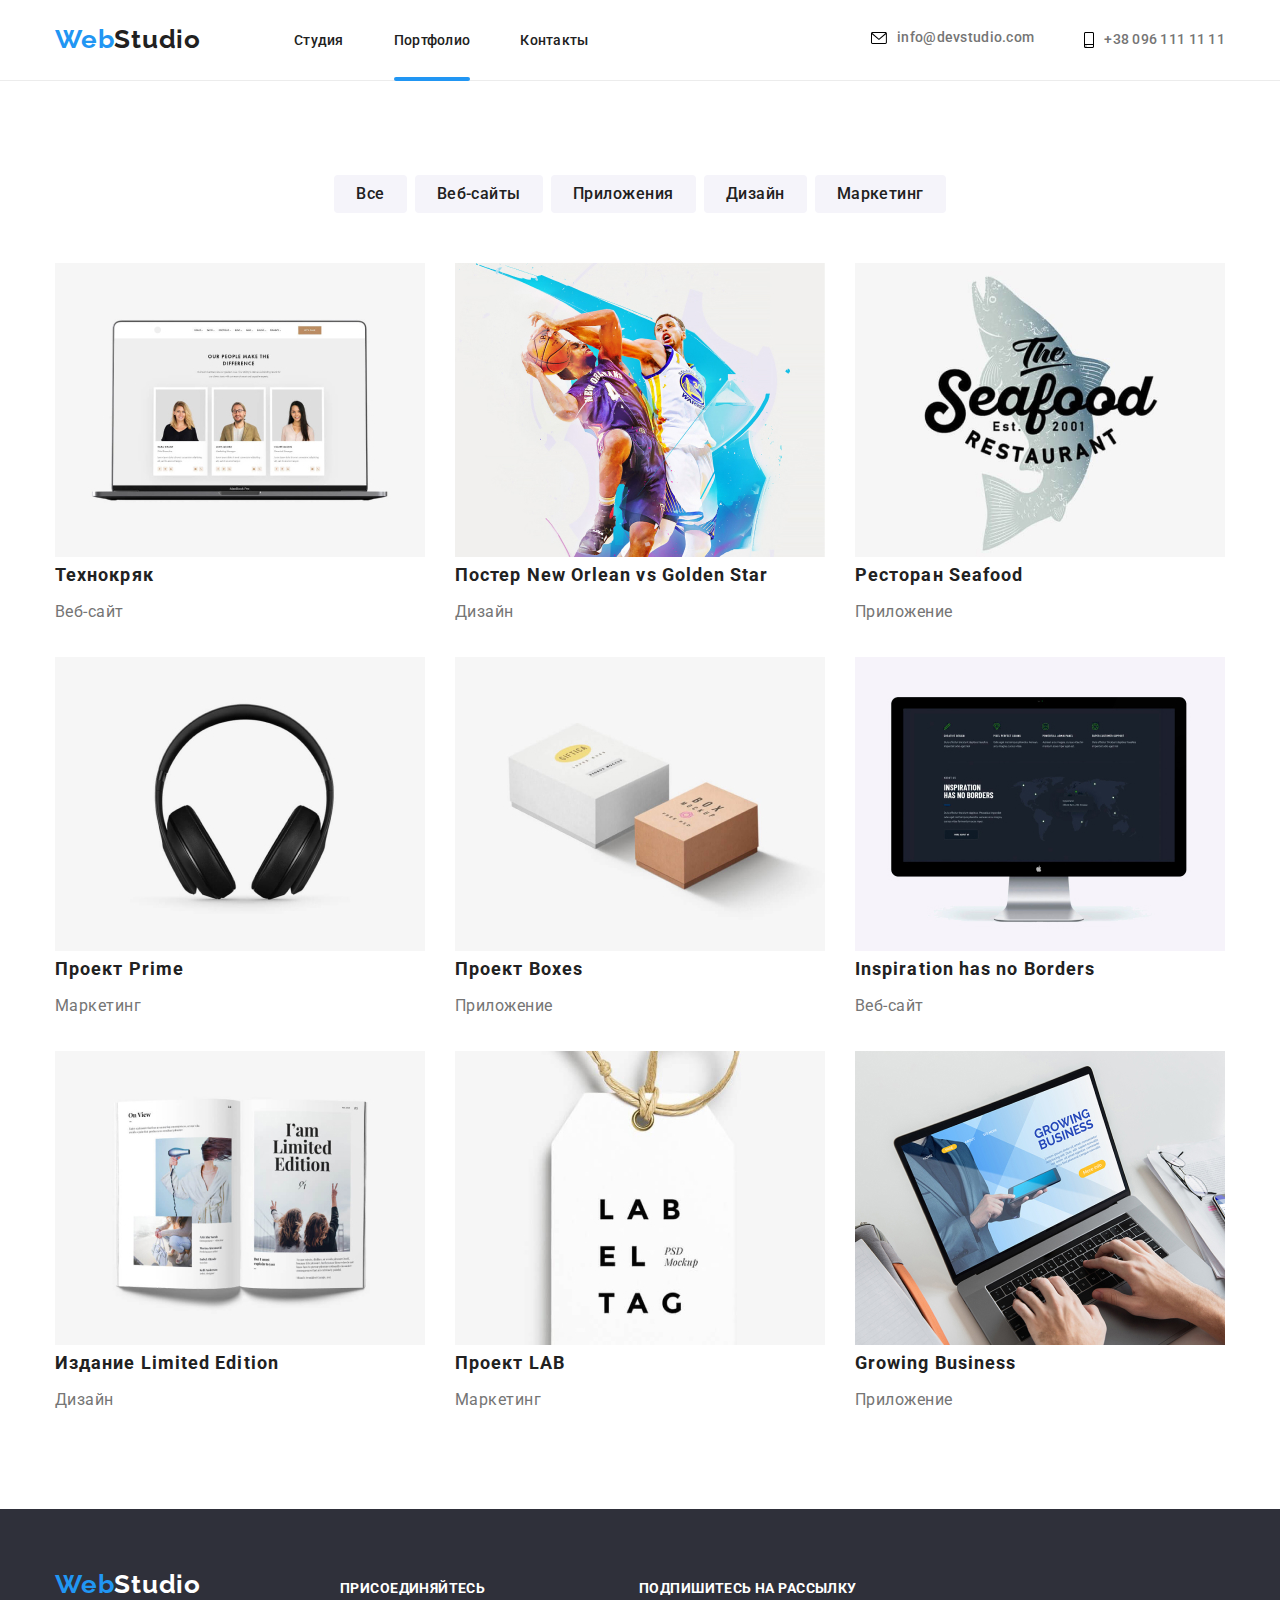
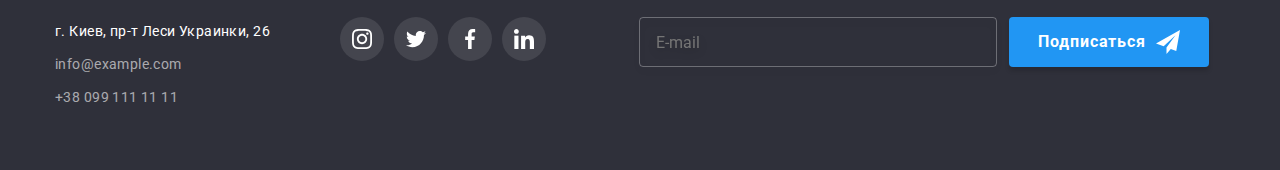
==== portfolio.html @ 2f697191 "Add files via upload" ====
<!DOCTYPE html>
<html lang="ru">

<head>
    <meta charset="UTF-8">
    <title>Портфолио</title>
    <link rel="preconnect" href="https://fonts.googleapis.com">
    <link rel="preconnect" href="https://fonts.gstatic.com" crossorigin>
    <link
        href="https://fonts.googleapis.com/css2?family=Raleway:wght@700&family=Roboto:wght@400;500;700;900&display=swap"
        rel="stylesheet">
    <link rel="stylesheet" href="https://cdnjs.cloudflare.com/ajax/libs/modern-normalize/1.1.0/modern-normalize.css"
        integrity="sha512-Y0MM+V6ymRKN2zStTqzQ227DWhhp4Mzdo6gnlRnuaNCbc+YN/ZH0sBCLTM4M0oSy9c9VKiCvd4Jk44aCLrNS5Q=="
        crossorigin="anonymous" referrerpolicy="no-referrer" />
    <!-- <link rel="stylesheet" href="./css/styles.css"> -->
    <link rel="stylesheet" href="./css/main.min.css">
  </head>

<body>
    <header class="header">
        <div class="container container-nav">
            <nav class="navigation">
                <a href="./index.html" lang="en" class="logo navigation__logo link"><span class="logo">Web</span>Studio</a>
                <ul class="navigation__list list">
                    <li class="navigation__item"><a href="./index.html" class="navigation__link link">Студия</a>
                    </li>
                    <li class="navigation__item"><a href="./portfolio.html" class="navigation__link current link">Портфолио</a></li>
                    <li class="navigation__item"><a href="" class="navigation__link link">Контакты</a></li>
                </ul>
            </nav>
            <ul class="contacts  list">
                <li class="contacts__item"><a href="maito:info@devstudio.com" class="contacts__link link"> <svg
                            class="contacts__icon-svg" width="16" height="12">
                            <use href="./images/symbol-defs.svg#icon-envelope-hover"></use>
                        </svg>info@devstudio.com</a></li>
                <li class="contacts__item"><a href="tel:+380961111111" class="contacts__link link"> <svg
                            class="contacts__icon-svg" width="10" height="16">
                            <use href="./images/symbol-defs.svg#icon-smartphone"></use>
                        </svg>+38 096 111 11 11</a>
                </li>
            </ul>
        </div>
    </header>
    <main>
        <section class="portfolio">
            <div class="container">
                <ul class="portfolio-list list">
                    <li class="portfolio-item"><button type="button" class="portfolio-btn">Все</button></li>
                    <li class="portfolio-item"><button type="button" class="portfolio-btn">Веб-сайты</button></li>
                    <li class="portfolio-item"><button type="button" class="portfolio-btn">Приложения</button></li>
                    <li class="portfolio-item"><button type="button" class="portfolio-btn">Дизайн</button></li>
                    <li class="portfolio-item"><button type="button" class="portfolio-btn">Маркетинг</button></li>
                </ul>
                <div class="projects">
                    <ul class="portfolio-projeсts list">
                        <li class="portfolio-projects-item"><a href="" class="portfolio-link link">
                                <div class="portfolio-imj-wrap"><img src="./images/img8.jpg" alt="notepade" width="370">
                                    <p class="portfolio-imj-text">Ресурс предлагает комплексные предложения с разным
                                        уровнем
                                        функционала и сервисов. Все это позволит посетителю получить
                                        исчерпывающие сведения о компании или частном лице.</p>
                                </div>
                                <div class="portfolio-projects-description">
                                    <h3 class="portfolio-title">Технокряк</h3>
                                    <p class="portfolio-text">Веб-сайт</p>
                                </div>
                            </a>
                        </li>
                        <li class="portfolio-projects-item"><a href="" class="portfolio-link link">

                                <div class="portfolio-imj-wrap"><img src="./images/img9.jpg" alt="basketball"
                                        width="370">
                                    <p class="portfolio-imj-text">Ресурс предлагает комплексные предложения с разным
                                        уровнем
                                        функционала и сервисов. Все это позволит посетителю получить
                                        исчерпывающие сведения о компании или частном лице.</p>
                                </div>

                                <div class="portfolio-projects-description">
                                    <h3 class="portfolio-title">Постер New Orlean vs Golden Star</h3>
                                    <p class="portfolio-text">Дизайн</p>
                                </div>
                            </a>
                        </li>
                        <li class="portfolio-projects-item"><a href="" class="portfolio-link link">

                                <div class="portfolio-imj-wrap"><img src="./images/img10.jpg" alt="seafood" width="370">
                                    <p class="portfolio-imj-text">Ресурс предлагает комплексные предложения с разным
                                        уровнем
                                        функционала и сервисов. Все это позволит посетителю получить
                                        исчерпывающие сведения о компании или частном лице.</p>
                                </div>
                                <div class="portfolio-projects-description">
                                    <h3 class="portfolio-title">Ресторан Seafood</h3>
                                    <p class="portfolio-text">Приложение</p>
                                </div>
                            </a>
                        </li>
                        <li class="portfolio-projects-item"><a href="" class="portfolio-link link">

                                <div class="portfolio-imj-wrap"><img src="./images/img11.jpg" alt="headphones"
                                        width="370">
                                    <p class="portfolio-imj-text">Ресурс предлагает комплексные предложения с разным
                                        уровнем
                                        функционала и сервисов. Все это позволит посетителю получить
                                        исчерпывающие сведения о компании или частном лице.</p>
                                </div>
                                <div class="portfolio-projects-description">
                                    <h3 class="portfolio-title">Проект Prime</h3>
                                    <p class="portfolio-text">Маркетинг</p>
                                </div>
                            </a>
                        </li>
                        <li class="portfolio-projects-item"><a href="" class="portfolio-link link">

                                <div class="portfolio-imj-wrap"><img src="./images/img12.jpg" alt="box" width="370">
                                    <p class="portfolio-imj-text">Ресурс предлагает комплексные предложения с разным
                                        уровнем
                                        функционала и сервисов. Все это позволит посетителю получить
                                        исчерпывающие сведения о компании или частном лице.</p>
                                </div>
                                <div class="portfolio-projects-description">
                                    <h3 class="portfolio-title">Проект Boxes</h3>
                                    <p class="portfolio-text">Приложение</p>
                                </div>
                            </a>
                        </li>
                        <li class="portfolio-projects-item"><a href="" class="portfolio-link link">

                                <div class="portfolio-imj-wrap"><img src="./images/img13.jpg" alt="monitor" width="370">
                                    <p class="portfolio-imj-text">Ресурс предлагает комплексные предложения с разным
                                        уровнем
                                        функционала и сервисов. Все это позволит посетителю получить
                                        исчерпывающие сведения о компании или частном лице.</p>
                                </div>
                                <div class="portfolio-projects-description">
                                    <h3 class="portfolio-title">Inspiration has no Borders</h3>
                                    <p class="portfolio-text">Веб-сайт</p>
                                </div>
                            </a>
                        </li>
                        <li class="portfolio-projects-item"><a href="" class="portfolio-link link">

                                <div class="portfolio-imj-wrap"><img src="./images/img14.jpg" alt="book" width="370">
                                    <p class="portfolio-imj-text">Ресурс предлагает комплексные предложения с разным
                                        уровнем
                                        функционала и сервисов. Все это позволит посетителю получить
                                        исчерпывающие сведения о компании или частном лице.</p>
                                </div>
                                <div class="portfolio-projects-description">
                                    <h3 class="portfolio-title">Издание Limited Edition</h3>
                                    <p class="portfolio-text">Дизайн</p>
                                </div>
                            </a>
                        </li>
                        <li class="portfolio-projects-item"><a href="" class="portfolio-link link">

                                <div class="portfolio-imj-wrap"><img src="./images/img15.jpg" alt="lab" width="370">
                                    <p class="portfolio-imj-text">Ресурс предлагает комплексные предложения с разным
                                        уровнем
                                        функционала и сервисов. Все это позволит посетителю получить
                                        исчерпывающие сведения о компании или частном лице.</p>
                                </div>
                                <div class="portfolio-projects-description">
                                    <h3 class="portfolio-title">Проект LAB</h3>
                                    <p class="portfolio-text">Маркетинг</p>
                                </div>
                            </a>
                        </li>
                        <li class="portfolio-projects-item"><a href="" class="portfolio-link link">

                                <div class="portfolio-imj-wrap"><img src="./images/img16.jpg" alt="working" width="370">
                                    <p class="portfolio-imj-text">Ресурс предлагает комплексные предложения с разным
                                        уровнем
                                        функционала и сервисов. Все это позволит посетителю получить
                                        исчерпывающие сведения о компании или частном лице.</p>
                                </div>
                                <div class="portfolio-projects-description">
                                    <h3 class="portfolio-title">Growing Business</h3>
                                    <p class="portfolio-text">Приложение</p>
                                </div>
                            </a>
                        </li>
                    </ul>
                </div>
            </div>
        </section>
    </main>


<footer class="footer">
    <div class="container footer-display">
        <div><a href="./index.html" lang="en" class="footer-logo link"><span class="logo">Web</span>Studio</a>
            <address class="footer-adress">
                <ul class="footer-list list">
                    <li class="footer-item">
                        <a href="https://goo.gl/maps/1Njmv294i6witmMh8" target="_blank" class="footer-map link">г.
                            Киев,
                            пр-т
                            Леси Украинки, 26</a>
                    </li>
                    <li class="footer-item">
                        <a href="maito:info@example.com" class="footer-link link">info@example.com</a>
                    </li>
                    <li class="footer-item">
                        <a href="tel:+380991111111" class="footer-link link">+38 099 111 11 11</a>
                    </li>
                </ul>
            </address>
        </div>
        <div class="footer-join-soc">
            <h2 class="footer-title">ПРИСОЕДИНЯЙТЕСЬ</h2>
            <ul class="footer-soc list">
                <li class="footer-soc-item"><a href="" class="footer-soc-link link">
                        <svg class="footer-soc-icon" width="20" height="20">
                            <use href="./images/symbol-defs.svg#icon-instagram"></use>
                        </svg>
                    </a></li>
                <li class="footer-soc-item"><a href="" class="footer-soc-link link">
                        <svg class="footer-soc-icon" width="20" height="20">
                            <use href="./images/symbol-defs.svg#icon-twitter">
                            </use>
                        </svg></a></li>
                <li class="footer-soc-item"><a href="" class="footer-soc-link link">
                        <svg class="footer-soc-icon" width="20" height="20">
                            <use href="./images/symbol-defs.svg#icon-facebook">
                            </use>
                        </svg></a></li>
                <li class="footer-soc-item"><a href="" class="footer-soc-link link">
                        <svg class="footer-soc-icon" width="20" height="20">
                            <use href="./images/symbol-defs.svg#icon-linkedin">
                            </use>
                        </svg></a></li>
            </ul>
        </div>

        <div class="mailinglist">
            <h2 class="mailinglist-title">Подпишитесь на рассылку</h2>
            <div class="mailinglist-form"><input type="text" name="email" class="mailinglist-email" placeholder="E-mail"
                    placeholder>
                <button type="button" class="button-signin">Подписаться <span class="mailinglist-svg"></span></button>
            </div>
        </div>
    </div>
</footer>
</body>

</html>
---- css/main.min.css ----
:root{--primary-text-color: #757575;--title-text-color: #212121;--accent-text-color: #2196F3}*{box-sizing:border-box}h1,h2,h3,h4,h5,h6,ul,li,p{margin:0;padding-left:0}img{max-width:100%;display:block}body{color:var(--primary-text-color);background-color:#fff;font-family:"Roboto",sans-serif}.container{width:100%;margin-right:auto;margin-left:auto;padding-left:15px;padding-right:15px}@media screen and (min-width: 480px){.container{width:480px}}@media screen and (min-width: 768px){.container{width:768px}}@media screen and (min-width: 1200px){.container{width:1200px}}.container-nav{display:flex;align-items:center;height:80px}.visually-hidden{position:absolute;white-space:nowrap;width:1px;height:1px;overflow:hidden;border:0;padding:0;clip:rect(0 0 0 0);-webkit-clip-path:inset(50%);clip-path:inset(50%);margin:-1px}.list{list-style:none}.link{text-decoration:none}.logo{color:var(--accent-text-color)}.header{border-bottom:1px solid #ececec}.navigation{display:flex}.navigation__logo{color:var(--title-text-color);font-family:"Raleway";font-style:normal;font-weight:700;font-size:26px;line-height:1,19;letter-spacing:.03em;margin-right:93px}.navigation__list{display:flex;align-items:center;gap:50px}.navigation__link{color:var(--title-text-color);font-style:"Roboto";font-weight:500;font-size:14px;line-height:1.14;letter-spacing:.02em;transition:color 250ms cubic-bezier(0.4, 0, 0.2, 1);position:relative}.navigation__link::after{content:"";position:absolute;width:100%;height:4px;border-radius:2px;background-color:var(--accent-text-color);top:45px;display:block;opacity:0}.navigation__link.current::after{content:"";position:absolute;width:100%;height:4px;border-radius:2px;background-color:var(--accent-text-color);top:45px;display:block;opacity:1}.navigation__link:hover::after{opacity:1}.navigation__link:hover,.navigation__link:focus{color:var(--accent-text-color)}.contacts__link{color:var(--primary-text-color);font-weight:500;font-size:14px;line-height:1.14px;letter-spacing:.02em;display:flex;align-items:center;transition:color 250ms cubic-bezier(0.4, 0, 0.2, 1)}.contacts__link:hover,.contacts__link:focus{color:var(--accent-text-color)}.contacts__link:hover .contacts__icon-svg,.contacts__link:focus .contacts__icon-svg{fill:var(--accent-text-color)}.contacts{display:flex;margin-left:auto;gap:50px}.contacts__icon-svg{margin-right:10px;transition:fill 250ms cubic-bezier(0.4, 0, 0.2, 1)}.contacts__icon-svg:hover,.contacts__icon-svg:focus{fill:var(--accent-text-color)}.hero{background-color:#2f303a;height:600px;padding-top:200px;background-image:linear-gradient(rgba(47, 48, 58, 0.4), rgba(47, 48, 58, 0.4)),url(../images/hero-bg.jpg);background-repeat:no-repeat;background-position:center;background-size:cover;max-width:1600px;margin:0 auto}.hero__title{color:#fff;font-weight:900;font-size:44px;line-height:1.36;text-align:center;letter-spacing:.06em;text-transform:uppercase}.hero__button{font-family:"Roboto";cursor:pointer;color:#fff;background-color:var(--accent-text-color);font-weight:700;font-size:16px;line-height:1.88;text-align:center;letter-spacing:.06em;padding:10px 32px;border-radius:4px;border:1px solid rgba(0,0,0,0);margin-top:30px;margin-left:auto;margin-right:auto;display:block}.advanteges{padding-top:94px;padding-bottom:94px}.advanteges__item{width:270px}.advanteges__logo{width:270px;height:120px;background-color:#f5f4fa;display:flex;justify-content:center;margin-bottom:30px}.advanteges__list{display:flex;gap:30px}.advanteges__title{color:var(--title-text-color);font-weight:700;font-size:14px;line-height:1.14;letter-spacing:.03em;text-transform:uppercase;margin-bottom:10px}.advanteges__text{font-size:14px;line-height:1.71;letter-spacing:.03em}.working{padding-bottom:94px}.working__anim{position:relative}.working__list{display:flex;justify-content:space-between}.working__text{display:flex;align-items:center;justify-content:center;width:370px;height:70px;position:absolute;bottom:0;left:0;color:#fff;font-weight:700;font-size:14px;line-height:1.14;text-align:center;letter-spacing:.03em;text-transform:uppercase;background-color:rgba(47,48,58,.8);transition:box-shadow 250ms cubic-bezier(0.4, 0, 0.2, 1)}.working__text:hover{box-shadow:0px 4px 4px rgba(0,0,0,.25)}.team{background-color:#f5f4fa;padding-top:94px;padding-bottom:94px}.team__list{display:flex;gap:30px}.team__item{background-color:#fff;text-align:center;box-shadow:0px 1px 3px rgba(0,0,0,.12),0px 1px 1px rgba(0,0,0,.14),0px 2px 1px rgba(0,0,0,.2);border-radius:0px 0px 4px 4px}.description{padding-top:30px;padding-bottom:30px;border-radius:0px 0px 4px 4px}.description__title{color:var(--title-text-color);font-weight:500;font-size:16px;line-height:1.18;letter-spacing:.03em;margin-bottom:10px}.description__text{color:var(--primary-text-color);font-size:16px;line-height:1.18;letter-spacing:.03em;margin-bottom:16px}.description__soc{display:flex;justify-content:center;gap:10px}.description__icon{fill:#afb1b8;transition:fill 250ms cubic-bezier(0.4, 0, 0.2, 1)}.description__link{width:40px;height:40px;border-radius:50%;background-color:#fff;display:flex;align-items:center;justify-content:center;transition:background-color 250ms cubic-bezier(0.4, 0, 0.2, 1)}.description__link:hover,.description__link:focus{background-color:var(--accent-text-color)}.team__main,.working__title{color:var(--title-text-color);font-weight:700;font-size:36px;line-height:1.16;letter-spacing:.03em;margin-bottom:50px;text-align:center}.description__link:hover .description__icon,.description__link:focus .description__icon{fill:#fff}.customers{padding-top:94px}.customers-title{margin-bottom:50px;text-align:center;font-weight:700;font-size:36px;line-height:1.16;text-align:center;letter-spacing:.03em;color:var(--title-text-color)}.customers-list{display:flex;justify-content:center;gap:30px;margin-bottom:94px}.customers-item-link{display:flex;width:170px;height:92px;border:1px solid #afb1b8;border-radius:4px;justify-content:center;align-items:center;transition:border 250ms cubic-bezier(0.4, 0, 0.2, 1)}.customers-item-link:hover,.customers-item-link :focus{border:1px solid var(--accent-text-color)}.customers-item-link:focus .customers-logo,.customers-item-link:hover .customers-logo{fill:var(--accent-text-color)}.customers-logo{fill:#afb1b8;transition:fill 250ms cubic-bezier(0.4, 0, 0.2, 1)}.portfolio{padding-top:94px;padding-bottom:94px}.portfolio-list{justify-content:center;display:flex;gap:8px}.portfolio-title{color:var(--title-text-color);font-weight:700;font-size:18px;line-height:2;letter-spacing:.06em;margin-bottom:4px}.portfolio-text{color:var(--primary-text-color);font-size:16px;line-height:1.88;letter-spacing:.03em}.portfolio-imj-wrap{position:relative;overflow:hidden}.portfolio-imj-text{padding:63px 24px 63px 24px;position:absolute;top:0;left:0;font-weight:400;font-size:18px;line-height:1.56;letter-spacing:.03em;color:#fff;background-color:rgba(33,150,243,.9);transform:translateY(100%);transition:250ms cubic-bezier(0.4, 0, 0.2, 1)}.portfolio-btn{cursor:pointer;color:var(--title-text-color);background-color:#f5f4fa;font-weight:500;font-size:16px;line-height:1.62;text-align:center;letter-spacing:.03em;font-family:inherit;padding-top:6px;padding-bottom:6px;padding-left:22px;padding-right:22px;border:0;border-radius:4px;transition:background-color 250ms cubic-bezier(0.4, 0, 0.2, 1),box-shadow 250ms cubic-bezier(0.4, 0, 0.2, 1),color 250ms cubic-bezier(0.4, 0, 0.2, 1)}.portfolio-btn:hover,.portfolio-btn:focus{color:#fff;background-color:var(--accent-text-color);box-shadow:0px 3px 1px rgba(0,0,0,.1),0px 1px 2px rgba(0,0,0,.08),0px 2px 2px rgba(0,0,0,.12)}.projects{margin-top:50px}.portfolio-projeсts{display:flex;flex-wrap:wrap;gap:30px}.portfolio-projeсts-item{width:370px;transition:box-shadow 250ms cubic-bezier(0.4, 0, 0.2, 1)}.portfolio-projeсts-item:hover,.portfolio-projeсts-item:focus{box-shadow:0px 1px 1px rgba(0,0,0,.12),0px 4px 4px rgba(0,0,0,.06),1px 4px 6px rgba(0,0,0,.16)}.portfolio-projeсts-description{padding-top:20px;padding-bottom:20px;padding-left:24px;border:1px solid #eee}.portfolio-projects-item:hover .portfolio-imj-text{transform:translateY(0%)}.footer{background-color:#2f303a;padding-top:60px;padding-bottom:60px}.footer-display{display:flex}.footer-logo{color:#fff;font-family:"Raleway";font-style:normal;font-weight:700;font-size:26px;line-height:31px;letter-spacing:.03em}.footer-adress{margin-top:20px}.footer-item{margin-top:9px}.footer-map,.footer-link{color:#fff;font-weight:400;font-size:14px;line-height:1.71;letter-spacing:.03em;font-style:normal;transition:color 250ms cubic-bezier(0.4, 0, 0.2, 1)}.footer-link{color:rgba(255,255,255,.6)}.footer-link:hover,.footer-link:focus{color:var(--accent-text-color)}.footer-map:hover,.footer-map:focus{color:var(--accent-text-color)}.footer-join-soc{margin-left:70px;margin-top:12px}.footer-title,.footer .mailinglist-title{color:#fff;margin-bottom:20px;font-weight:700;font-size:14px;line-height:1.14;letter-spacing:.03em;text-transform:uppercase}.footer-soc{display:flex;justify-content:center;align-items:center;gap:10px}.footer-soc-link{height:44px;width:44px;border-radius:50%;background-color:rgba(255,255,255,.1);display:flex;justify-content:center;align-items:center;transition:background-color 250ms cubic-bezier(0.4, 0, 0.2, 1)}.footer-soc-link:hover,.footer-soc-link:focus{background-color:var(--accent-text-color)}.footer-soc-icon{fill:#fff}.mailinglist{margin-left:93px;margin-top:12px}.mailinglist-email{width:358px;height:50px;border:1px solid rgba(255,255,255,.3);filter:drop-shadow(0px 4px 4px rgba(0, 0, 0, 0.15));border-radius:4px;background-color:rgba(0,0,0,0);color:#fff;padding-left:16px}.mailinglist-email::-moz-placeholder{padding:0}.mailinglist-email:-ms-input-placeholder{padding:0}.mailinglist-email::placeholder{padding:0}.mailinglist-form{display:flex}.mailinglist-svg{background-image:url(../images/icon\ send.svg);width:24px;height:24px}.button-signin{margin-left:12px;width:200px;height:50px;background-color:var(--accent-text-color);font-weight:700;font-size:16px;line-height:1.88;letter-spacing:.06em;color:#fff;box-shadow:0px 4px 4px rgba(0,0,0,.15);border-radius:4px;border:none;display:flex;justify-content:center;gap:10px;align-items:center;cursor:pointer}.backdrop{background-color:rgba(0,0,0,.2);width:100%;height:100%;position:fixed;top:0;left:0;opacity:1;transition:opacity 250ms cubic-bezier(0.4, 0, 0.2, 1),visibility 250ms}.backdrop.is-hidden{opacity:0;visibility:hidden;pointer-events:none}.backdrop.is-hidden.modal{transform:translate(-50%, -50%) scale(0)}.modal{position:absolute;width:528px;height:581px;top:50%;left:50%;background-color:#fff;transform:translate(-50%, -50%) scale(1);transition:scale 250ms cubic-bezier(0.4, 0, 0.2, 1);box-shadow:0px 1px 3px rgba(0,0,0,.12),0px 1px 1px rgba(0,0,0,.14),0px 2px 1px rgba(0,0,0,.2);border-radius:4px;padding:40px}.modal-btn{display:flex;width:30px;height:30px;border-radius:50%;justify-content:center;align-items:center;border:1px solid rgba(0,0,0,.1);background-color:#fff;position:absolute;top:8px;right:8px;cursor:pointer;font-family:"Roboto"}.modal-title{font-weight:700;font-size:20px;line-height:1.15;text-align:center;letter-spacing:.03em;color:#212121;margin-bottom:12px}.form-field{position:relative;margin-bottom:10px}.input-title{font-weight:400;font-size:12px;line-height:1.16;letter-spacing:.01em;color:#757575;display:block;margin-bottom:4px}.form-input{width:100%;height:40px;border:1px solid rgba(33,33,33,.2);border-radius:4px;padding-left:42px;outline:none}.form-input:focus{border-color:var(--accent-text-color)}.form-input:focus+.form-svg{fill:#2196f3}.form-svg{position:absolute;left:12px;top:50%}.modal-comment{width:100%;height:120px;border:1px solid rgba(33,33,33,.2);border-radius:4px;resize:none;font-weight:400;font-size:12px;line-height:1.16;letter-spacing:.01em;color:var(--primary-text-color);padding:12px;outline:none}.modal-comment:focus{border-color:var(--accent-text-color)}.modal-comment::-moz-placeholder{font-weight:400;font-size:12px;line-height:1.16;letter-spacing:.01em;color:rgba(117,117,117,.5)}.modal-comment:-ms-input-placeholder{font-weight:400;font-size:12px;line-height:1.16;letter-spacing:.01em;color:rgba(117,117,117,.5)}.modal-comment::placeholder{font-weight:400;font-size:12px;line-height:1.16;letter-spacing:.01em;color:rgba(117,117,117,.5)}.button-send{margin-left:auto;margin-right:auto;margin-top:30px;display:block;width:200px;height:50px;color:#fff;background-color:var(--accent-text-color);box-shadow:0px 4px 4px rgba(0,0,0,.15);border-radius:4px;border:none;cursor:pointer;font-family:"Roboto";font-weight:700;font-size:16px;line-height:1.88;letter-spacing:.06em}.policy-svg{fill:rgba(0,0,0,0)}.form-policy:checked+.check-text span{background-color:var(--accent-text-color);border-color:var(--accent-text-color)}.form-policy:checked+.check-text .policy-svg{fill:#fff}.check-text{font-weight:400;font-size:14px;line-height:1.71;letter-spacing:.03em;color:#757575;display:flex;align-items:center}.check-text span{width:16px;height:15px;border:2px solid #212121;border-radius:3px;margin-left:5px;display:flex;align-items:center;justify-content:center;transition:background-color 250ms cubic-bezier(0.4, 0, 0.2, 1),border-color 250ms cubic-bezier(0.4, 0, 0.2, 1);margin-right:7px}.policy-link{color:var(--accent-text-color);margin-left:3px}/*# sourceMappingURL=main.min.css.map */
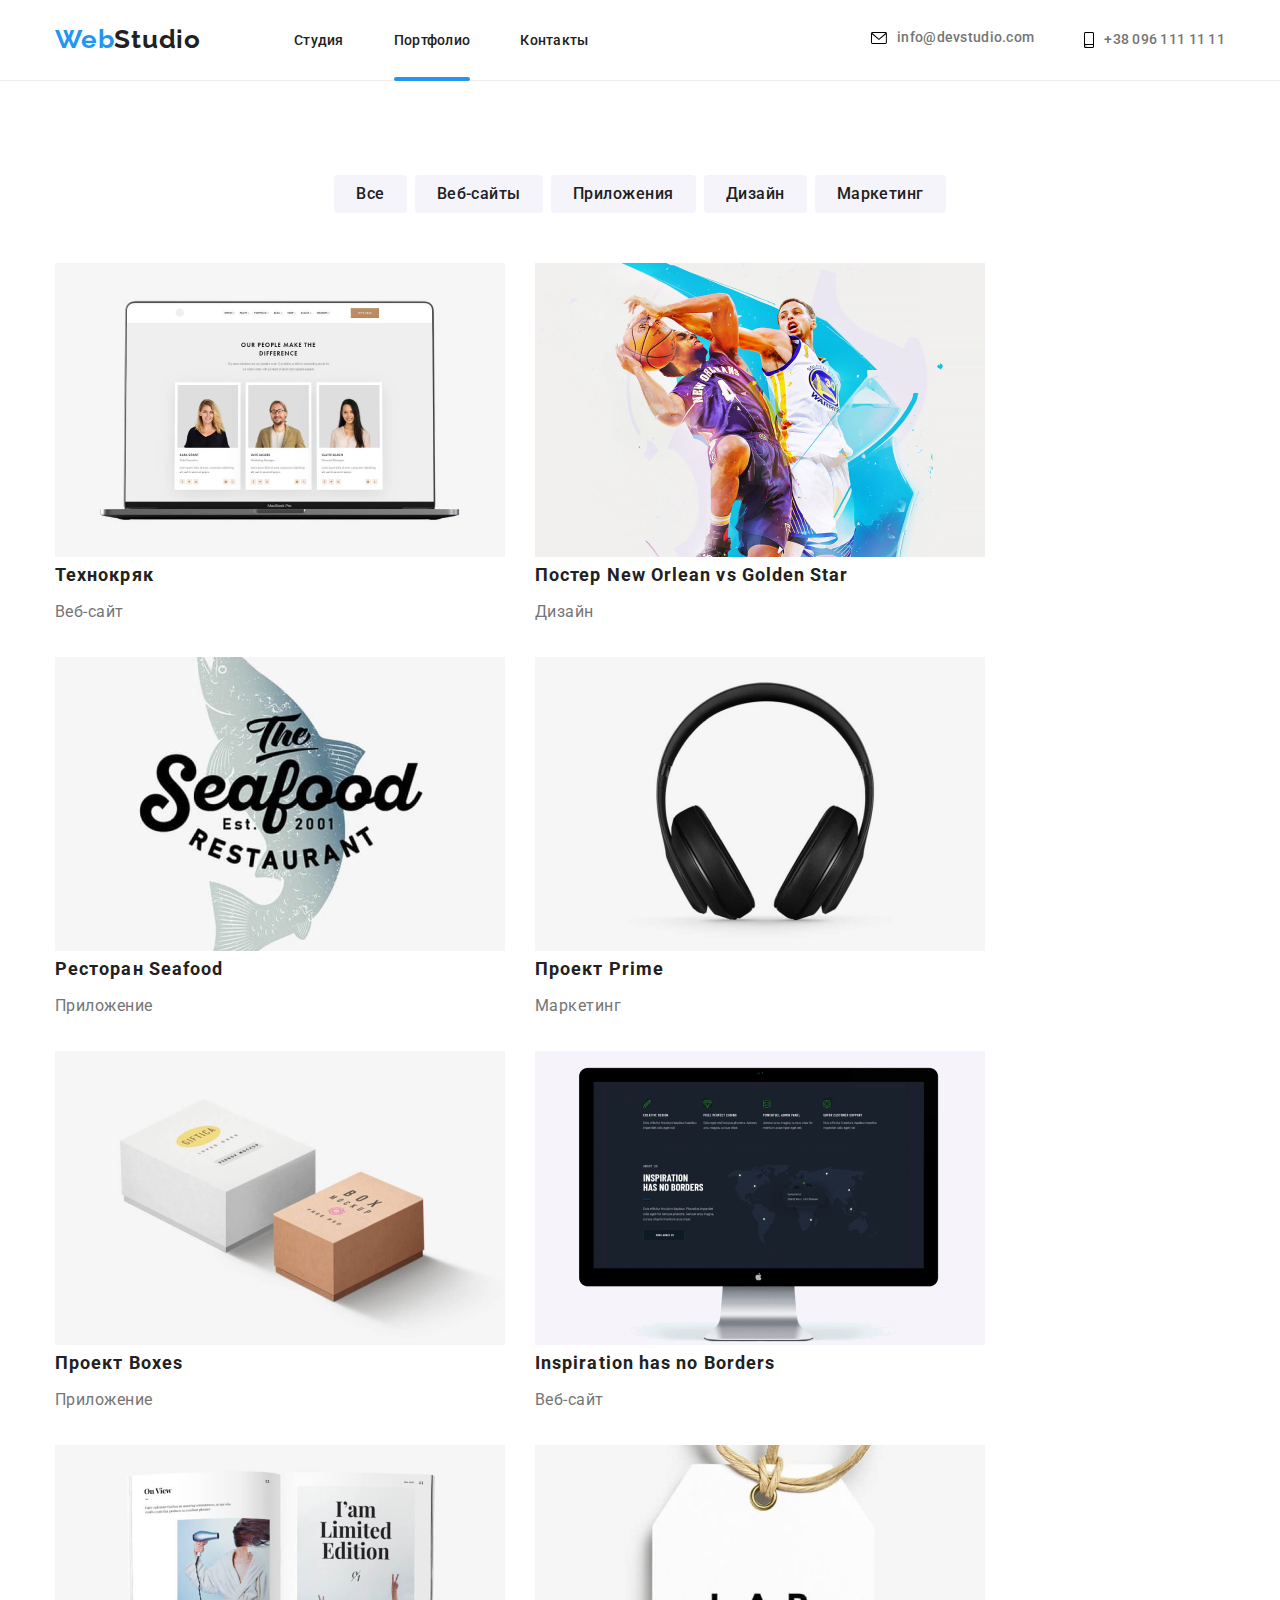
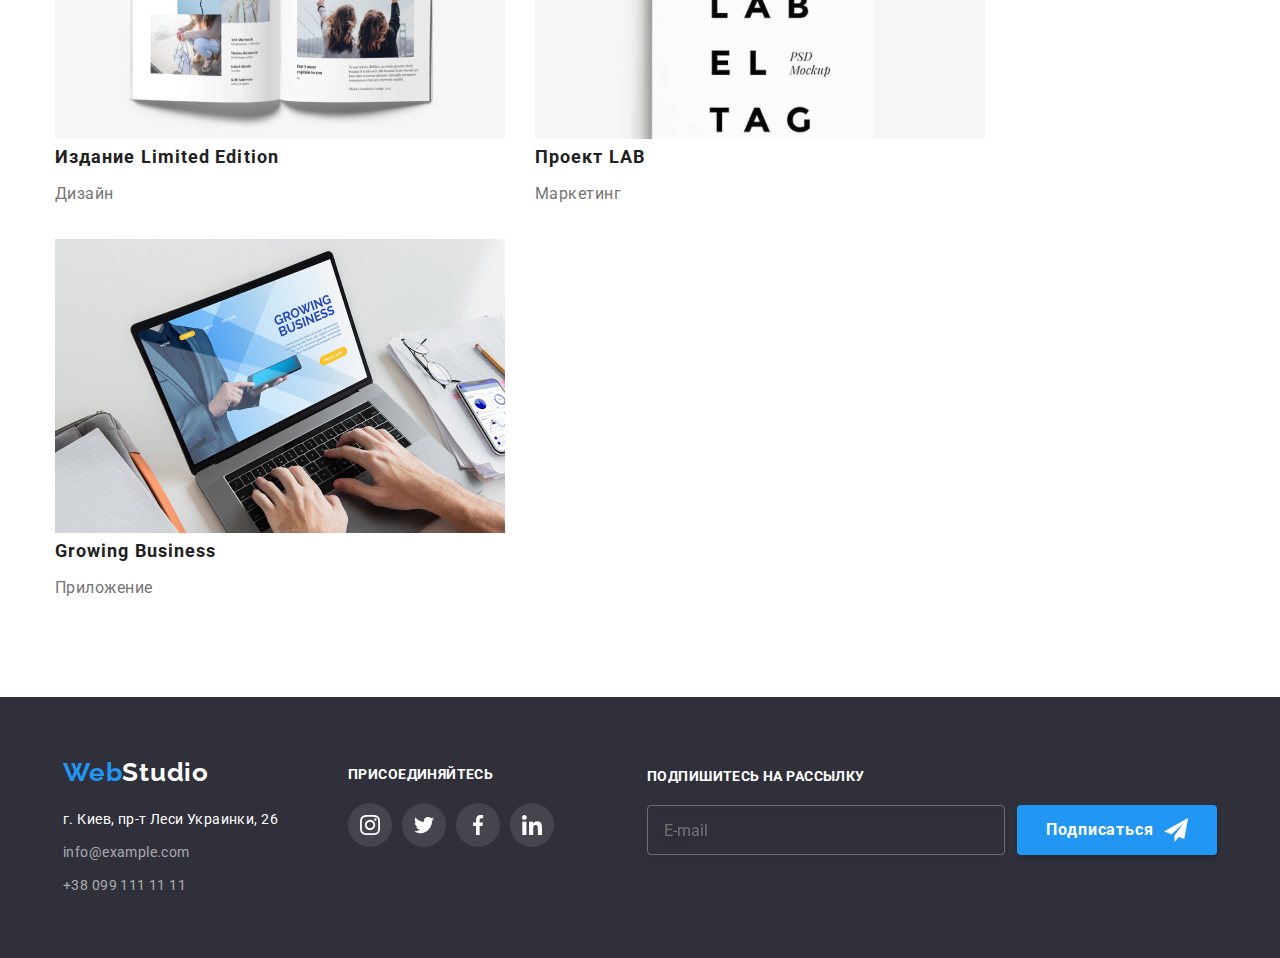
==== commit fd93b748: "пробній коммит" ====
--- a/portfolio.html
+++ b/portfolio.html
@@ -3,6 +3,7 @@
 
 <head>
     <meta charset="UTF-8">
+    <meta name="viewport" content="width=device-width, initial-scale=1">
     <title>Портфолио</title>
     <link rel="preconnect" href="https://fonts.googleapis.com">
     <link rel="preconnect" href="https://fonts.gstatic.com" crossorigin>
@@ -54,7 +55,7 @@
                 <div class="projects">
                     <ul class="portfolio-projeсts list">
                         <li class="portfolio-projects-item"><a href="" class="portfolio-link link">
-                                <div class="portfolio-imj-wrap"><img src="./images/img8.jpg" alt="notepade" width="370">
+                                <div class="portfolio-imj-wrap"><img src="./images/img8-1.jpg" alt="notepade">
                                     <p class="portfolio-imj-text">Ресурс предлагает комплексные предложения с разным
                                         уровнем
                                         функционала и сервисов. Все это позволит посетителю получить
@@ -68,8 +69,7 @@
                         </li>
                         <li class="portfolio-projects-item"><a href="" class="portfolio-link link">
 
-                                <div class="portfolio-imj-wrap"><img src="./images/img9.jpg" alt="basketball"
-                                        width="370">
+                                <div class="portfolio-imj-wrap"><img src="./images/img9-1.jpg" alt="basketball">
                                     <p class="portfolio-imj-text">Ресурс предлагает комплексные предложения с разным
                                         уровнем
                                         функционала и сервисов. Все это позволит посетителю получить
@@ -84,7 +84,7 @@
                         </li>
                         <li class="portfolio-projects-item"><a href="" class="portfolio-link link">
 
-                                <div class="portfolio-imj-wrap"><img src="./images/img10.jpg" alt="seafood" width="370">
+                                <div class="portfolio-imj-wrap"><img class="portfolio-imj" src="./images/img10-1.jpg" alt="seafood">
                                     <p class="portfolio-imj-text">Ресурс предлагает комплексные предложения с разным
                                         уровнем
                                         функционала и сервисов. Все это позволит посетителю получить
@@ -98,8 +98,7 @@
                         </li>
                         <li class="portfolio-projects-item"><a href="" class="portfolio-link link">
 
-                                <div class="portfolio-imj-wrap"><img src="./images/img11.jpg" alt="headphones"
-                                        width="370">
+                                <div class="portfolio-imj-wrap"><img src="./images/img11-1.jpg" alt="headphones">
                                     <p class="portfolio-imj-text">Ресурс предлагает комплексные предложения с разным
                                         уровнем
                                         функционала и сервисов. Все это позволит посетителю получить
@@ -113,7 +112,7 @@
                         </li>
                         <li class="portfolio-projects-item"><a href="" class="portfolio-link link">
 
-                                <div class="portfolio-imj-wrap"><img src="./images/img12.jpg" alt="box" width="370">
+                                <div class="portfolio-imj-wrap"><img src="./images/img12-1.jpg" alt="box">
                                     <p class="portfolio-imj-text">Ресурс предлагает комплексные предложения с разным
                                         уровнем
                                         функционала и сервисов. Все это позволит посетителю получить
@@ -127,7 +126,7 @@
                         </li>
                         <li class="portfolio-projects-item"><a href="" class="portfolio-link link">
 
-                                <div class="portfolio-imj-wrap"><img src="./images/img13.jpg" alt="monitor" width="370">
+                                <div class="portfolio-imj-wrap"><img src="./images/img13-1.jpg" alt="monitor">
                                     <p class="portfolio-imj-text">Ресурс предлагает комплексные предложения с разным
                                         уровнем
                                         функционала и сервисов. Все это позволит посетителю получить
@@ -141,7 +140,7 @@
                         </li>
                         <li class="portfolio-projects-item"><a href="" class="portfolio-link link">
 
-                                <div class="portfolio-imj-wrap"><img src="./images/img14.jpg" alt="book" width="370">
+                                <div class="portfolio-imj-wrap"><img src="./images/img14-1.jpg" alt="book">
                                     <p class="portfolio-imj-text">Ресурс предлагает комплексные предложения с разным
                                         уровнем
                                         функционала и сервисов. Все это позволит посетителю получить
@@ -155,7 +154,7 @@
                         </li>
                         <li class="portfolio-projects-item"><a href="" class="portfolio-link link">
 
-                                <div class="portfolio-imj-wrap"><img src="./images/img15.jpg" alt="lab" width="370">
+                                <div class="portfolio-imj-wrap"><img src="./images/img15-1.jpg" alt="lab">
                                     <p class="portfolio-imj-text">Ресурс предлагает комплексные предложения с разным
                                         уровнем
                                         функционала и сервисов. Все это позволит посетителю получить
@@ -169,7 +168,7 @@
                         </li>
                         <li class="portfolio-projects-item"><a href="" class="portfolio-link link">
 
-                                <div class="portfolio-imj-wrap"><img src="./images/img16.jpg" alt="working" width="370">
+                                <div class="portfolio-imj-wrap"><img src="./images/img16-1.jpg" alt="working">
                                     <p class="portfolio-imj-text">Ресурс предлагает комплексные предложения с разным
                                         уровнем
                                         функционала и сервисов. Все это позволит посетителю получить
--- a/css/main.min.css
+++ b/css/main.min.css
@@ -1 +1 @@
-:root{--primary-text-color: #757575;--title-text-color: #212121;--accent-text-color: #2196F3}*{box-sizing:border-box}h1,h2,h3,h4,h5,h6,ul,li,p{margin:0;padding-left:0}img{max-width:100%;display:block}body{color:var(--primary-text-color);background-color:#fff;font-family:"Roboto",sans-serif}.container{width:100%;margin-right:auto;margin-left:auto;padding-left:15px;padding-right:15px}@media screen and (min-width: 480px){.container{width:480px}}@media screen and (min-width: 768px){.container{width:768px}}@media screen and (min-width: 1200px){.container{width:1200px}}.container-nav{display:flex;align-items:center;height:80px}.visually-hidden{position:absolute;white-space:nowrap;width:1px;height:1px;overflow:hidden;border:0;padding:0;clip:rect(0 0 0 0);-webkit-clip-path:inset(50%);clip-path:inset(50%);margin:-1px}.list{list-style:none}.link{text-decoration:none}.logo{color:var(--accent-text-color)}.header{border-bottom:1px solid #ececec}.navigation{display:flex}.navigation__logo{color:var(--title-text-color);font-family:"Raleway";font-style:normal;font-weight:700;font-size:26px;line-height:1,19;letter-spacing:.03em;margin-right:93px}.navigation__list{display:flex;align-items:center;gap:50px}.navigation__link{color:var(--title-text-color);font-style:"Roboto";font-weight:500;font-size:14px;line-height:1.14;letter-spacing:.02em;transition:color 250ms cubic-bezier(0.4, 0, 0.2, 1);position:relative}.navigation__link::after{content:"";position:absolute;width:100%;height:4px;border-radius:2px;background-color:var(--accent-text-color);top:45px;display:block;opacity:0}.navigation__link.current::after{content:"";position:absolute;width:100%;height:4px;border-radius:2px;background-color:var(--accent-text-color);top:45px;display:block;opacity:1}.navigation__link:hover::after{opacity:1}.navigation__link:hover,.navigation__link:focus{color:var(--accent-text-color)}.contacts__link{color:var(--primary-text-color);font-weight:500;font-size:14px;line-height:1.14px;letter-spacing:.02em;display:flex;align-items:center;transition:color 250ms cubic-bezier(0.4, 0, 0.2, 1)}.contacts__link:hover,.contacts__link:focus{color:var(--accent-text-color)}.contacts__link:hover .contacts__icon-svg,.contacts__link:focus .contacts__icon-svg{fill:var(--accent-text-color)}.contacts{display:flex;margin-left:auto;gap:50px}.contacts__icon-svg{margin-right:10px;transition:fill 250ms cubic-bezier(0.4, 0, 0.2, 1)}.contacts__icon-svg:hover,.contacts__icon-svg:focus{fill:var(--accent-text-color)}.hero{background-color:#2f303a;height:600px;padding-top:200px;background-image:linear-gradient(rgba(47, 48, 58, 0.4), rgba(47, 48, 58, 0.4)),url(../images/hero-bg.jpg);background-repeat:no-repeat;background-position:center;background-size:cover;max-width:1600px;margin:0 auto}.hero__title{color:#fff;font-weight:900;font-size:44px;line-height:1.36;text-align:center;letter-spacing:.06em;text-transform:uppercase}.hero__button{font-family:"Roboto";cursor:pointer;color:#fff;background-color:var(--accent-text-color);font-weight:700;font-size:16px;line-height:1.88;text-align:center;letter-spacing:.06em;padding:10px 32px;border-radius:4px;border:1px solid rgba(0,0,0,0);margin-top:30px;margin-left:auto;margin-right:auto;display:block}.advanteges{padding-top:94px;padding-bottom:94px}.advanteges__item{width:270px}.advanteges__logo{width:270px;height:120px;background-color:#f5f4fa;display:flex;justify-content:center;margin-bottom:30px}.advanteges__list{display:flex;gap:30px}.advanteges__title{color:var(--title-text-color);font-weight:700;font-size:14px;line-height:1.14;letter-spacing:.03em;text-transform:uppercase;margin-bottom:10px}.advanteges__text{font-size:14px;line-height:1.71;letter-spacing:.03em}.working{padding-bottom:94px}.working__anim{position:relative}.working__list{display:flex;justify-content:space-between}.working__text{display:flex;align-items:center;justify-content:center;width:370px;height:70px;position:absolute;bottom:0;left:0;color:#fff;font-weight:700;font-size:14px;line-height:1.14;text-align:center;letter-spacing:.03em;text-transform:uppercase;background-color:rgba(47,48,58,.8);transition:box-shadow 250ms cubic-bezier(0.4, 0, 0.2, 1)}.working__text:hover{box-shadow:0px 4px 4px rgba(0,0,0,.25)}.team{background-color:#f5f4fa;padding-top:94px;padding-bottom:94px}.team__list{display:flex;gap:30px}.team__item{background-color:#fff;text-align:center;box-shadow:0px 1px 3px rgba(0,0,0,.12),0px 1px 1px rgba(0,0,0,.14),0px 2px 1px rgba(0,0,0,.2);border-radius:0px 0px 4px 4px}.description{padding-top:30px;padding-bottom:30px;border-radius:0px 0px 4px 4px}.description__title{color:var(--title-text-color);font-weight:500;font-size:16px;line-height:1.18;letter-spacing:.03em;margin-bottom:10px}.description__text{color:var(--primary-text-color);font-size:16px;line-height:1.18;letter-spacing:.03em;margin-bottom:16px}.description__soc{display:flex;justify-content:center;gap:10px}.description__icon{fill:#afb1b8;transition:fill 250ms cubic-bezier(0.4, 0, 0.2, 1)}.description__link{width:40px;height:40px;border-radius:50%;background-color:#fff;display:flex;align-items:center;justify-content:center;transition:background-color 250ms cubic-bezier(0.4, 0, 0.2, 1)}.description__link:hover,.description__link:focus{background-color:var(--accent-text-color)}.team__main,.working__title{color:var(--title-text-color);font-weight:700;font-size:36px;line-height:1.16;letter-spacing:.03em;margin-bottom:50px;text-align:center}.description__link:hover .description__icon,.description__link:focus .description__icon{fill:#fff}.customers{padding-top:94px}.customers-title{margin-bottom:50px;text-align:center;font-weight:700;font-size:36px;line-height:1.16;text-align:center;letter-spacing:.03em;color:var(--title-text-color)}.customers-list{display:flex;justify-content:center;gap:30px;margin-bottom:94px}.customers-item-link{display:flex;width:170px;height:92px;border:1px solid #afb1b8;border-radius:4px;justify-content:center;align-items:center;transition:border 250ms cubic-bezier(0.4, 0, 0.2, 1)}.customers-item-link:hover,.customers-item-link :focus{border:1px solid var(--accent-text-color)}.customers-item-link:focus .customers-logo,.customers-item-link:hover .customers-logo{fill:var(--accent-text-color)}.customers-logo{fill:#afb1b8;transition:fill 250ms cubic-bezier(0.4, 0, 0.2, 1)}.portfolio{padding-top:94px;padding-bottom:94px}.portfolio-list{justify-content:center;display:flex;gap:8px}.portfolio-title{color:var(--title-text-color);font-weight:700;font-size:18px;line-height:2;letter-spacing:.06em;margin-bottom:4px}.portfolio-text{color:var(--primary-text-color);font-size:16px;line-height:1.88;letter-spacing:.03em}.portfolio-imj-wrap{position:relative;overflow:hidden}.portfolio-imj-text{padding:63px 24px 63px 24px;position:absolute;top:0;left:0;font-weight:400;font-size:18px;line-height:1.56;letter-spacing:.03em;color:#fff;background-color:rgba(33,150,243,.9);transform:translateY(100%);transition:250ms cubic-bezier(0.4, 0, 0.2, 1)}.portfolio-btn{cursor:pointer;color:var(--title-text-color);background-color:#f5f4fa;font-weight:500;font-size:16px;line-height:1.62;text-align:center;letter-spacing:.03em;font-family:inherit;padding-top:6px;padding-bottom:6px;padding-left:22px;padding-right:22px;border:0;border-radius:4px;transition:background-color 250ms cubic-bezier(0.4, 0, 0.2, 1),box-shadow 250ms cubic-bezier(0.4, 0, 0.2, 1),color 250ms cubic-bezier(0.4, 0, 0.2, 1)}.portfolio-btn:hover,.portfolio-btn:focus{color:#fff;background-color:var(--accent-text-color);box-shadow:0px 3px 1px rgba(0,0,0,.1),0px 1px 2px rgba(0,0,0,.08),0px 2px 2px rgba(0,0,0,.12)}.projects{margin-top:50px}.portfolio-projeсts{display:flex;flex-wrap:wrap;gap:30px}.portfolio-projeсts-item{width:370px;transition:box-shadow 250ms cubic-bezier(0.4, 0, 0.2, 1)}.portfolio-projeсts-item:hover,.portfolio-projeсts-item:focus{box-shadow:0px 1px 1px rgba(0,0,0,.12),0px 4px 4px rgba(0,0,0,.06),1px 4px 6px rgba(0,0,0,.16)}.portfolio-projeсts-description{padding-top:20px;padding-bottom:20px;padding-left:24px;border:1px solid #eee}.portfolio-projects-item:hover .portfolio-imj-text{transform:translateY(0%)}.footer{background-color:#2f303a;padding-top:60px;padding-bottom:60px}.footer-display{display:flex}.footer-logo{color:#fff;font-family:"Raleway";font-style:normal;font-weight:700;font-size:26px;line-height:31px;letter-spacing:.03em}.footer-adress{margin-top:20px}.footer-item{margin-top:9px}.footer-map,.footer-link{color:#fff;font-weight:400;font-size:14px;line-height:1.71;letter-spacing:.03em;font-style:normal;transition:color 250ms cubic-bezier(0.4, 0, 0.2, 1)}.footer-link{color:rgba(255,255,255,.6)}.footer-link:hover,.footer-link:focus{color:var(--accent-text-color)}.footer-map:hover,.footer-map:focus{color:var(--accent-text-color)}.footer-join-soc{margin-left:70px;margin-top:12px}.footer-title,.footer .mailinglist-title{color:#fff;margin-bottom:20px;font-weight:700;font-size:14px;line-height:1.14;letter-spacing:.03em;text-transform:uppercase}.footer-soc{display:flex;justify-content:center;align-items:center;gap:10px}.footer-soc-link{height:44px;width:44px;border-radius:50%;background-color:rgba(255,255,255,.1);display:flex;justify-content:center;align-items:center;transition:background-color 250ms cubic-bezier(0.4, 0, 0.2, 1)}.footer-soc-link:hover,.footer-soc-link:focus{background-color:var(--accent-text-color)}.footer-soc-icon{fill:#fff}.mailinglist{margin-left:93px;margin-top:12px}.mailinglist-email{width:358px;height:50px;border:1px solid rgba(255,255,255,.3);filter:drop-shadow(0px 4px 4px rgba(0, 0, 0, 0.15));border-radius:4px;background-color:rgba(0,0,0,0);color:#fff;padding-left:16px}.mailinglist-email::-moz-placeholder{padding:0}.mailinglist-email:-ms-input-placeholder{padding:0}.mailinglist-email::placeholder{padding:0}.mailinglist-form{display:flex}.mailinglist-svg{background-image:url(../images/icon\ send.svg);width:24px;height:24px}.button-signin{margin-left:12px;width:200px;height:50px;background-color:var(--accent-text-color);font-weight:700;font-size:16px;line-height:1.88;letter-spacing:.06em;color:#fff;box-shadow:0px 4px 4px rgba(0,0,0,.15);border-radius:4px;border:none;display:flex;justify-content:center;gap:10px;align-items:center;cursor:pointer}.backdrop{background-color:rgba(0,0,0,.2);width:100%;height:100%;position:fixed;top:0;left:0;opacity:1;transition:opacity 250ms cubic-bezier(0.4, 0, 0.2, 1),visibility 250ms}.backdrop.is-hidden{opacity:0;visibility:hidden;pointer-events:none}.backdrop.is-hidden.modal{transform:translate(-50%, -50%) scale(0)}.modal{position:absolute;width:528px;height:581px;top:50%;left:50%;background-color:#fff;transform:translate(-50%, -50%) scale(1);transition:scale 250ms cubic-bezier(0.4, 0, 0.2, 1);box-shadow:0px 1px 3px rgba(0,0,0,.12),0px 1px 1px rgba(0,0,0,.14),0px 2px 1px rgba(0,0,0,.2);border-radius:4px;padding:40px}.modal-btn{display:flex;width:30px;height:30px;border-radius:50%;justify-content:center;align-items:center;border:1px solid rgba(0,0,0,.1);background-color:#fff;position:absolute;top:8px;right:8px;cursor:pointer;font-family:"Roboto"}.modal-title{font-weight:700;font-size:20px;line-height:1.15;text-align:center;letter-spacing:.03em;color:#212121;margin-bottom:12px}.form-field{position:relative;margin-bottom:10px}.input-title{font-weight:400;font-size:12px;line-height:1.16;letter-spacing:.01em;color:#757575;display:block;margin-bottom:4px}.form-input{width:100%;height:40px;border:1px solid rgba(33,33,33,.2);border-radius:4px;padding-left:42px;outline:none}.form-input:focus{border-color:var(--accent-text-color)}.form-input:focus+.form-svg{fill:#2196f3}.form-svg{position:absolute;left:12px;top:50%}.modal-comment{width:100%;height:120px;border:1px solid rgba(33,33,33,.2);border-radius:4px;resize:none;font-weight:400;font-size:12px;line-height:1.16;letter-spacing:.01em;color:var(--primary-text-color);padding:12px;outline:none}.modal-comment:focus{border-color:var(--accent-text-color)}.modal-comment::-moz-placeholder{font-weight:400;font-size:12px;line-height:1.16;letter-spacing:.01em;color:rgba(117,117,117,.5)}.modal-comment:-ms-input-placeholder{font-weight:400;font-size:12px;line-height:1.16;letter-spacing:.01em;color:rgba(117,117,117,.5)}.modal-comment::placeholder{font-weight:400;font-size:12px;line-height:1.16;letter-spacing:.01em;color:rgba(117,117,117,.5)}.button-send{margin-left:auto;margin-right:auto;margin-top:30px;display:block;width:200px;height:50px;color:#fff;background-color:var(--accent-text-color);box-shadow:0px 4px 4px rgba(0,0,0,.15);border-radius:4px;border:none;cursor:pointer;font-family:"Roboto";font-weight:700;font-size:16px;line-height:1.88;letter-spacing:.06em}.policy-svg{fill:rgba(0,0,0,0)}.form-policy:checked+.check-text span{background-color:var(--accent-text-color);border-color:var(--accent-text-color)}.form-policy:checked+.check-text .policy-svg{fill:#fff}.check-text{font-weight:400;font-size:14px;line-height:1.71;letter-spacing:.03em;color:#757575;display:flex;align-items:center}.check-text span{width:16px;height:15px;border:2px solid #212121;border-radius:3px;margin-left:5px;display:flex;align-items:center;justify-content:center;transition:background-color 250ms cubic-bezier(0.4, 0, 0.2, 1),border-color 250ms cubic-bezier(0.4, 0, 0.2, 1);margin-right:7px}.policy-link{color:var(--accent-text-color);margin-left:3px}/*# sourceMappingURL=main.min.css.map */+:root{--primary-text-color: #757575;--title-text-color: #212121;--accent-text-color: #2196F3}*{box-sizing:border-box}h1,h2,h3,h4,h5,h6,ul,li,p{margin:0;padding-left:0}img{max-width:100%;display:block}body{color:var(--primary-text-color);background-color:#fff;font-family:"Roboto",sans-serif}.container{width:100%;margin-right:auto;margin-left:auto;padding-left:15px;padding-right:15px}@media screen and (min-width: 480px){.container{width:480px}}@media screen and (min-width: 768px){.container{width:768px}}@media screen and (min-width: 1200px){.container{width:1200px}}.container-nav{display:flex;align-items:center;height:80px}.visually-hidden{position:absolute;white-space:nowrap;width:1px;height:1px;overflow:hidden;border:0;padding:0;clip:rect(0 0 0 0);-webkit-clip-path:inset(50%);clip-path:inset(50%);margin:-1px}.list{list-style:none}.link{text-decoration:none}.logo{color:var(--accent-text-color)}.header{border-bottom:1px solid #ececec}.navigation{display:flex}.navigation__logo{color:var(--title-text-color);font-family:"Raleway";font-style:normal;font-weight:700;font-size:26px;line-height:1,19;letter-spacing:.03em;margin-right:93px}.navigation__list{display:flex;align-items:center;gap:50px}.navigation__link{color:var(--title-text-color);font-style:"Roboto";font-weight:500;font-size:14px;line-height:1.14;letter-spacing:.02em;transition:color 250ms cubic-bezier(0.4, 0, 0.2, 1);position:relative}.navigation__link::after{content:"";position:absolute;width:100%;height:4px;border-radius:2px;background-color:var(--accent-text-color);top:45px;display:block;opacity:0}.navigation__link.current::after{content:"";position:absolute;width:100%;height:4px;border-radius:2px;background-color:var(--accent-text-color);top:45px;display:block;opacity:1}.navigation__link:hover::after{opacity:1}.navigation__link:hover,.navigation__link:focus{color:var(--accent-text-color)}.contacts__link{color:var(--primary-text-color);font-weight:500;font-size:14px;line-height:1.14px;letter-spacing:.02em;display:flex;align-items:center;transition:color 250ms cubic-bezier(0.4, 0, 0.2, 1)}.contacts__link:hover,.contacts__link:focus{color:var(--accent-text-color)}.contacts__link:hover .contacts__icon-svg,.contacts__link:focus .contacts__icon-svg{fill:var(--accent-text-color)}.contacts{display:flex;margin-left:auto;gap:50px}.contacts__icon-svg{margin-right:10px;transition:fill 250ms cubic-bezier(0.4, 0, 0.2, 1)}.contacts__icon-svg:hover,.contacts__icon-svg:focus{fill:var(--accent-text-color)}.hero{background-color:#2f303a;height:400px;padding-top:118px;background-image:linear-gradient(rgba(47, 48, 58, 0.4), rgba(47, 48, 58, 0.4)),url(../images/header-mobile.jpg);background-repeat:no-repeat;background-position:center;background-size:cover;margin:0 auto}@media screen and (min-width: 480px){.hero{background-image:linear-gradient(rgba(47, 48, 58, 0.4), rgba(47, 48, 58, 0.4)),url(../images/header-mobile.jpg);height:400px;padding-top:118px}}@media screen and (min-width: 768px){.hero{background-image:linear-gradient(rgba(47, 48, 58, 0.4), rgba(47, 48, 58, 0.4)),url(../images/header-tablet.jpg);height:400px;padding-top:118px}}@media screen and (min-width: 1200px){.hero{background-image:linear-gradient(rgba(47, 48, 58, 0.4), rgba(47, 48, 58, 0.4)),url(../images/hero-bg.jpg);height:600px;padding-top:200px;max-width:1600px}}.hero__title{color:#fff;font-weight:900;font-size:21px;line-height:1.62;text-align:center;letter-spacing:.06em;text-transform:uppercase}@media screen and (min-width: 480px){.hero__title{font-size:26px;line-height:1.62}}@media screen and (min-width: 768px){.hero__title{font-size:26px;line-height:1.62}}@media screen and (min-width: 1200px){.hero__title{font-size:44px;line-height:1.36}}.hero__button{font-family:"Roboto";cursor:pointer;color:#fff;background-color:var(--accent-text-color);font-weight:700;font-size:16px;line-height:1.88;text-align:center;letter-spacing:.06em;padding:10px 24px;border-radius:4px;border:1px solid rgba(0,0,0,0);margin-top:30px;margin-left:auto;margin-right:auto;display:block}@media screen and (min-width: 480px){.hero__button{padding:10px 24px}}@media screen and (min-width: 768px){.hero__button{padding:10px 24px}}@media screen and (min-width: 1200px){.hero__button{padding:10px 32px}}.advanteges{padding-top:60px;padding-bottom:60px}@media screen and (min-width: 480px){.advanteges{padding-top:60px;padding-bottom:60px}}@media screen and (min-width: 768px){.advanteges{padding-top:60px;padding-bottom:60px}}@media screen and (min-width: 1200px){.advanteges{padding-top:94px;padding-bottom:94px}}.advanteges__list{display:flex;flex-wrap:wrap;justify-content:center;align-items:center;gap:30px}@media screen and (min-width: 480px){.advanteges__list{flex-wrap:wrap}}@media screen and (min-width: 768px){.advanteges__list{flex-wrap:wrap}}.advanteges__item{width:320px}@media screen and (min-width: 480px){.advanteges__item{width:450px}}@media screen and (min-width: 768px){.advanteges__item{width:354px}}@media screen and (min-width: 1200px){.advanteges__item{width:270px}}.advanteges__logo{width:300px;height:120px;background-color:#f5f4fa;display:flex;justify-content:center;margin-bottom:30px}@media screen and (min-width: 480px){.advanteges__logo{width:450px}}@media screen and (min-width: 768px){.advanteges__logo{width:354px}}@media screen and (min-width: 1200px){.advanteges__logo{width:270px}}.advanteges__title{color:var(--title-text-color);font-weight:700;font-size:14px;line-height:1.14;letter-spacing:.03em;text-transform:uppercase;margin-bottom:10px;text-align:center}@media screen and (min-width: 480px){.advanteges__title{text-align:center}}@media screen and (min-width: 768px){.advanteges__title{text-align:left}}@media screen and (min-width: 1200px){.advanteges__title{text-align:left}}.advanteges__text{font-size:14px;line-height:1.71;letter-spacing:.03em}.working{padding-bottom:94px;display:none}@media screen and (min-width: 480px){.working{display:none}}@media screen and (min-width: 768px){.working{display:none}}@media screen and (min-width: 1200px){.working{display:block}}.working__anim{position:relative}.working__list{display:flex;justify-content:space-between}.working__text{display:flex;align-items:center;justify-content:center;width:370px;height:70px;position:absolute;bottom:0;left:0;color:#fff;font-weight:700;font-size:14px;line-height:1.14;text-align:center;letter-spacing:.03em;text-transform:uppercase;background-color:rgba(47,48,58,.8);transition:box-shadow 250ms cubic-bezier(0.4, 0, 0.2, 1)}.working__text:hover{box-shadow:0px 4px 4px rgba(0,0,0,.25)}.team{background-color:#f5f4fa;padding-top:60px;padding-bottom:60px}@media screen and (min-width: 480px){.team{padding-top:60px;padding-bottom:60px}}@media screen and (min-width: 768px){.team{padding-top:60px;padding-bottom:60px}}@media screen and (min-width: 1200px){.team{padding-top:94px;padding-bottom:94px}}.team__list{display:flex;flex-wrap:wrap;gap:30px;justify-content:center}.team__item{background-color:#fff;text-align:center;box-shadow:0px 1px 3px rgba(0,0,0,.12),0px 1px 1px rgba(0,0,0,.14),0px 2px 1px rgba(0,0,0,.2);border-radius:0px 0px 4px 4px;width:320px}@media screen and (min-width: 480px){.team__item{width:450px}}@media screen and (min-width: 768px){.team__item{width:354px}}@media screen and (min-width: 1200px){.team__item{width:270px}}.description{padding-top:30px;padding-bottom:30px;border-radius:0px 0px 4px 4px}.description__title{color:var(--title-text-color);font-weight:500;font-size:16px;line-height:1.18;letter-spacing:.03em;margin-bottom:10px}.description__text{color:var(--primary-text-color);font-size:16px;line-height:1.18;letter-spacing:.03em;margin-bottom:16px}.description__soc{display:flex;justify-content:center;gap:10px}.description__icon{fill:#afb1b8;transition:fill 250ms cubic-bezier(0.4, 0, 0.2, 1)}.description__link{width:40px;height:40px;border-radius:50%;background-color:#fff;display:flex;align-items:center;justify-content:center;transition:background-color 250ms cubic-bezier(0.4, 0, 0.2, 1)}.description__link:hover,.description__link:focus{background-color:var(--accent-text-color)}.team__main,.working__title{color:var(--title-text-color);font-weight:700;font-size:36px;line-height:1.16;letter-spacing:.03em;margin-bottom:50px;text-align:center}.description__link:hover .description__icon,.description__link:focus .description__icon{fill:#fff}.customers{padding-top:94px}@media screen and (min-width: 480px){.customers{padding-top:60px;padding-bottom:60px}}@media screen and (min-width: 768px){.customers{padding-top:60px;padding-bottom:60px}}@media screen and (min-width: 1200px){.customers{padding-top:94px;padding-bottom:94px}}.customers-title{margin-bottom:50px;text-align:center;font-weight:700;font-size:36px;line-height:1.16;text-align:center;letter-spacing:.03em;color:var(--title-text-color)}.customers-list{display:flex;justify-content:center;gap:30px;flex-wrap:wrap}.customers-item-link{display:flex;width:210px;height:92px;border:1px solid #afb1b8;border-radius:4px;justify-content:center;align-items:center;transition:border 250ms cubic-bezier(0.4, 0, 0.2, 1)}@media screen and (min-width: 480px){.customers-item-link{width:210px}}@media screen and (min-width: 768px){.customers-item-link{width:226px}}@media screen and (min-width: 1200px){.customers-item-link{width:170px}}.customers-item-link:hover,.customers-item-link :focus{border:1px solid var(--accent-text-color)}.customers-item-link:focus .customers-logo,.customers-item-link:hover .customers-logo{fill:var(--accent-text-color)}.customers-logo{fill:#afb1b8;transition:fill 250ms cubic-bezier(0.4, 0, 0.2, 1)}.portfolio{padding-top:94px;padding-bottom:94px}.portfolio-list{display:flex;gap:8px;flex-wrap:wrap;justify-content:left}@media screen and (min-width: 480px){.portfolio-list{justify-content:left}}@media screen and (min-width: 768px){.portfolio-list{justify-content:left}}@media screen and (min-width: 1200px){.portfolio-list{justify-content:center}}.portfolio-title{color:var(--title-text-color);font-weight:700;font-size:18px;line-height:2;letter-spacing:.06em;margin-bottom:4px}.portfolio-text{color:var(--primary-text-color);font-size:16px;line-height:1.88;letter-spacing:.03em}.portfolio-imj-wrap{position:relative;overflow:hidden}.portfolio-imj-text{padding:63px 24px 63px 24px;position:absolute;top:0;left:0;height:100%;font-weight:400;font-size:18px;line-height:1.56;letter-spacing:.03em;color:#fff;background-color:rgba(33,150,243,.9);transform:translateY(100%);transition:250ms cubic-bezier(0.4, 0, 0.2, 1)}.portfolio-btn{cursor:pointer;color:var(--title-text-color);background-color:#f5f4fa;font-weight:500;font-size:16px;line-height:1.62;text-align:center;letter-spacing:.03em;font-family:inherit;padding-top:6px;padding-bottom:6px;padding-left:22px;padding-right:22px;border:0;border-radius:4px;transition:background-color 250ms cubic-bezier(0.4, 0, 0.2, 1),box-shadow 250ms cubic-bezier(0.4, 0, 0.2, 1),color 250ms cubic-bezier(0.4, 0, 0.2, 1)}.portfolio-btn:hover,.portfolio-btn:focus{color:#fff;background-color:var(--accent-text-color);box-shadow:0px 3px 1px rgba(0,0,0,.1),0px 1px 2px rgba(0,0,0,.08),0px 2px 2px rgba(0,0,0,.12)}.projects{margin-top:50px}.portfolio-projeсts{display:flex;flex-wrap:wrap;gap:30px}.portfolio-projeсts-item{width:320px;transition:box-shadow 250ms cubic-bezier(0.4, 0, 0.2, 1)}@media screen and (min-width: 480px){.portfolio-projeсts-item{width:450px}}@media screen and (min-width: 768px){.portfolio-projeсts-item{width:354px}}@media screen and (min-width: 1200px){.portfolio-projeсts-item{width:370px}}.portfolio-projeсts-item:hover,.portfolio-projeсts-item:focus{box-shadow:0px 1px 1px rgba(0,0,0,.12),0px 4px 4px rgba(0,0,0,.06),1px 4px 6px rgba(0,0,0,.16)}.portfolio-projeсts-description{padding-top:20px;padding-bottom:20px;padding-left:24px;border:1px solid #eee}.portfolio-projects-item:hover .portfolio-imj-text{transform:translateY(0%)}.footer{background-color:#2f303a;padding-top:60px;padding-bottom:60px}.footer-display{display:flex;flex-wrap:wrap;justify-content:center;gap:60px}@media screen and (min-width: 480px){.footer-display{flex-wrap:wrap}}@media screen and (min-width: 768px){.footer-display{flex-wrap:wrap}}@media screen and (min-width: 1200px){.footer-display{flex-wrap:nowrap}}.footer-logo{color:#fff;font-family:"Raleway";font-style:normal;font-weight:700;font-size:26px;line-height:31px;letter-spacing:.03em;margin-right:auto;margin-left:auto}.footer-adress{margin-top:20px}.footer-item{margin-top:9px;text-align:center}@media screen and (min-width: 480px){.footer-item{text-align:center}}@media screen and (min-width: 768px){.footer-item{text-align:center}}@media screen and (min-width: 1200px){.footer-item{text-align:left}}.footer-map,.footer-link{color:#fff;font-weight:400;font-size:14px;line-height:1.71;letter-spacing:.03em;font-style:normal;transition:color 250ms cubic-bezier(0.4, 0, 0.2, 1)}.footer-link{color:rgba(255,255,255,.6)}.footer-link:hover,.footer-link:focus{color:var(--accent-text-color)}.footer-map:hover,.footer-map:focus{color:var(--accent-text-color)}.footer-join-soc{margin-left:0;margin-top:0}@media screen and (min-width: 480px){.footer-join-soc{margin-left:0;margin-top:0}}@media screen and (min-width: 768px){.footer-join-soc{margin-left:105px;margin-top:5px}}@media screen and (min-width: 1200px){.footer-join-soc{margin-left:10px;margin-top:10px}}.footer-title,.footer .mailinglist-title{color:#fff;margin-bottom:20px;font-weight:700;font-size:14px;line-height:1.14;letter-spacing:.03em;text-transform:uppercase;text-align:center}@media screen and (min-width: 480px){.footer-title,.footer .mailinglist-title{text-align:center}}@media screen and (min-width: 768px){.footer-title,.footer .mailinglist-title{text-align:center}}@media screen and (min-width: 1200px){.footer-title,.footer .mailinglist-title{text-align:left}}.footer-soc{display:flex;justify-content:center;align-items:center;gap:10px}.footer-soc-link{height:44px;width:44px;border-radius:50%;background-color:rgba(255,255,255,.1);display:flex;justify-content:center;align-items:center;transition:background-color 250ms cubic-bezier(0.4, 0, 0.2, 1)}.footer-soc-link:hover,.footer-soc-link:focus{background-color:var(--accent-text-color)}.footer-soc-icon{fill:#fff}.mailinglist{margin-left:0;margin-top:0}@media screen and (min-width: 480px){.mailinglist{margin-left:0;margin-top:0}}@media screen and (min-width: 1200px){.mailinglist{margin-left:33px;margin-top:12px}}.mailinglist-email{width:100%;height:50px;border:1px solid rgba(255,255,255,.3);filter:drop-shadow(0px 4px 4px rgba(0, 0, 0, 0.15));border-radius:4px;background-color:rgba(0,0,0,0);color:#fff;padding-left:16px}@media screen and (min-width: 480px){.mailinglist-email{width:450px}}@media screen and (min-width: 768px){.mailinglist-email{width:450px}}@media screen and (min-width: 1200px){.mailinglist-email{width:358px}}.mailinglist-email::-moz-placeholder{padding:0}.mailinglist-email:-ms-input-placeholder{padding:0}.mailinglist-email::placeholder{padding:0}.mailinglist-form{display:flex;flex-wrap:wrap;align-items:center;gap:20px}@media screen and (min-width: 480px){.mailinglist-form{gap:20px}}@media screen and (min-width: 768px){.mailinglist-form{gap:20px;flex-direction:column}}@media screen and (min-width: 1200px){.mailinglist-form{gap:12px;flex-direction:row}}.mailinglist-svg{background-image:url(../images/icon\ send.svg);width:24px;height:24px}.button-signin{width:200px;height:50px;background-color:var(--accent-text-color);font-weight:700;font-size:16px;line-height:1.88;letter-spacing:.06em;color:#fff;box-shadow:0px 4px 4px rgba(0,0,0,.15);border-radius:4px;border:none;display:flex;justify-content:center;gap:10px;align-items:center;cursor:pointer;margin-left:auto;margin-right:auto}.backdrop{background-color:rgba(0,0,0,.2);width:100%;height:100%;position:fixed;top:0;left:0;opacity:1;transition:opacity 250ms cubic-bezier(0.4, 0, 0.2, 1),visibility 250ms}.backdrop.is-hidden{opacity:0;visibility:hidden;pointer-events:none}.backdrop.is-hidden.modal{transform:translate(-50%, -50%) scale(0)}.modal{position:absolute;width:528px;height:581px;top:50%;left:50%;background-color:#fff;transform:translate(-50%, -50%) scale(1);transition:scale 250ms cubic-bezier(0.4, 0, 0.2, 1);box-shadow:0px 1px 3px rgba(0,0,0,.12),0px 1px 1px rgba(0,0,0,.14),0px 2px 1px rgba(0,0,0,.2);border-radius:4px;padding:40px}.modal-btn{display:flex;width:30px;height:30px;border-radius:50%;justify-content:center;align-items:center;border:1px solid rgba(0,0,0,.1);background-color:#fff;position:absolute;top:8px;right:8px;cursor:pointer;font-family:"Roboto"}.modal-title{font-weight:700;font-size:20px;line-height:1.15;text-align:center;letter-spacing:.03em;color:#212121;margin-bottom:12px}.form-field{position:relative;margin-bottom:10px}.input-title{font-weight:400;font-size:12px;line-height:1.16;letter-spacing:.01em;color:#757575;display:block;margin-bottom:4px}.form-input{width:100%;height:40px;border:1px solid rgba(33,33,33,.2);border-radius:4px;padding-left:42px;outline:none}.form-input:focus{border-color:var(--accent-text-color)}.form-input:focus+.form-svg{fill:#2196f3}.form-svg{position:absolute;left:12px;top:50%}.modal-comment{width:100%;height:120px;border:1px solid rgba(33,33,33,.2);border-radius:4px;resize:none;font-weight:400;font-size:12px;line-height:1.16;letter-spacing:.01em;color:var(--primary-text-color);padding:12px;outline:none}.modal-comment:focus{border-color:var(--accent-text-color)}.modal-comment::-moz-placeholder{font-weight:400;font-size:12px;line-height:1.16;letter-spacing:.01em;color:rgba(117,117,117,.5)}.modal-comment:-ms-input-placeholder{font-weight:400;font-size:12px;line-height:1.16;letter-spacing:.01em;color:rgba(117,117,117,.5)}.modal-comment::placeholder{font-weight:400;font-size:12px;line-height:1.16;letter-spacing:.01em;color:rgba(117,117,117,.5)}.button-send{margin-left:auto;margin-right:auto;margin-top:30px;display:block;width:200px;height:50px;color:#fff;background-color:var(--accent-text-color);box-shadow:0px 4px 4px rgba(0,0,0,.15);border-radius:4px;border:none;cursor:pointer;font-family:"Roboto";font-weight:700;font-size:16px;line-height:1.88;letter-spacing:.06em}.policy-svg{fill:rgba(0,0,0,0)}.form-policy:checked+.check-text span{background-color:var(--accent-text-color);border-color:var(--accent-text-color)}.form-policy:checked+.check-text .policy-svg{fill:#fff}.check-text{font-weight:400;font-size:14px;line-height:1.71;letter-spacing:.03em;color:#757575;display:flex;align-items:center}.check-text span{width:16px;height:15px;border:2px solid #212121;border-radius:3px;margin-left:5px;display:flex;align-items:center;justify-content:center;transition:background-color 250ms cubic-bezier(0.4, 0, 0.2, 1),border-color 250ms cubic-bezier(0.4, 0, 0.2, 1);margin-right:7px}.policy-link{color:var(--accent-text-color);margin-left:3px}/*# sourceMappingURL=main.min.css.map */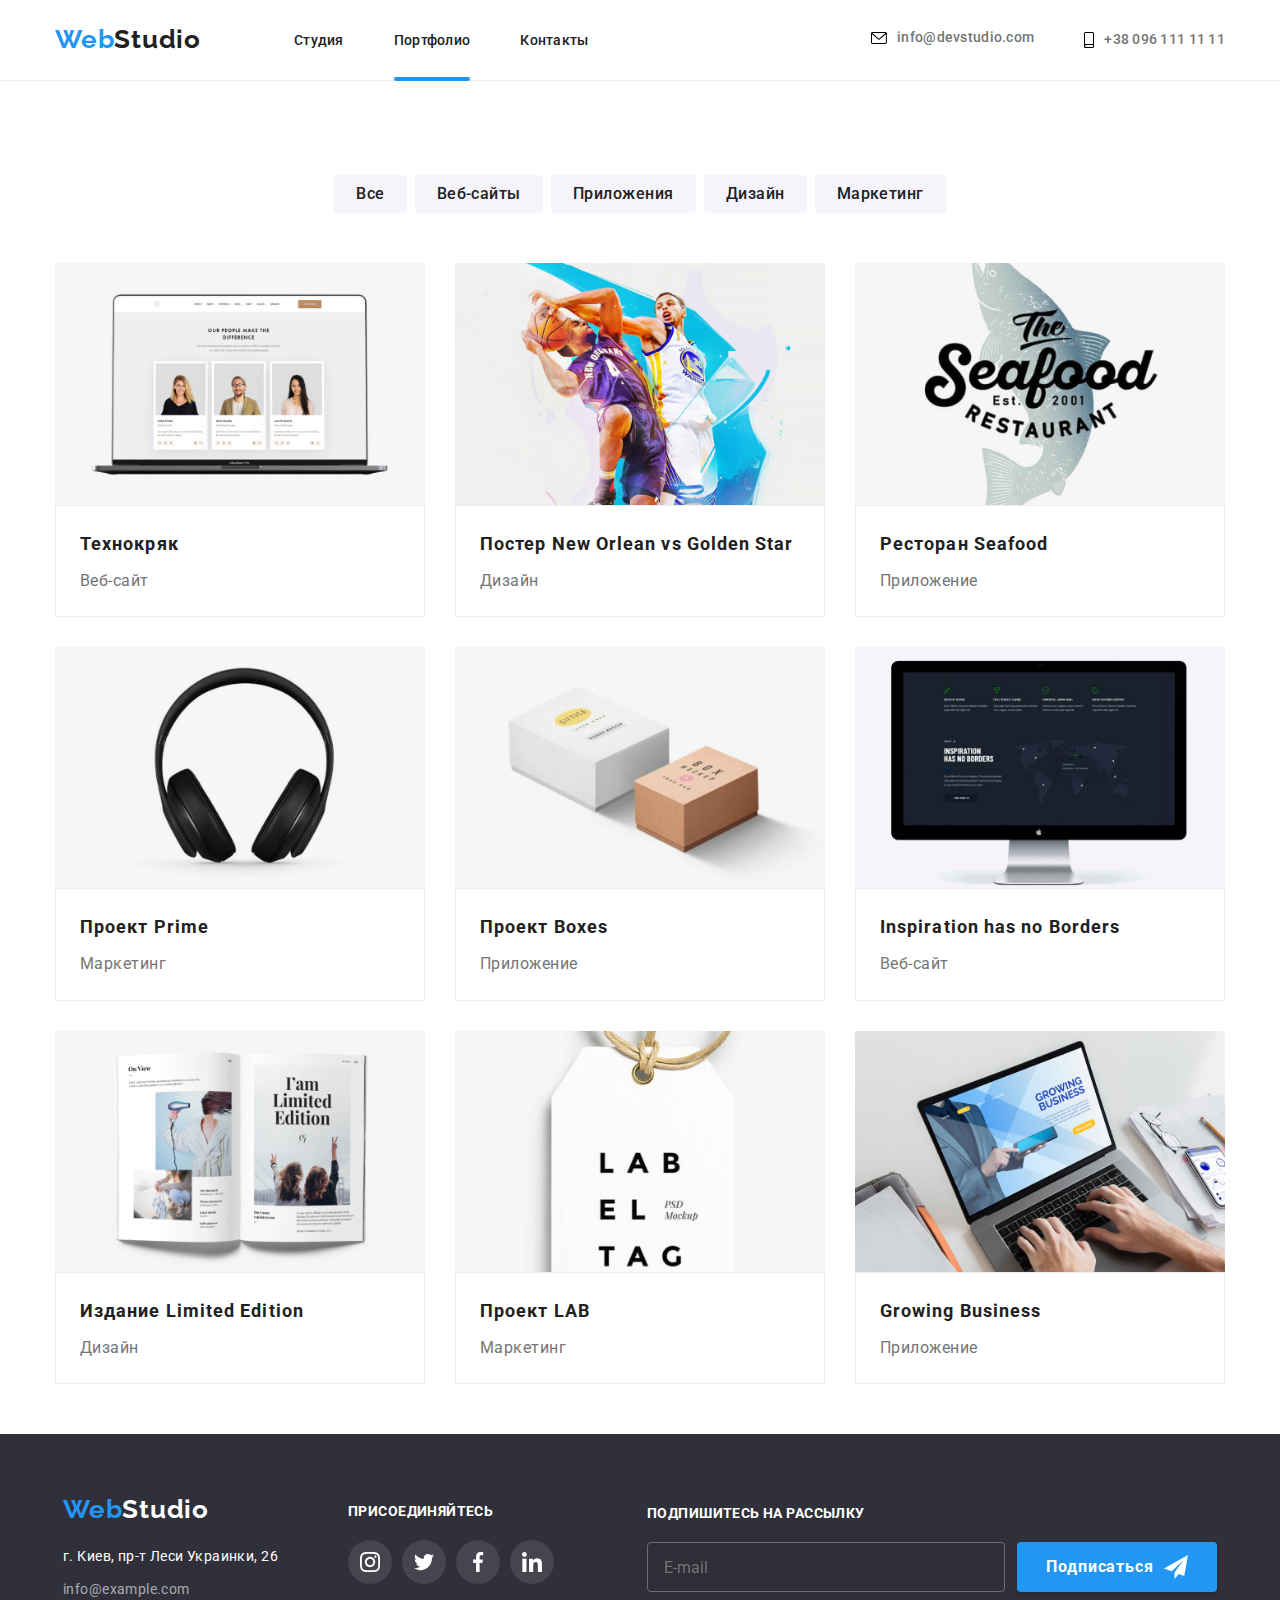
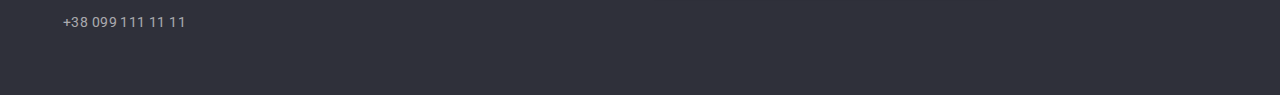
==== commit 9d866048: "Коммит картинка" ====
--- a/portfolio.html
+++ b/portfolio.html
@@ -55,7 +55,7 @@
                 <div class="projects">
                     <ul class="portfolio-projeсts list">
                         <li class="portfolio-projects-item"><a href="" class="portfolio-link link">
-                                <div class="portfolio-imj-wrap"><img src="./images/img8-1.jpg" alt="notepade">
+                                <div class="portfolio-imj-wrap"><img srcset="./images/img8-1.jpg 450w, ./images/img8-2.jpg 354w, ./images/img8.jpg 370w" src="./images/img8-1.jpg" alt="notepade">
                                     <p class="portfolio-imj-text">Ресурс предлагает комплексные предложения с разным
                                         уровнем
                                         функционала и сервисов. Все это позволит посетителю получить
@@ -69,7 +69,7 @@
                         </li>
                         <li class="portfolio-projects-item"><a href="" class="portfolio-link link">
 
-                                <div class="portfolio-imj-wrap"><img src="./images/img9-1.jpg" alt="basketball">
+                                <div class="portfolio-imj-wrap"><img srcset="./images/img9-1.jpg 450w, ./images/img9-2.jpg 354w, ./images/img9.jpg 370w" src="./images/img9-1.jpg" alt="basketball">
                                     <p class="portfolio-imj-text">Ресурс предлагает комплексные предложения с разным
                                         уровнем
                                         функционала и сервисов. Все это позволит посетителю получить
@@ -84,7 +84,7 @@
                         </li>
                         <li class="portfolio-projects-item"><a href="" class="portfolio-link link">
 
-                                <div class="portfolio-imj-wrap"><img class="portfolio-imj" src="./images/img10-1.jpg" alt="seafood">
+                                <div class="portfolio-imj-wrap"><img srcset="./images/img10-1.jpg 450w, ./images/img10-2.jpg 354w, ./images/img10.jpg 370w" src="./images/img10-1.jpg" alt="seafood">
                                     <p class="portfolio-imj-text">Ресурс предлагает комплексные предложения с разным
                                         уровнем
                                         функционала и сервисов. Все это позволит посетителю получить
@@ -98,7 +98,7 @@
                         </li>
                         <li class="portfolio-projects-item"><a href="" class="portfolio-link link">
 
-                                <div class="portfolio-imj-wrap"><img src="./images/img11-1.jpg" alt="headphones">
+                                <div class="portfolio-imj-wrap"><img srcset="./images/img11-1.jpg 450w, ./images/img11-2.jpg 354w, ./images/img11.jpg 370w" src="./images/img11-1.jpg" alt="headphones">
                                     <p class="portfolio-imj-text">Ресурс предлагает комплексные предложения с разным
                                         уровнем
                                         функционала и сервисов. Все это позволит посетителю получить
@@ -112,7 +112,7 @@
                         </li>
                         <li class="portfolio-projects-item"><a href="" class="portfolio-link link">
 
-                                <div class="portfolio-imj-wrap"><img src="./images/img12-1.jpg" alt="box">
+                                <div class="portfolio-imj-wrap"><img srcset="./images/img12-1.jpg 450w, ./images/img12-2.jpg 354w, ./images/img12.jpg 370w" src="./images/img12-1.jpg" alt="box">
                                     <p class="portfolio-imj-text">Ресурс предлагает комплексные предложения с разным
                                         уровнем
                                         функционала и сервисов. Все это позволит посетителю получить
@@ -126,7 +126,7 @@
                         </li>
                         <li class="portfolio-projects-item"><a href="" class="portfolio-link link">
 
-                                <div class="portfolio-imj-wrap"><img src="./images/img13-1.jpg" alt="monitor">
+                                <div class="portfolio-imj-wrap"><img srcset="./images/img13-1.jpg 450w, ./images/img13-2.jpg 354w, ./images/img13.jpg 370w" src="./images/img13-1.jpg" alt="monitor">
                                     <p class="portfolio-imj-text">Ресурс предлагает комплексные предложения с разным
                                         уровнем
                                         функционала и сервисов. Все это позволит посетителю получить
@@ -140,7 +140,7 @@
                         </li>
                         <li class="portfolio-projects-item"><a href="" class="portfolio-link link">
 
-                                <div class="portfolio-imj-wrap"><img src="./images/img14-1.jpg" alt="book">
+                                <div class="portfolio-imj-wrap"><img srcset="./images/img14-1.jpg 450w, ./images/img14-2.jpg 354w, ./images/img14.jpg 370w" src="./images/img14-1.jpg" alt="book">
                                     <p class="portfolio-imj-text">Ресурс предлагает комплексные предложения с разным
                                         уровнем
                                         функционала и сервисов. Все это позволит посетителю получить
@@ -154,7 +154,7 @@
                         </li>
                         <li class="portfolio-projects-item"><a href="" class="portfolio-link link">
 
-                                <div class="portfolio-imj-wrap"><img src="./images/img15-1.jpg" alt="lab">
+                                <div class="portfolio-imj-wrap"><img srcset="./images/img15-1.jpg 450w, ./images/img15-2.jpg 354w, ./images/img15.jpg 370w" src="./images/img15-1.jpg" alt="lab">
                                     <p class="portfolio-imj-text">Ресурс предлагает комплексные предложения с разным
                                         уровнем
                                         функционала и сервисов. Все это позволит посетителю получить
@@ -168,7 +168,7 @@
                         </li>
                         <li class="portfolio-projects-item"><a href="" class="portfolio-link link">
 
-                                <div class="portfolio-imj-wrap"><img src="./images/img16-1.jpg" alt="working">
+                                <div class="portfolio-imj-wrap"><img srcset="./images/img16-1.jpg 450w, ./images/img16-2.jpg 354w, ./images/img16.jpg 370w" src="./images/img16-1.jpg" alt="working">
                                     <p class="portfolio-imj-text">Ресурс предлагает комплексные предложения с разным
                                         уровнем
                                         функционала и сервисов. Все это позволит посетителю получить
--- a/css/main.min.css
+++ b/css/main.min.css
@@ -1 +1 @@
-:root{--primary-text-color: #757575;--title-text-color: #212121;--accent-text-color: #2196F3}*{box-sizing:border-box}h1,h2,h3,h4,h5,h6,ul,li,p{margin:0;padding-left:0}img{max-width:100%;display:block}body{color:var(--primary-text-color);background-color:#fff;font-family:"Roboto",sans-serif}.container{width:100%;margin-right:auto;margin-left:auto;padding-left:15px;padding-right:15px}@media screen and (min-width: 480px){.container{width:480px}}@media screen and (min-width: 768px){.container{width:768px}}@media screen and (min-width: 1200px){.container{width:1200px}}.container-nav{display:flex;align-items:center;height:80px}.visually-hidden{position:absolute;white-space:nowrap;width:1px;height:1px;overflow:hidden;border:0;padding:0;clip:rect(0 0 0 0);-webkit-clip-path:inset(50%);clip-path:inset(50%);margin:-1px}.list{list-style:none}.link{text-decoration:none}.logo{color:var(--accent-text-color)}.header{border-bottom:1px solid #ececec}.navigation{display:flex}.navigation__logo{color:var(--title-text-color);font-family:"Raleway";font-style:normal;font-weight:700;font-size:26px;line-height:1,19;letter-spacing:.03em;margin-right:93px}.navigation__list{display:flex;align-items:center;gap:50px}.navigation__link{color:var(--title-text-color);font-style:"Roboto";font-weight:500;font-size:14px;line-height:1.14;letter-spacing:.02em;transition:color 250ms cubic-bezier(0.4, 0, 0.2, 1);position:relative}.navigation__link::after{content:"";position:absolute;width:100%;height:4px;border-radius:2px;background-color:var(--accent-text-color);top:45px;display:block;opacity:0}.navigation__link.current::after{content:"";position:absolute;width:100%;height:4px;border-radius:2px;background-color:var(--accent-text-color);top:45px;display:block;opacity:1}.navigation__link:hover::after{opacity:1}.navigation__link:hover,.navigation__link:focus{color:var(--accent-text-color)}.contacts__link{color:var(--primary-text-color);font-weight:500;font-size:14px;line-height:1.14px;letter-spacing:.02em;display:flex;align-items:center;transition:color 250ms cubic-bezier(0.4, 0, 0.2, 1)}.contacts__link:hover,.contacts__link:focus{color:var(--accent-text-color)}.contacts__link:hover .contacts__icon-svg,.contacts__link:focus .contacts__icon-svg{fill:var(--accent-text-color)}.contacts{display:flex;margin-left:auto;gap:50px}.contacts__icon-svg{margin-right:10px;transition:fill 250ms cubic-bezier(0.4, 0, 0.2, 1)}.contacts__icon-svg:hover,.contacts__icon-svg:focus{fill:var(--accent-text-color)}.hero{background-color:#2f303a;height:400px;padding-top:118px;background-image:linear-gradient(rgba(47, 48, 58, 0.4), rgba(47, 48, 58, 0.4)),url(../images/header-mobile.jpg);background-repeat:no-repeat;background-position:center;background-size:cover;margin:0 auto}@media screen and (min-width: 480px){.hero{background-image:linear-gradient(rgba(47, 48, 58, 0.4), rgba(47, 48, 58, 0.4)),url(../images/header-mobile.jpg);height:400px;padding-top:118px}}@media screen and (min-width: 768px){.hero{background-image:linear-gradient(rgba(47, 48, 58, 0.4), rgba(47, 48, 58, 0.4)),url(../images/header-tablet.jpg);height:400px;padding-top:118px}}@media screen and (min-width: 1200px){.hero{background-image:linear-gradient(rgba(47, 48, 58, 0.4), rgba(47, 48, 58, 0.4)),url(../images/hero-bg.jpg);height:600px;padding-top:200px;max-width:1600px}}.hero__title{color:#fff;font-weight:900;font-size:21px;line-height:1.62;text-align:center;letter-spacing:.06em;text-transform:uppercase}@media screen and (min-width: 480px){.hero__title{font-size:26px;line-height:1.62}}@media screen and (min-width: 768px){.hero__title{font-size:26px;line-height:1.62}}@media screen and (min-width: 1200px){.hero__title{font-size:44px;line-height:1.36}}.hero__button{font-family:"Roboto";cursor:pointer;color:#fff;background-color:var(--accent-text-color);font-weight:700;font-size:16px;line-height:1.88;text-align:center;letter-spacing:.06em;padding:10px 24px;border-radius:4px;border:1px solid rgba(0,0,0,0);margin-top:30px;margin-left:auto;margin-right:auto;display:block}@media screen and (min-width: 480px){.hero__button{padding:10px 24px}}@media screen and (min-width: 768px){.hero__button{padding:10px 24px}}@media screen and (min-width: 1200px){.hero__button{padding:10px 32px}}.advanteges{padding-top:60px;padding-bottom:60px}@media screen and (min-width: 480px){.advanteges{padding-top:60px;padding-bottom:60px}}@media screen and (min-width: 768px){.advanteges{padding-top:60px;padding-bottom:60px}}@media screen and (min-width: 1200px){.advanteges{padding-top:94px;padding-bottom:94px}}.advanteges__list{display:flex;flex-wrap:wrap;justify-content:center;align-items:center;gap:30px}@media screen and (min-width: 480px){.advanteges__list{flex-wrap:wrap}}@media screen and (min-width: 768px){.advanteges__list{flex-wrap:wrap}}.advanteges__item{width:320px}@media screen and (min-width: 480px){.advanteges__item{width:450px}}@media screen and (min-width: 768px){.advanteges__item{width:354px}}@media screen and (min-width: 1200px){.advanteges__item{width:270px}}.advanteges__logo{width:300px;height:120px;background-color:#f5f4fa;display:flex;justify-content:center;margin-bottom:30px}@media screen and (min-width: 480px){.advanteges__logo{width:450px}}@media screen and (min-width: 768px){.advanteges__logo{width:354px}}@media screen and (min-width: 1200px){.advanteges__logo{width:270px}}.advanteges__title{color:var(--title-text-color);font-weight:700;font-size:14px;line-height:1.14;letter-spacing:.03em;text-transform:uppercase;margin-bottom:10px;text-align:center}@media screen and (min-width: 480px){.advanteges__title{text-align:center}}@media screen and (min-width: 768px){.advanteges__title{text-align:left}}@media screen and (min-width: 1200px){.advanteges__title{text-align:left}}.advanteges__text{font-size:14px;line-height:1.71;letter-spacing:.03em}.working{padding-bottom:94px;display:none}@media screen and (min-width: 480px){.working{display:none}}@media screen and (min-width: 768px){.working{display:none}}@media screen and (min-width: 1200px){.working{display:block}}.working__anim{position:relative}.working__list{display:flex;justify-content:space-between}.working__text{display:flex;align-items:center;justify-content:center;width:370px;height:70px;position:absolute;bottom:0;left:0;color:#fff;font-weight:700;font-size:14px;line-height:1.14;text-align:center;letter-spacing:.03em;text-transform:uppercase;background-color:rgba(47,48,58,.8);transition:box-shadow 250ms cubic-bezier(0.4, 0, 0.2, 1)}.working__text:hover{box-shadow:0px 4px 4px rgba(0,0,0,.25)}.team{background-color:#f5f4fa;padding-top:60px;padding-bottom:60px}@media screen and (min-width: 480px){.team{padding-top:60px;padding-bottom:60px}}@media screen and (min-width: 768px){.team{padding-top:60px;padding-bottom:60px}}@media screen and (min-width: 1200px){.team{padding-top:94px;padding-bottom:94px}}.team__list{display:flex;flex-wrap:wrap;gap:30px;justify-content:center}.team__item{background-color:#fff;text-align:center;box-shadow:0px 1px 3px rgba(0,0,0,.12),0px 1px 1px rgba(0,0,0,.14),0px 2px 1px rgba(0,0,0,.2);border-radius:0px 0px 4px 4px;width:320px}@media screen and (min-width: 480px){.team__item{width:450px}}@media screen and (min-width: 768px){.team__item{width:354px}}@media screen and (min-width: 1200px){.team__item{width:270px}}.description{padding-top:30px;padding-bottom:30px;border-radius:0px 0px 4px 4px}.description__title{color:var(--title-text-color);font-weight:500;font-size:16px;line-height:1.18;letter-spacing:.03em;margin-bottom:10px}.description__text{color:var(--primary-text-color);font-size:16px;line-height:1.18;letter-spacing:.03em;margin-bottom:16px}.description__soc{display:flex;justify-content:center;gap:10px}.description__icon{fill:#afb1b8;transition:fill 250ms cubic-bezier(0.4, 0, 0.2, 1)}.description__link{width:40px;height:40px;border-radius:50%;background-color:#fff;display:flex;align-items:center;justify-content:center;transition:background-color 250ms cubic-bezier(0.4, 0, 0.2, 1)}.description__link:hover,.description__link:focus{background-color:var(--accent-text-color)}.team__main,.working__title{color:var(--title-text-color);font-weight:700;font-size:36px;line-height:1.16;letter-spacing:.03em;margin-bottom:50px;text-align:center}.description__link:hover .description__icon,.description__link:focus .description__icon{fill:#fff}.customers{padding-top:94px}@media screen and (min-width: 480px){.customers{padding-top:60px;padding-bottom:60px}}@media screen and (min-width: 768px){.customers{padding-top:60px;padding-bottom:60px}}@media screen and (min-width: 1200px){.customers{padding-top:94px;padding-bottom:94px}}.customers-title{margin-bottom:50px;text-align:center;font-weight:700;font-size:36px;line-height:1.16;text-align:center;letter-spacing:.03em;color:var(--title-text-color)}.customers-list{display:flex;justify-content:center;gap:30px;flex-wrap:wrap}.customers-item-link{display:flex;width:210px;height:92px;border:1px solid #afb1b8;border-radius:4px;justify-content:center;align-items:center;transition:border 250ms cubic-bezier(0.4, 0, 0.2, 1)}@media screen and (min-width: 480px){.customers-item-link{width:210px}}@media screen and (min-width: 768px){.customers-item-link{width:226px}}@media screen and (min-width: 1200px){.customers-item-link{width:170px}}.customers-item-link:hover,.customers-item-link :focus{border:1px solid var(--accent-text-color)}.customers-item-link:focus .customers-logo,.customers-item-link:hover .customers-logo{fill:var(--accent-text-color)}.customers-logo{fill:#afb1b8;transition:fill 250ms cubic-bezier(0.4, 0, 0.2, 1)}.portfolio{padding-top:94px;padding-bottom:94px}.portfolio-list{display:flex;gap:8px;flex-wrap:wrap;justify-content:left}@media screen and (min-width: 480px){.portfolio-list{justify-content:left}}@media screen and (min-width: 768px){.portfolio-list{justify-content:left}}@media screen and (min-width: 1200px){.portfolio-list{justify-content:center}}.portfolio-title{color:var(--title-text-color);font-weight:700;font-size:18px;line-height:2;letter-spacing:.06em;margin-bottom:4px}.portfolio-text{color:var(--primary-text-color);font-size:16px;line-height:1.88;letter-spacing:.03em}.portfolio-imj-wrap{position:relative;overflow:hidden}.portfolio-imj-text{padding:63px 24px 63px 24px;position:absolute;top:0;left:0;height:100%;font-weight:400;font-size:18px;line-height:1.56;letter-spacing:.03em;color:#fff;background-color:rgba(33,150,243,.9);transform:translateY(100%);transition:250ms cubic-bezier(0.4, 0, 0.2, 1)}.portfolio-btn{cursor:pointer;color:var(--title-text-color);background-color:#f5f4fa;font-weight:500;font-size:16px;line-height:1.62;text-align:center;letter-spacing:.03em;font-family:inherit;padding-top:6px;padding-bottom:6px;padding-left:22px;padding-right:22px;border:0;border-radius:4px;transition:background-color 250ms cubic-bezier(0.4, 0, 0.2, 1),box-shadow 250ms cubic-bezier(0.4, 0, 0.2, 1),color 250ms cubic-bezier(0.4, 0, 0.2, 1)}.portfolio-btn:hover,.portfolio-btn:focus{color:#fff;background-color:var(--accent-text-color);box-shadow:0px 3px 1px rgba(0,0,0,.1),0px 1px 2px rgba(0,0,0,.08),0px 2px 2px rgba(0,0,0,.12)}.projects{margin-top:50px}.portfolio-projeсts{display:flex;flex-wrap:wrap;gap:30px}.portfolio-projeсts-item{width:320px;transition:box-shadow 250ms cubic-bezier(0.4, 0, 0.2, 1)}@media screen and (min-width: 480px){.portfolio-projeсts-item{width:450px}}@media screen and (min-width: 768px){.portfolio-projeсts-item{width:354px}}@media screen and (min-width: 1200px){.portfolio-projeсts-item{width:370px}}.portfolio-projeсts-item:hover,.portfolio-projeсts-item:focus{box-shadow:0px 1px 1px rgba(0,0,0,.12),0px 4px 4px rgba(0,0,0,.06),1px 4px 6px rgba(0,0,0,.16)}.portfolio-projeсts-description{padding-top:20px;padding-bottom:20px;padding-left:24px;border:1px solid #eee}.portfolio-projects-item:hover .portfolio-imj-text{transform:translateY(0%)}.footer{background-color:#2f303a;padding-top:60px;padding-bottom:60px}.footer-display{display:flex;flex-wrap:wrap;justify-content:center;gap:60px}@media screen and (min-width: 480px){.footer-display{flex-wrap:wrap}}@media screen and (min-width: 768px){.footer-display{flex-wrap:wrap}}@media screen and (min-width: 1200px){.footer-display{flex-wrap:nowrap}}.footer-logo{color:#fff;font-family:"Raleway";font-style:normal;font-weight:700;font-size:26px;line-height:31px;letter-spacing:.03em;margin-right:auto;margin-left:auto}.footer-adress{margin-top:20px}.footer-item{margin-top:9px;text-align:center}@media screen and (min-width: 480px){.footer-item{text-align:center}}@media screen and (min-width: 768px){.footer-item{text-align:center}}@media screen and (min-width: 1200px){.footer-item{text-align:left}}.footer-map,.footer-link{color:#fff;font-weight:400;font-size:14px;line-height:1.71;letter-spacing:.03em;font-style:normal;transition:color 250ms cubic-bezier(0.4, 0, 0.2, 1)}.footer-link{color:rgba(255,255,255,.6)}.footer-link:hover,.footer-link:focus{color:var(--accent-text-color)}.footer-map:hover,.footer-map:focus{color:var(--accent-text-color)}.footer-join-soc{margin-left:0;margin-top:0}@media screen and (min-width: 480px){.footer-join-soc{margin-left:0;margin-top:0}}@media screen and (min-width: 768px){.footer-join-soc{margin-left:105px;margin-top:5px}}@media screen and (min-width: 1200px){.footer-join-soc{margin-left:10px;margin-top:10px}}.footer-title,.footer .mailinglist-title{color:#fff;margin-bottom:20px;font-weight:700;font-size:14px;line-height:1.14;letter-spacing:.03em;text-transform:uppercase;text-align:center}@media screen and (min-width: 480px){.footer-title,.footer .mailinglist-title{text-align:center}}@media screen and (min-width: 768px){.footer-title,.footer .mailinglist-title{text-align:center}}@media screen and (min-width: 1200px){.footer-title,.footer .mailinglist-title{text-align:left}}.footer-soc{display:flex;justify-content:center;align-items:center;gap:10px}.footer-soc-link{height:44px;width:44px;border-radius:50%;background-color:rgba(255,255,255,.1);display:flex;justify-content:center;align-items:center;transition:background-color 250ms cubic-bezier(0.4, 0, 0.2, 1)}.footer-soc-link:hover,.footer-soc-link:focus{background-color:var(--accent-text-color)}.footer-soc-icon{fill:#fff}.mailinglist{margin-left:0;margin-top:0}@media screen and (min-width: 480px){.mailinglist{margin-left:0;margin-top:0}}@media screen and (min-width: 1200px){.mailinglist{margin-left:33px;margin-top:12px}}.mailinglist-email{width:100%;height:50px;border:1px solid rgba(255,255,255,.3);filter:drop-shadow(0px 4px 4px rgba(0, 0, 0, 0.15));border-radius:4px;background-color:rgba(0,0,0,0);color:#fff;padding-left:16px}@media screen and (min-width: 480px){.mailinglist-email{width:450px}}@media screen and (min-width: 768px){.mailinglist-email{width:450px}}@media screen and (min-width: 1200px){.mailinglist-email{width:358px}}.mailinglist-email::-moz-placeholder{padding:0}.mailinglist-email:-ms-input-placeholder{padding:0}.mailinglist-email::placeholder{padding:0}.mailinglist-form{display:flex;flex-wrap:wrap;align-items:center;gap:20px}@media screen and (min-width: 480px){.mailinglist-form{gap:20px}}@media screen and (min-width: 768px){.mailinglist-form{gap:20px;flex-direction:column}}@media screen and (min-width: 1200px){.mailinglist-form{gap:12px;flex-direction:row}}.mailinglist-svg{background-image:url(../images/icon\ send.svg);width:24px;height:24px}.button-signin{width:200px;height:50px;background-color:var(--accent-text-color);font-weight:700;font-size:16px;line-height:1.88;letter-spacing:.06em;color:#fff;box-shadow:0px 4px 4px rgba(0,0,0,.15);border-radius:4px;border:none;display:flex;justify-content:center;gap:10px;align-items:center;cursor:pointer;margin-left:auto;margin-right:auto}.backdrop{background-color:rgba(0,0,0,.2);width:100%;height:100%;position:fixed;top:0;left:0;opacity:1;transition:opacity 250ms cubic-bezier(0.4, 0, 0.2, 1),visibility 250ms}.backdrop.is-hidden{opacity:0;visibility:hidden;pointer-events:none}.backdrop.is-hidden.modal{transform:translate(-50%, -50%) scale(0)}.modal{position:absolute;width:528px;height:581px;top:50%;left:50%;background-color:#fff;transform:translate(-50%, -50%) scale(1);transition:scale 250ms cubic-bezier(0.4, 0, 0.2, 1);box-shadow:0px 1px 3px rgba(0,0,0,.12),0px 1px 1px rgba(0,0,0,.14),0px 2px 1px rgba(0,0,0,.2);border-radius:4px;padding:40px}.modal-btn{display:flex;width:30px;height:30px;border-radius:50%;justify-content:center;align-items:center;border:1px solid rgba(0,0,0,.1);background-color:#fff;position:absolute;top:8px;right:8px;cursor:pointer;font-family:"Roboto"}.modal-title{font-weight:700;font-size:20px;line-height:1.15;text-align:center;letter-spacing:.03em;color:#212121;margin-bottom:12px}.form-field{position:relative;margin-bottom:10px}.input-title{font-weight:400;font-size:12px;line-height:1.16;letter-spacing:.01em;color:#757575;display:block;margin-bottom:4px}.form-input{width:100%;height:40px;border:1px solid rgba(33,33,33,.2);border-radius:4px;padding-left:42px;outline:none}.form-input:focus{border-color:var(--accent-text-color)}.form-input:focus+.form-svg{fill:#2196f3}.form-svg{position:absolute;left:12px;top:50%}.modal-comment{width:100%;height:120px;border:1px solid rgba(33,33,33,.2);border-radius:4px;resize:none;font-weight:400;font-size:12px;line-height:1.16;letter-spacing:.01em;color:var(--primary-text-color);padding:12px;outline:none}.modal-comment:focus{border-color:var(--accent-text-color)}.modal-comment::-moz-placeholder{font-weight:400;font-size:12px;line-height:1.16;letter-spacing:.01em;color:rgba(117,117,117,.5)}.modal-comment:-ms-input-placeholder{font-weight:400;font-size:12px;line-height:1.16;letter-spacing:.01em;color:rgba(117,117,117,.5)}.modal-comment::placeholder{font-weight:400;font-size:12px;line-height:1.16;letter-spacing:.01em;color:rgba(117,117,117,.5)}.button-send{margin-left:auto;margin-right:auto;margin-top:30px;display:block;width:200px;height:50px;color:#fff;background-color:var(--accent-text-color);box-shadow:0px 4px 4px rgba(0,0,0,.15);border-radius:4px;border:none;cursor:pointer;font-family:"Roboto";font-weight:700;font-size:16px;line-height:1.88;letter-spacing:.06em}.policy-svg{fill:rgba(0,0,0,0)}.form-policy:checked+.check-text span{background-color:var(--accent-text-color);border-color:var(--accent-text-color)}.form-policy:checked+.check-text .policy-svg{fill:#fff}.check-text{font-weight:400;font-size:14px;line-height:1.71;letter-spacing:.03em;color:#757575;display:flex;align-items:center}.check-text span{width:16px;height:15px;border:2px solid #212121;border-radius:3px;margin-left:5px;display:flex;align-items:center;justify-content:center;transition:background-color 250ms cubic-bezier(0.4, 0, 0.2, 1),border-color 250ms cubic-bezier(0.4, 0, 0.2, 1);margin-right:7px}.policy-link{color:var(--accent-text-color);margin-left:3px}/*# sourceMappingURL=main.min.css.map */+:root{--primary-text-color: #757575;--title-text-color: #212121;--accent-text-color: #2196F3}*{box-sizing:border-box}h1,h2,h3,h4,h5,h6,ul,li,p{margin:0;padding-left:0}img{max-width:100%;display:block}body{color:var(--primary-text-color);background-color:#fff;font-family:"Roboto",sans-serif}.container{width:100%;margin-right:auto;margin-left:auto;padding-left:15px;padding-right:15px}@media screen and (min-width: 480px){.container{width:480px}}@media screen and (min-width: 768px){.container{width:768px}}@media screen and (min-width: 1200px){.container{width:1200px}}.container-nav{display:flex;align-items:center;height:80px}.visually-hidden{position:absolute;white-space:nowrap;width:1px;height:1px;overflow:hidden;border:0;padding:0;clip:rect(0 0 0 0);-webkit-clip-path:inset(50%);clip-path:inset(50%);margin:-1px}.list{list-style:none}.link{text-decoration:none}.logo{color:var(--accent-text-color)}.header{border-bottom:1px solid #ececec}.navigation{display:flex}.navigation__logo{color:var(--title-text-color);font-family:"Raleway";font-style:normal;font-weight:700;font-size:26px;line-height:1,19;letter-spacing:.03em;margin-right:0}@media screen and (min-width: 480px){.navigation__logo{margin-right:0}}@media screen and (min-width: 768px){.navigation__logo{margin-right:88px}}@media screen and (min-width: 1200px){.navigation__logo{margin-right:93px}}.navigation__list{display:none;align-items:center;gap:50px}@media screen and (min-width: 480px){.navigation__list{display:none}}@media screen and (min-width: 768px){.navigation__list{display:flex}}@media screen and (min-width: 1200px){.navigation__list{display:flex}}.navigation__mobile-menu{display:flex;align-items:center;justify-content:flex-end}.navigation__mobile-btn{border:none;background-color:rgba(0,0,0,0);margin-left:auto;padding:0;margin-left:276px;display:block}@media screen and (min-width: 480px){.navigation__mobile-btn{display:block}}@media screen and (min-width: 768px){.navigation__mobile-btn{display:none}}@media screen and (min-width: 1200px){.navigation__mobile-btn{display:none}}.navigation__link{color:var(--title-text-color);font-style:"Roboto";font-weight:500;font-size:14px;line-height:1.14;letter-spacing:.02em;transition:color 250ms cubic-bezier(0.4, 0, 0.2, 1);position:relative}.navigation__link::after{content:"";position:absolute;width:100%;height:4px;border-radius:2px;background-color:var(--accent-text-color);top:45px;display:block;opacity:0}.navigation__link.current::after{content:"";position:absolute;width:100%;height:4px;border-radius:2px;background-color:var(--accent-text-color);top:45px;display:block;opacity:1}.navigation__link:hover::after{opacity:1}.navigation__link:hover,.navigation__link:focus{color:var(--accent-text-color)}.contacts__link{color:var(--primary-text-color);font-weight:500;font-size:14px;line-height:1.14px;letter-spacing:.02em;display:flex;align-items:center;transition:color 250ms cubic-bezier(0.4, 0, 0.2, 1)}.contacts__link:hover,.contacts__link:focus{color:var(--accent-text-color)}.contacts__link:hover .contacts__icon-svg,.contacts__link:focus .contacts__icon-svg{fill:var(--accent-text-color)}.contacts{display:none;margin-left:auto;gap:50px}@media screen and (min-width: 480px){.contacts{display:none}}@media screen and (min-width: 768px){.contacts{display:flex;flex-direction:column;gap:10px}}@media screen and (min-width: 1200px){.contacts{display:flex;flex-direction:row;gap:50px}}.contacts__icon-svg{margin-right:10px;transition:fill 250ms cubic-bezier(0.4, 0, 0.2, 1)}.contacts__icon-svg:hover,.contacts__icon-svg:focus{fill:var(--accent-text-color)}.mobile-nav{position:fixed;z-index:1;width:100%;height:100%;background-color:#fff;box-shadow:0px 4px 8px rgba(0,0,0,.04),0px 2px 4px rgba(0,0,0,.08),0px 1px 3px rgba(0,0,0,.16);display:flex;flex-direction:column;justify-content:space-between;padding:48px 40px}.mobile-nav.is-hidden{opacity:0;visibility:hidden;pointer-events:none}.mobile-nav__btn{position:absolute;top:21px;right:21px;border:none;background-color:rgba(0,0,0,0)}.mobile-nav__list{display:flex;flex-direction:column;gap:32px}.mobile-nav__link{font-weight:500;font-size:40px;line-height:47px;letter-spacing:.02em;color:#000}.mobile-nav__link:hover,.mobile-nav__link:focus{color:var(--accent-text-color)}.mobile-nav__contacts{display:flex;flex-direction:column;gap:64px}.mobile-nav__connects{display:flex;flex-direction:column;gap:32px}.mobile-nav__tel{font-weight:500;font-size:34px;line-height:1.17;letter-spacing:.02em;color:#2196f3}.mobile-nav__mail{font-weight:500;font-size:24px;line-height:28px;letter-spacing:.02em;color:#757575}.mobile-nav__soc-list{display:flex}.mobile-nav_soc-item{display:flex;justify-content:center;align-items:center}.mobile-nav__soc-link{font-weight:500;font-size:18px;line-height:1.22;letter-spacing:.02em;color:#2196f3;margin:0}.mobile-nav_line{width:22px;height:0px;border:1px solid rgba(33,33,33,.2);transform:rotate(90deg)}.hero{background-color:#2f303a;height:400px;padding-top:118px;background-image:linear-gradient(rgba(47, 48, 58, 0.4), rgba(47, 48, 58, 0.4)),url(../images/header-mobile.jpg);background-repeat:no-repeat;background-position:center;background-size:cover;margin:0 auto}@media(min-device-pixel-ratio: 2),(-webkit-min-device-pixel-ratio: 2),(min-resolution: 192dpi),(min-resolution: 2dppx){.hero{background-image:url("../images/Img@2x.jpg")}}@media screen and (min-width: 480px){.hero{background-image:linear-gradient(rgba(47, 48, 58, 0.4), rgba(47, 48, 58, 0.4)),url(../images/header-mobile.jpg);height:400px;padding-top:118px}}@media screen and (min-width: 480px)and (min-device-pixel-ratio: 2),screen and (min-width: 480px)and (-webkit-min-device-pixel-ratio: 2),screen and (min-width: 480px)and (min-resolution: 192dpi),screen and (min-width: 480px)and (min-resolution: 2dppx){.hero{background-image:url("../images/Img@2x.jpg")}}@media screen and (min-width: 768px){.hero{background-image:linear-gradient(rgba(47, 48, 58, 0.4), rgba(47, 48, 58, 0.4)),url(../images/header-tablet.jpg);height:400px;padding-top:118px}}@media screen and (min-width: 768px)and (min-device-pixel-ratio: 2),screen and (min-width: 768px)and (-webkit-min-device-pixel-ratio: 2),screen and (min-width: 768px)and (min-resolution: 192dpi),screen and (min-width: 768px)and (min-resolution: 2dppx){.hero{background-image:url("../images/Img@2x.jpg")}}@media screen and (min-width: 1200px){.hero{background-image:linear-gradient(rgba(47, 48, 58, 0.4), rgba(47, 48, 58, 0.4)),url(../images/hero-bg.jpg);height:600px;padding-top:200px;max-width:1600px}}@media screen and (min-width: 1200px)and (min-device-pixel-ratio: 2),screen and (min-width: 1200px)and (-webkit-min-device-pixel-ratio: 2),screen and (min-width: 1200px)and (min-resolution: 192dpi),screen and (min-width: 1200px)and (min-resolution: 2dppx){.hero{background-image:url("../images/Img@2x.jpg")}}.hero__title{color:#fff;font-weight:900;font-size:21px;line-height:1.62;text-align:center;letter-spacing:.06em;text-transform:uppercase}@media screen and (min-width: 480px){.hero__title{font-size:26px;line-height:1.62}}@media screen and (min-width: 768px){.hero__title{font-size:26px;line-height:1.62}}@media screen and (min-width: 1200px){.hero__title{font-size:44px;line-height:1.36}}.hero__button{font-family:"Roboto";cursor:pointer;color:#fff;background-color:var(--accent-text-color);font-weight:700;font-size:16px;line-height:1.88;text-align:center;letter-spacing:.06em;padding:10px 24px;border-radius:4px;border:1px solid rgba(0,0,0,0);margin-top:30px;margin-left:auto;margin-right:auto;display:block}@media screen and (min-width: 480px){.hero__button{padding:10px 24px}}@media screen and (min-width: 768px){.hero__button{padding:10px 24px}}@media screen and (min-width: 1200px){.hero__button{padding:10px 32px}}.advanteges{padding-top:60px;padding-bottom:60px}@media screen and (min-width: 480px){.advanteges{padding-top:60px;padding-bottom:60px}}@media screen and (min-width: 768px){.advanteges{padding-top:60px;padding-bottom:60px}}@media screen and (min-width: 1200px){.advanteges{padding-top:94px;padding-bottom:94px}}.advanteges__list{display:flex;flex-wrap:wrap;justify-content:center;align-items:center;gap:30px}@media screen and (min-width: 480px){.advanteges__list{flex-wrap:wrap}}@media screen and (min-width: 768px){.advanteges__list{flex-wrap:wrap}}.advanteges__item{width:320px}@media screen and (min-width: 480px){.advanteges__item{width:450px}}@media screen and (min-width: 768px){.advanteges__item{width:354px}}@media screen and (min-width: 1200px){.advanteges__item{width:270px}}.advanteges__logo{width:300px;height:120px;background-color:#f5f4fa;display:flex;justify-content:center;margin-bottom:30px}@media screen and (min-width: 480px){.advanteges__logo{width:450px}}@media screen and (min-width: 768px){.advanteges__logo{width:354px}}@media screen and (min-width: 1200px){.advanteges__logo{width:270px}}.advanteges__title{color:var(--title-text-color);font-weight:700;font-size:14px;line-height:1.14;letter-spacing:.03em;text-transform:uppercase;margin-bottom:10px;text-align:center}@media screen and (min-width: 480px){.advanteges__title{text-align:center}}@media screen and (min-width: 768px){.advanteges__title{text-align:left}}@media screen and (min-width: 1200px){.advanteges__title{text-align:left}}.advanteges__text{font-size:14px;line-height:1.71;letter-spacing:.03em;height:75px}.working{padding-bottom:94px;display:none}@media screen and (min-width: 480px){.working{display:none}}@media screen and (min-width: 768px){.working{display:none}}@media screen and (min-width: 1200px){.working{display:block}}.working__anim{position:relative}.working__list{display:flex;justify-content:space-between}.working__text{display:flex;align-items:center;justify-content:center;width:370px;height:70px;position:absolute;bottom:0;left:0;color:#fff;font-weight:700;font-size:14px;line-height:1.14;text-align:center;letter-spacing:.03em;text-transform:uppercase;background-color:rgba(47,48,58,.8);transition:box-shadow 250ms cubic-bezier(0.4, 0, 0.2, 1)}.working__text:hover{box-shadow:0px 4px 4px rgba(0,0,0,.25)}.team{background-color:#f5f4fa;padding-top:60px;padding-bottom:60px}@media screen and (min-width: 480px){.team{padding-top:60px;padding-bottom:60px}}@media screen and (min-width: 768px){.team{padding-top:60px;padding-bottom:60px}}@media screen and (min-width: 1200px){.team{padding-top:94px;padding-bottom:94px}}.team__list{display:flex;flex-wrap:wrap;gap:30px;justify-content:center}.team__item{background-color:#fff;text-align:center;box-shadow:0px 1px 3px rgba(0,0,0,.12),0px 1px 1px rgba(0,0,0,.14),0px 2px 1px rgba(0,0,0,.2);border-radius:0px 0px 4px 4px;width:320px}@media screen and (min-width: 480px){.team__item{width:450px}}@media screen and (min-width: 768px){.team__item{width:354px}}@media screen and (min-width: 1200px){.team__item{width:270px}}.description{padding-top:30px;padding-bottom:30px;border-radius:0px 0px 4px 4px}.description__title{color:var(--title-text-color);font-weight:500;font-size:16px;line-height:1.18;letter-spacing:.03em;margin-bottom:10px}.description__text{color:var(--primary-text-color);font-size:16px;line-height:1.18;letter-spacing:.03em;margin-bottom:16px}.description__soc{display:flex;justify-content:center;gap:10px}.description__icon{fill:#afb1b8;transition:fill 250ms cubic-bezier(0.4, 0, 0.2, 1)}.description__link{width:40px;height:40px;border-radius:50%;background-color:#fff;display:flex;align-items:center;justify-content:center;transition:background-color 250ms cubic-bezier(0.4, 0, 0.2, 1)}.description__link:hover,.description__link:focus{background-color:var(--accent-text-color)}.team__main,.working__title{color:var(--title-text-color);font-weight:700;font-size:28px;line-height:1.17;letter-spacing:.03em;margin-bottom:30px;text-align:center}@media screen and (min-width: 480px){.team__main,.working__title{font-size:28px;line-height:1.17;margin-bottom:30px}}@media screen and (min-width: 768px){.team__main,.working__title{font-size:28px;line-height:1.17;margin-bottom:30px}}@media screen and (min-width: 1200px){.team__main,.working__title{font-size:44px;line-height:1.36;margin-bottom:50px}}.description__link:hover .description__icon,.description__link:focus .description__icon{fill:#fff}.customers{padding-top:94px}@media screen and (min-width: 480px){.customers{padding-top:60px;padding-bottom:60px}}@media screen and (min-width: 768px){.customers{padding-top:60px;padding-bottom:60px}}@media screen and (min-width: 1200px){.customers{padding-top:94px;padding-bottom:94px}}.customers-title{margin-bottom:50px;text-align:center;font-weight:700;font-size:36px;line-height:1.16;text-align:center;letter-spacing:.03em;color:var(--title-text-color)}@media screen and (min-width: 480px){.customers-title{font-size:28px;line-height:1.17;margin-bottom:30px}}@media screen and (min-width: 768px){.customers-title{font-size:28px;line-height:1.17;margin-bottom:30px}}@media screen and (min-width: 1200px){.customers-title{font-size:44px;line-height:1.36;margin-bottom:50px}}.customers-list{display:flex;justify-content:center;gap:30px;flex-wrap:wrap}.customers-item-link{display:flex;width:210px;height:92px;border:1px solid #afb1b8;border-radius:4px;justify-content:center;align-items:center;transition:border 250ms cubic-bezier(0.4, 0, 0.2, 1)}@media screen and (min-width: 480px){.customers-item-link{width:210px}}@media screen and (min-width: 768px){.customers-item-link{width:226px}}@media screen and (min-width: 1200px){.customers-item-link{width:170px}}.customers-item-link:hover,.customers-item-link :focus{border:1px solid var(--accent-text-color)}.customers-item-link:focus .customers-logo,.customers-item-link:hover .customers-logo{fill:var(--accent-text-color)}.customers-logo{fill:#afb1b8;transition:fill 250ms cubic-bezier(0.4, 0, 0.2, 1)}.portfolio{padding-top:60px;padding-bottom:40px}@media screen and (min-width: 480px){.portfolio{padding-top:60px;padding-bottom:40px}}@media screen and (min-width: 768px){.portfolio{padding-top:60px;padding-bottom:60px}}@media screen and (min-width: 1200px){.portfolio{padding-top:94px;padding-bottom:50px}}.portfolio-list{justify-content:left;display:flex;flex-wrap:wrap;gap:8px}@media screen and (min-width: 480px){.portfolio-list{justify-content:left}}@media screen and (min-width: 768px){.portfolio-list{justify-content:center}}@media screen and (min-width: 1200px){.portfolio-list{justify-content:center}}.portfolio-btn{cursor:pointer;color:var(--title-text-color);background-color:#f5f4fa;font-weight:500;font-size:16px;line-height:1.62;text-align:center;letter-spacing:.03em;font-family:inherit;padding-top:6px;padding-bottom:6px;padding-left:22px;padding-right:22px;border:0;border-radius:4px;transition:background-color 250ms cubic-bezier(0.4, 0, 0.2, 1),box-shadow 250ms cubic-bezier(0.4, 0, 0.2, 1),color 250ms cubic-bezier(0.4, 0, 0.2, 1)}.portfolio-btn:hover,.portfolio-btn:focus{color:#fff;background-color:var(--accent-text-color);box-shadow:0px 3px 1px rgba(0,0,0,.1),0px 1px 2px rgba(0,0,0,.08),0px 2px 2px rgba(0,0,0,.12)}.projects{margin-top:40px}@media screen and (min-width: 480px){.projects{margin-top:40px}}@media screen and (min-width: 768px){.projects{margin-top:30px}}@media screen and (min-width: 1200px){.projects{margin-top:50px}}.portfolio-projeсts{display:flex;flex-wrap:wrap;gap:30px}.portfolio-projects-item{width:320px;transition:box-shadow 250ms cubic-bezier(0.4, 0, 0.2, 1)}@media screen and (min-width: 480px){.portfolio-projects-item{width:450px}}@media screen and (min-width: 768px){.portfolio-projects-item{width:354px}}@media screen and (min-width: 1200px){.portfolio-projects-item{width:370px}}.portfolio-imj-wrap{position:relative;overflow:hidden}.portfolio-imj-text{padding:63px 24px 63px 24px;position:absolute;top:0;left:0;height:100%;font-weight:400;font-size:18px;line-height:1.56;letter-spacing:.03em;color:#fff;background-color:rgba(33,150,243,.9);transform:translateY(100%);transition:250ms cubic-bezier(0.4, 0, 0.2, 1)}.portfolio-projects-item:hover,.portfolio-projects-item:focus{box-shadow:0px 1px 1px rgba(0,0,0,.12),0px 4px 4px rgba(0,0,0,.06),1px 4px 6px rgba(0,0,0,.16)}.portfolio-projects-item:hover .portfolio-imj-text{transform:translateY(0%)}.portfolio-projects-description{padding-top:20px;padding-bottom:20px;padding-left:24px;border:1px solid #eee}.portfolio-title{color:var(--title-text-color);font-weight:700;font-size:18px;line-height:2;letter-spacing:.06em;margin-bottom:4px}.portfolio-text{color:var(--primary-text-color);font-size:16px;line-height:1.88;letter-spacing:.03em}.footer{background-color:#2f303a;padding-top:60px;padding-bottom:60px}.footer-display{display:flex;flex-wrap:wrap;justify-content:center;gap:60px}@media screen and (min-width: 480px){.footer-display{flex-wrap:wrap}}@media screen and (min-width: 768px){.footer-display{flex-wrap:wrap}}@media screen and (min-width: 1200px){.footer-display{flex-wrap:nowrap}}.footer-block{display:flex;justify-content:center;flex-direction:column}.footer-logo{color:#fff;font-family:"Raleway";font-style:normal;font-weight:700;font-size:26px;line-height:31px;letter-spacing:.03em;margin:0;padding-left:37px}@media screen and (min-width: 480px){.footer-logo{padding-left:37px}}@media screen and (min-width: 768px){.footer-logo{padding-left:37px}}@media screen and (min-width: 1200px){.footer-logo{padding-left:0px}}.footer-adress{margin-top:20px}.footer-item{margin-top:9px;text-align:center}@media screen and (min-width: 480px){.footer-item{text-align:center}}@media screen and (min-width: 768px){.footer-item{text-align:center}}@media screen and (min-width: 1200px){.footer-item{text-align:left}}.footer-map,.footer-link{color:#fff;font-weight:400;font-size:14px;line-height:1.71;letter-spacing:.03em;font-style:normal;transition:color 250ms cubic-bezier(0.4, 0, 0.2, 1)}.footer-link{color:rgba(255,255,255,.6)}.footer-link:hover,.footer-link:focus{color:var(--accent-text-color)}.footer-map:hover,.footer-map:focus{color:var(--accent-text-color)}.footer-join-soc{margin-left:0;margin-top:0}@media screen and (min-width: 480px){.footer-join-soc{margin-left:0;margin-top:0}}@media screen and (min-width: 768px){.footer-join-soc{margin-left:105px;margin-top:5px}}@media screen and (min-width: 1200px){.footer-join-soc{margin-left:10px;margin-top:10px}}.footer-title,.footer .mailinglist-title{color:#fff;margin-bottom:20px;font-weight:700;font-size:14px;line-height:1.14;letter-spacing:.03em;text-transform:uppercase;text-align:center}@media screen and (min-width: 480px){.footer-title,.footer .mailinglist-title{text-align:center}}@media screen and (min-width: 768px){.footer-title,.footer .mailinglist-title{text-align:center}}@media screen and (min-width: 1200px){.footer-title,.footer .mailinglist-title{text-align:left}}.footer-soc{display:flex;justify-content:center;align-items:center;gap:10px}.footer-soc-link{height:44px;width:44px;border-radius:50%;background-color:rgba(255,255,255,.1);display:flex;justify-content:center;align-items:center;transition:background-color 250ms cubic-bezier(0.4, 0, 0.2, 1)}.footer-soc-link:hover,.footer-soc-link:focus{background-color:var(--accent-text-color)}.footer-soc-icon{fill:#fff}.mailinglist{margin-left:0;margin-top:0}@media screen and (min-width: 480px){.mailinglist{margin-left:0;margin-top:0}}@media screen and (min-width: 1200px){.mailinglist{margin-left:33px;margin-top:12px}}.mailinglist-email{width:100%;height:50px;border:1px solid rgba(255,255,255,.3);filter:drop-shadow(0px 4px 4px rgba(0, 0, 0, 0.15));border-radius:4px;background-color:rgba(0,0,0,0);color:#fff;padding-left:16px}@media screen and (min-width: 480px){.mailinglist-email{width:450px}}@media screen and (min-width: 768px){.mailinglist-email{width:450px}}@media screen and (min-width: 1200px){.mailinglist-email{width:358px}}.mailinglist-email::-moz-placeholder{padding:0}.mailinglist-email:-ms-input-placeholder{padding:0}.mailinglist-email::placeholder{padding:0}.mailinglist-form{display:flex;flex-wrap:wrap;align-items:center;gap:20px}@media screen and (min-width: 480px){.mailinglist-form{gap:20px}}@media screen and (min-width: 768px){.mailinglist-form{gap:20px;flex-direction:column}}@media screen and (min-width: 1200px){.mailinglist-form{gap:12px;flex-direction:row}}.mailinglist-svg{background-image:url(../images/icon\ send.svg);width:24px;height:24px}.button-signin{width:200px;height:50px;background-color:var(--accent-text-color);font-weight:700;font-size:16px;line-height:1.88;letter-spacing:.06em;color:#fff;box-shadow:0px 4px 4px rgba(0,0,0,.15);border-radius:4px;border:none;display:flex;justify-content:center;gap:10px;align-items:center;cursor:pointer;margin-left:auto;margin-right:auto}.backdrop{background-color:rgba(0,0,0,.2);width:100%;height:100%;position:fixed;top:0;left:0;opacity:1;transition:opacity 250ms cubic-bezier(0.4, 0, 0.2, 1),visibility 250ms}.backdrop.is-hidden{opacity:0;visibility:hidden;pointer-events:none}.backdrop.is-hidden.modal{transform:translate(-50%, -50%) scale(0)}.modal{position:absolute;width:320px;height:609px;top:50%;left:50%;background-color:#fff;transform:translate(-50%, -50%) scale(1);transition:scale 250ms cubic-bezier(0.4, 0, 0.2, 1);box-shadow:0px 1px 3px rgba(0,0,0,.12),0px 1px 1px rgba(0,0,0,.14),0px 2px 1px rgba(0,0,0,.2);border-radius:4px;padding:40px}@media screen and (min-width: 480px){.modal{width:450px;height:609px}}@media screen and (min-width: 768px){.modal{width:450px;height:609px}}@media screen and (min-width: 1200px){.modal{width:528px;height:581px}}.modal-btn{display:flex;width:30px;height:30px;border-radius:50%;justify-content:center;align-items:center;border:1px solid rgba(0,0,0,.1);background-color:#fff;position:absolute;top:8px;right:8px;cursor:pointer;font-family:"Roboto"}.modal-title{font-weight:700;font-size:20px;line-height:1.15;text-align:center;letter-spacing:.03em;color:#212121;margin-bottom:12px}.form-field{position:relative;margin-bottom:10px}.input-title{font-weight:400;font-size:12px;line-height:1.16;letter-spacing:.01em;color:#757575;display:block;margin-bottom:4px}.form-input{width:100%;height:40px;border:1px solid rgba(33,33,33,.2);border-radius:4px;padding-left:42px;outline:none}.form-input:focus{border-color:var(--accent-text-color)}.form-input:focus+.form-svg{fill:#2196f3}.form-svg{position:absolute;left:12px;top:50%}.modal-comment{width:100%;height:120px;border:1px solid rgba(33,33,33,.2);border-radius:4px;resize:none;font-weight:400;font-size:12px;line-height:1.16;letter-spacing:.01em;color:var(--primary-text-color);padding:12px;outline:none}.modal-comment:focus{border-color:var(--accent-text-color)}.modal-comment::-moz-placeholder{font-weight:400;font-size:12px;line-height:1.16;letter-spacing:.01em;color:rgba(117,117,117,.5)}.modal-comment:-ms-input-placeholder{font-weight:400;font-size:12px;line-height:1.16;letter-spacing:.01em;color:rgba(117,117,117,.5)}.modal-comment::placeholder{font-weight:400;font-size:12px;line-height:1.16;letter-spacing:.01em;color:rgba(117,117,117,.5)}.button-send{margin-left:auto;margin-right:auto;margin-top:30px;display:block;width:200px;height:50px;color:#fff;background-color:var(--accent-text-color);box-shadow:0px 4px 4px rgba(0,0,0,.15);border-radius:4px;border:none;cursor:pointer;font-family:"Roboto";font-weight:700;font-size:16px;line-height:1.88;letter-spacing:.06em}.policy-svg{fill:rgba(0,0,0,0)}.form-policy:checked+.check-text span{background-color:var(--accent-text-color);border-color:var(--accent-text-color)}.form-policy:checked+.check-text .policy-svg{fill:#fff}.check-text{font-weight:400;font-size:12px;line-height:14px;letter-spacing:.03em;color:#757575;display:flex;align-items:center}@media screen and (min-width: 480px){.check-text{font-size:12px;line-height:14px}}@media screen and (min-width: 768px){.check-text{font-size:12px;line-height:14px}}@media screen and (min-width: 1200px){.check-text{font-size:14px;line-height:1.71}}.check-text span{width:16px;height:15px;border:2px solid #212121;border-radius:3px;align-items:center;justify-content:center;transition:background-color 250ms cubic-bezier(0.4, 0, 0.2, 1),border-color 250ms cubic-bezier(0.4, 0, 0.2, 1);margin-right:7px}.policy-link{color:var(--accent-text-color);margin-left:3px;display:inline-block}/*# sourceMappingURL=main.min.css.map */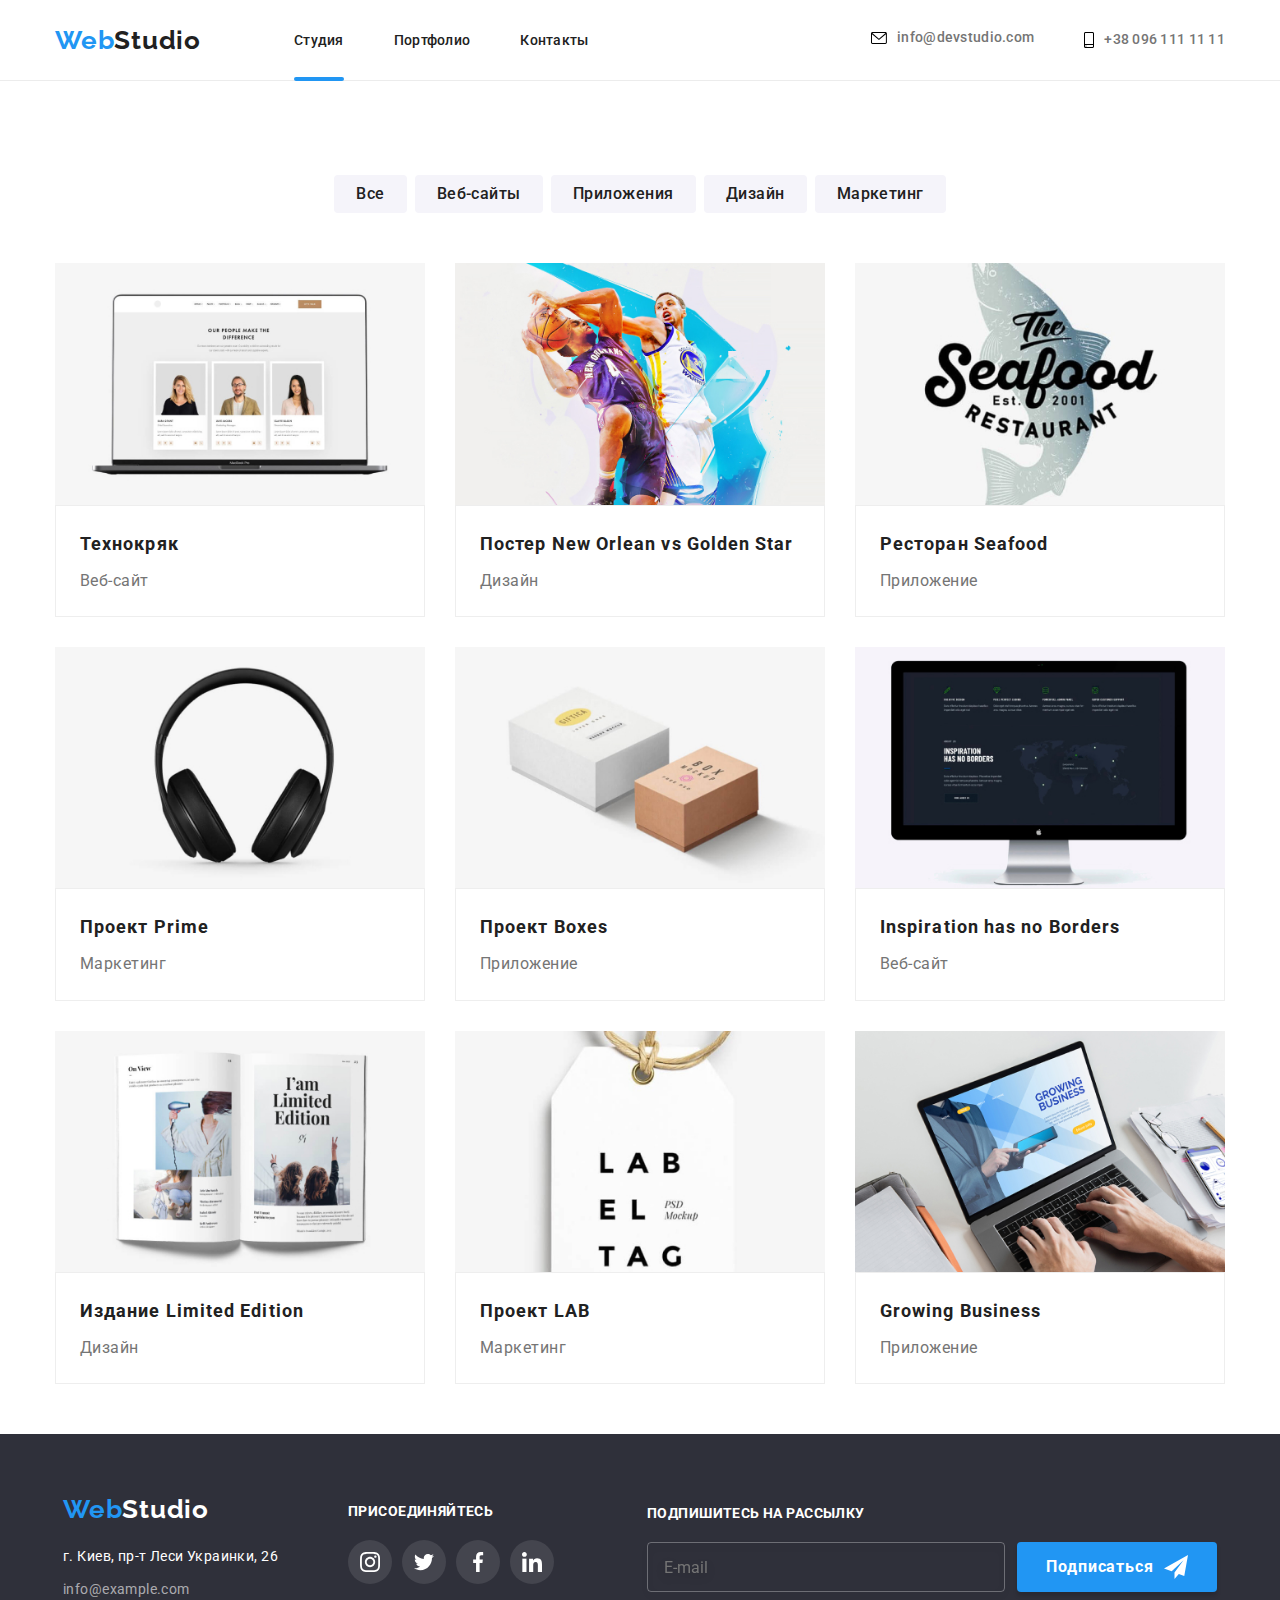
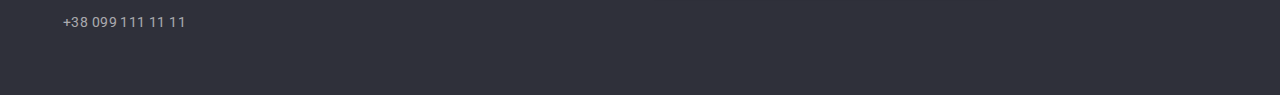
==== commit 0b80b44f: "Адаптив_финал" ====
--- a/portfolio.html
+++ b/portfolio.html
@@ -18,17 +18,65 @@
   </head>
 
 <body>
-    <header class="header">
-        <div class="container container-nav">
-            <nav class="navigation">
-                <a href="./index.html" lang="en" class="logo navigation__logo link"><span class="logo">Web</span>Studio</a>
-                <ul class="navigation__list list">
-                    <li class="navigation__item"><a href="./index.html" class="navigation__link link">Студия</a>
-                    </li>
-                    <li class="navigation__item"><a href="./portfolio.html" class="navigation__link current link">Портфолио</a></li>
-                    <li class="navigation__item"><a href="" class="navigation__link link">Контакты</a></li>
+<header class="header">
+
+    <div class="mobile-nav is-hidden" data-menu>
+        <ul class="mobile-nav__list list">
+            <li class="mobile-nav__item"><a href="./index.html" class="mobile-nav__link link">Студия</a>
+            </li>
+            <li class="mobile-nav__item"><a href="./portfolio.html" class="mobile-nav__link link">Портфолио</a>
+            </li>
+            <li class="mobile-nav__item"><a href="" class="mobile-nav__link link">Контакты</a></li>
+        </ul>
+
+        <button type="button" class="mobile-nav__btn" data-menu-close><svg class="close-svg" width="19" height="19">
+                <use href="./images/symbol-defs.svg#icon-close-button-x"></use>
+            </svg></button>
+
+        <div class="mobile-nav__contacts">
+            <div class="mobile-nav__connects">
+
+                <a href="tel:+380961111111" class="mobile-nav__tel link">
+                    +38 096 111 11 11</a>
+                <a href="maito:info@devstudio.com" class="mobile-nav__mail link">
+                    info@devstudio.com</a>
+
+
+            </div>
+            <div class="mobile-nav__soc">
+                <ul class="mobile-nav__soc-list list">
+                    <li class="mobile-nav_soc-item"><a href="" class="mobile-nav__soc-link link">Instagram</a><span
+                            class="mobile-nav_line"></span></li>
+                    <li class="mobile-nav_soc-item"><a href="" class="mobile-nav__soc-link link">Twitter</a><span
+                            class="mobile-nav_line"></span></li>
+                    <li class="mobile-nav_soc-item"><a href="" class="mobile-nav__soc-link link">Facebook</a><span
+                            class="mobile-nav_line"></span></li>
+                    <li class="mobile-nav_soc-item"><a href="" class="mobile-nav__soc-link link">LinkedIn</a></li>
                 </ul>
-            </nav>
+
+            </div>
+
+
+        </div>
+
+    </div>
+    <div class="container">
+        <nav class="navigation">
+
+            <a href="./index.html" lang="en" class="navigation__logo link"><span class="logo">Web</span>Studio</a>
+            <button type="button" class="navigation__mobile-btn" data-menu-open><svg class="" width="40px"
+                    heigth="40px">
+                    <use href="./images/symbol-defs.svg#icon-menu_40px"></use>
+                </svg></button>
+
+            <ul class="navigation__list list">
+                <li class="navigation__item"><a href="./index.html" class="navigation__link current link">Студия</a>
+                </li>
+                <li class="navigation__item"><a href="./portfolio.html" class="navigation__link link">Портфолио</a>
+                </li>
+                <li class="navigation__item"><a href="" class="navigation__link link">Контакты</a></li>
+            </ul>
+
             <ul class="contacts  list">
                 <li class="contacts__item"><a href="maito:info@devstudio.com" class="contacts__link link"> <svg
                             class="contacts__icon-svg" width="16" height="12">
@@ -40,8 +88,9 @@
                         </svg>+38 096 111 11 11</a>
                 </li>
             </ul>
-        </div>
-    </header>
+        </nav>
+    </div>
+</header>
     <main>
         <section class="portfolio">
             <div class="container">
--- a/css/main.min.css
+++ b/css/main.min.css
@@ -1 +1 @@
-:root{--primary-text-color: #757575;--title-text-color: #212121;--accent-text-color: #2196F3}*{box-sizing:border-box}h1,h2,h3,h4,h5,h6,ul,li,p{margin:0;padding-left:0}img{max-width:100%;display:block}body{color:var(--primary-text-color);background-color:#fff;font-family:"Roboto",sans-serif}.container{width:100%;margin-right:auto;margin-left:auto;padding-left:15px;padding-right:15px}@media screen and (min-width: 480px){.container{width:480px}}@media screen and (min-width: 768px){.container{width:768px}}@media screen and (min-width: 1200px){.container{width:1200px}}.container-nav{display:flex;align-items:center;height:80px}.visually-hidden{position:absolute;white-space:nowrap;width:1px;height:1px;overflow:hidden;border:0;padding:0;clip:rect(0 0 0 0);-webkit-clip-path:inset(50%);clip-path:inset(50%);margin:-1px}.list{list-style:none}.link{text-decoration:none}.logo{color:var(--accent-text-color)}.header{border-bottom:1px solid #ececec}.navigation{display:flex}.navigation__logo{color:var(--title-text-color);font-family:"Raleway";font-style:normal;font-weight:700;font-size:26px;line-height:1,19;letter-spacing:.03em;margin-right:0}@media screen and (min-width: 480px){.navigation__logo{margin-right:0}}@media screen and (min-width: 768px){.navigation__logo{margin-right:88px}}@media screen and (min-width: 1200px){.navigation__logo{margin-right:93px}}.navigation__list{display:none;align-items:center;gap:50px}@media screen and (min-width: 480px){.navigation__list{display:none}}@media screen and (min-width: 768px){.navigation__list{display:flex}}@media screen and (min-width: 1200px){.navigation__list{display:flex}}.navigation__mobile-menu{display:flex;align-items:center;justify-content:flex-end}.navigation__mobile-btn{border:none;background-color:rgba(0,0,0,0);margin-left:auto;padding:0;margin-left:276px;display:block}@media screen and (min-width: 480px){.navigation__mobile-btn{display:block}}@media screen and (min-width: 768px){.navigation__mobile-btn{display:none}}@media screen and (min-width: 1200px){.navigation__mobile-btn{display:none}}.navigation__link{color:var(--title-text-color);font-style:"Roboto";font-weight:500;font-size:14px;line-height:1.14;letter-spacing:.02em;transition:color 250ms cubic-bezier(0.4, 0, 0.2, 1);position:relative}.navigation__link::after{content:"";position:absolute;width:100%;height:4px;border-radius:2px;background-color:var(--accent-text-color);top:45px;display:block;opacity:0}.navigation__link.current::after{content:"";position:absolute;width:100%;height:4px;border-radius:2px;background-color:var(--accent-text-color);top:45px;display:block;opacity:1}.navigation__link:hover::after{opacity:1}.navigation__link:hover,.navigation__link:focus{color:var(--accent-text-color)}.contacts__link{color:var(--primary-text-color);font-weight:500;font-size:14px;line-height:1.14px;letter-spacing:.02em;display:flex;align-items:center;transition:color 250ms cubic-bezier(0.4, 0, 0.2, 1)}.contacts__link:hover,.contacts__link:focus{color:var(--accent-text-color)}.contacts__link:hover .contacts__icon-svg,.contacts__link:focus .contacts__icon-svg{fill:var(--accent-text-color)}.contacts{display:none;margin-left:auto;gap:50px}@media screen and (min-width: 480px){.contacts{display:none}}@media screen and (min-width: 768px){.contacts{display:flex;flex-direction:column;gap:10px}}@media screen and (min-width: 1200px){.contacts{display:flex;flex-direction:row;gap:50px}}.contacts__icon-svg{margin-right:10px;transition:fill 250ms cubic-bezier(0.4, 0, 0.2, 1)}.contacts__icon-svg:hover,.contacts__icon-svg:focus{fill:var(--accent-text-color)}.mobile-nav{position:fixed;z-index:1;width:100%;height:100%;background-color:#fff;box-shadow:0px 4px 8px rgba(0,0,0,.04),0px 2px 4px rgba(0,0,0,.08),0px 1px 3px rgba(0,0,0,.16);display:flex;flex-direction:column;justify-content:space-between;padding:48px 40px}.mobile-nav.is-hidden{opacity:0;visibility:hidden;pointer-events:none}.mobile-nav__btn{position:absolute;top:21px;right:21px;border:none;background-color:rgba(0,0,0,0)}.mobile-nav__list{display:flex;flex-direction:column;gap:32px}.mobile-nav__link{font-weight:500;font-size:40px;line-height:47px;letter-spacing:.02em;color:#000}.mobile-nav__link:hover,.mobile-nav__link:focus{color:var(--accent-text-color)}.mobile-nav__contacts{display:flex;flex-direction:column;gap:64px}.mobile-nav__connects{display:flex;flex-direction:column;gap:32px}.mobile-nav__tel{font-weight:500;font-size:34px;line-height:1.17;letter-spacing:.02em;color:#2196f3}.mobile-nav__mail{font-weight:500;font-size:24px;line-height:28px;letter-spacing:.02em;color:#757575}.mobile-nav__soc-list{display:flex}.mobile-nav_soc-item{display:flex;justify-content:center;align-items:center}.mobile-nav__soc-link{font-weight:500;font-size:18px;line-height:1.22;letter-spacing:.02em;color:#2196f3;margin:0}.mobile-nav_line{width:22px;height:0px;border:1px solid rgba(33,33,33,.2);transform:rotate(90deg)}.hero{background-color:#2f303a;height:400px;padding-top:118px;background-image:linear-gradient(rgba(47, 48, 58, 0.4), rgba(47, 48, 58, 0.4)),url(../images/header-mobile.jpg);background-repeat:no-repeat;background-position:center;background-size:cover;margin:0 auto}@media(min-device-pixel-ratio: 2),(-webkit-min-device-pixel-ratio: 2),(min-resolution: 192dpi),(min-resolution: 2dppx){.hero{background-image:url("../images/Img@2x.jpg")}}@media screen and (min-width: 480px){.hero{background-image:linear-gradient(rgba(47, 48, 58, 0.4), rgba(47, 48, 58, 0.4)),url(../images/header-mobile.jpg);height:400px;padding-top:118px}}@media screen and (min-width: 480px)and (min-device-pixel-ratio: 2),screen and (min-width: 480px)and (-webkit-min-device-pixel-ratio: 2),screen and (min-width: 480px)and (min-resolution: 192dpi),screen and (min-width: 480px)and (min-resolution: 2dppx){.hero{background-image:url("../images/Img@2x.jpg")}}@media screen and (min-width: 768px){.hero{background-image:linear-gradient(rgba(47, 48, 58, 0.4), rgba(47, 48, 58, 0.4)),url(../images/header-tablet.jpg);height:400px;padding-top:118px}}@media screen and (min-width: 768px)and (min-device-pixel-ratio: 2),screen and (min-width: 768px)and (-webkit-min-device-pixel-ratio: 2),screen and (min-width: 768px)and (min-resolution: 192dpi),screen and (min-width: 768px)and (min-resolution: 2dppx){.hero{background-image:url("../images/Img@2x.jpg")}}@media screen and (min-width: 1200px){.hero{background-image:linear-gradient(rgba(47, 48, 58, 0.4), rgba(47, 48, 58, 0.4)),url(../images/hero-bg.jpg);height:600px;padding-top:200px;max-width:1600px}}@media screen and (min-width: 1200px)and (min-device-pixel-ratio: 2),screen and (min-width: 1200px)and (-webkit-min-device-pixel-ratio: 2),screen and (min-width: 1200px)and (min-resolution: 192dpi),screen and (min-width: 1200px)and (min-resolution: 2dppx){.hero{background-image:url("../images/Img@2x.jpg")}}.hero__title{color:#fff;font-weight:900;font-size:21px;line-height:1.62;text-align:center;letter-spacing:.06em;text-transform:uppercase}@media screen and (min-width: 480px){.hero__title{font-size:26px;line-height:1.62}}@media screen and (min-width: 768px){.hero__title{font-size:26px;line-height:1.62}}@media screen and (min-width: 1200px){.hero__title{font-size:44px;line-height:1.36}}.hero__button{font-family:"Roboto";cursor:pointer;color:#fff;background-color:var(--accent-text-color);font-weight:700;font-size:16px;line-height:1.88;text-align:center;letter-spacing:.06em;padding:10px 24px;border-radius:4px;border:1px solid rgba(0,0,0,0);margin-top:30px;margin-left:auto;margin-right:auto;display:block}@media screen and (min-width: 480px){.hero__button{padding:10px 24px}}@media screen and (min-width: 768px){.hero__button{padding:10px 24px}}@media screen and (min-width: 1200px){.hero__button{padding:10px 32px}}.advanteges{padding-top:60px;padding-bottom:60px}@media screen and (min-width: 480px){.advanteges{padding-top:60px;padding-bottom:60px}}@media screen and (min-width: 768px){.advanteges{padding-top:60px;padding-bottom:60px}}@media screen and (min-width: 1200px){.advanteges{padding-top:94px;padding-bottom:94px}}.advanteges__list{display:flex;flex-wrap:wrap;justify-content:center;align-items:center;gap:30px}@media screen and (min-width: 480px){.advanteges__list{flex-wrap:wrap}}@media screen and (min-width: 768px){.advanteges__list{flex-wrap:wrap}}.advanteges__item{width:320px}@media screen and (min-width: 480px){.advanteges__item{width:450px}}@media screen and (min-width: 768px){.advanteges__item{width:354px}}@media screen and (min-width: 1200px){.advanteges__item{width:270px}}.advanteges__logo{width:300px;height:120px;background-color:#f5f4fa;display:flex;justify-content:center;margin-bottom:30px}@media screen and (min-width: 480px){.advanteges__logo{width:450px}}@media screen and (min-width: 768px){.advanteges__logo{width:354px}}@media screen and (min-width: 1200px){.advanteges__logo{width:270px}}.advanteges__title{color:var(--title-text-color);font-weight:700;font-size:14px;line-height:1.14;letter-spacing:.03em;text-transform:uppercase;margin-bottom:10px;text-align:center}@media screen and (min-width: 480px){.advanteges__title{text-align:center}}@media screen and (min-width: 768px){.advanteges__title{text-align:left}}@media screen and (min-width: 1200px){.advanteges__title{text-align:left}}.advanteges__text{font-size:14px;line-height:1.71;letter-spacing:.03em;height:75px}.working{padding-bottom:94px;display:none}@media screen and (min-width: 480px){.working{display:none}}@media screen and (min-width: 768px){.working{display:none}}@media screen and (min-width: 1200px){.working{display:block}}.working__anim{position:relative}.working__list{display:flex;justify-content:space-between}.working__text{display:flex;align-items:center;justify-content:center;width:370px;height:70px;position:absolute;bottom:0;left:0;color:#fff;font-weight:700;font-size:14px;line-height:1.14;text-align:center;letter-spacing:.03em;text-transform:uppercase;background-color:rgba(47,48,58,.8);transition:box-shadow 250ms cubic-bezier(0.4, 0, 0.2, 1)}.working__text:hover{box-shadow:0px 4px 4px rgba(0,0,0,.25)}.team{background-color:#f5f4fa;padding-top:60px;padding-bottom:60px}@media screen and (min-width: 480px){.team{padding-top:60px;padding-bottom:60px}}@media screen and (min-width: 768px){.team{padding-top:60px;padding-bottom:60px}}@media screen and (min-width: 1200px){.team{padding-top:94px;padding-bottom:94px}}.team__list{display:flex;flex-wrap:wrap;gap:30px;justify-content:center}.team__item{background-color:#fff;text-align:center;box-shadow:0px 1px 3px rgba(0,0,0,.12),0px 1px 1px rgba(0,0,0,.14),0px 2px 1px rgba(0,0,0,.2);border-radius:0px 0px 4px 4px;width:320px}@media screen and (min-width: 480px){.team__item{width:450px}}@media screen and (min-width: 768px){.team__item{width:354px}}@media screen and (min-width: 1200px){.team__item{width:270px}}.description{padding-top:30px;padding-bottom:30px;border-radius:0px 0px 4px 4px}.description__title{color:var(--title-text-color);font-weight:500;font-size:16px;line-height:1.18;letter-spacing:.03em;margin-bottom:10px}.description__text{color:var(--primary-text-color);font-size:16px;line-height:1.18;letter-spacing:.03em;margin-bottom:16px}.description__soc{display:flex;justify-content:center;gap:10px}.description__icon{fill:#afb1b8;transition:fill 250ms cubic-bezier(0.4, 0, 0.2, 1)}.description__link{width:40px;height:40px;border-radius:50%;background-color:#fff;display:flex;align-items:center;justify-content:center;transition:background-color 250ms cubic-bezier(0.4, 0, 0.2, 1)}.description__link:hover,.description__link:focus{background-color:var(--accent-text-color)}.team__main,.working__title{color:var(--title-text-color);font-weight:700;font-size:28px;line-height:1.17;letter-spacing:.03em;margin-bottom:30px;text-align:center}@media screen and (min-width: 480px){.team__main,.working__title{font-size:28px;line-height:1.17;margin-bottom:30px}}@media screen and (min-width: 768px){.team__main,.working__title{font-size:28px;line-height:1.17;margin-bottom:30px}}@media screen and (min-width: 1200px){.team__main,.working__title{font-size:44px;line-height:1.36;margin-bottom:50px}}.description__link:hover .description__icon,.description__link:focus .description__icon{fill:#fff}.customers{padding-top:94px}@media screen and (min-width: 480px){.customers{padding-top:60px;padding-bottom:60px}}@media screen and (min-width: 768px){.customers{padding-top:60px;padding-bottom:60px}}@media screen and (min-width: 1200px){.customers{padding-top:94px;padding-bottom:94px}}.customers-title{margin-bottom:50px;text-align:center;font-weight:700;font-size:36px;line-height:1.16;text-align:center;letter-spacing:.03em;color:var(--title-text-color)}@media screen and (min-width: 480px){.customers-title{font-size:28px;line-height:1.17;margin-bottom:30px}}@media screen and (min-width: 768px){.customers-title{font-size:28px;line-height:1.17;margin-bottom:30px}}@media screen and (min-width: 1200px){.customers-title{font-size:44px;line-height:1.36;margin-bottom:50px}}.customers-list{display:flex;justify-content:center;gap:30px;flex-wrap:wrap}.customers-item-link{display:flex;width:210px;height:92px;border:1px solid #afb1b8;border-radius:4px;justify-content:center;align-items:center;transition:border 250ms cubic-bezier(0.4, 0, 0.2, 1)}@media screen and (min-width: 480px){.customers-item-link{width:210px}}@media screen and (min-width: 768px){.customers-item-link{width:226px}}@media screen and (min-width: 1200px){.customers-item-link{width:170px}}.customers-item-link:hover,.customers-item-link :focus{border:1px solid var(--accent-text-color)}.customers-item-link:focus .customers-logo,.customers-item-link:hover .customers-logo{fill:var(--accent-text-color)}.customers-logo{fill:#afb1b8;transition:fill 250ms cubic-bezier(0.4, 0, 0.2, 1)}.portfolio{padding-top:60px;padding-bottom:40px}@media screen and (min-width: 480px){.portfolio{padding-top:60px;padding-bottom:40px}}@media screen and (min-width: 768px){.portfolio{padding-top:60px;padding-bottom:60px}}@media screen and (min-width: 1200px){.portfolio{padding-top:94px;padding-bottom:50px}}.portfolio-list{justify-content:left;display:flex;flex-wrap:wrap;gap:8px}@media screen and (min-width: 480px){.portfolio-list{justify-content:left}}@media screen and (min-width: 768px){.portfolio-list{justify-content:center}}@media screen and (min-width: 1200px){.portfolio-list{justify-content:center}}.portfolio-btn{cursor:pointer;color:var(--title-text-color);background-color:#f5f4fa;font-weight:500;font-size:16px;line-height:1.62;text-align:center;letter-spacing:.03em;font-family:inherit;padding-top:6px;padding-bottom:6px;padding-left:22px;padding-right:22px;border:0;border-radius:4px;transition:background-color 250ms cubic-bezier(0.4, 0, 0.2, 1),box-shadow 250ms cubic-bezier(0.4, 0, 0.2, 1),color 250ms cubic-bezier(0.4, 0, 0.2, 1)}.portfolio-btn:hover,.portfolio-btn:focus{color:#fff;background-color:var(--accent-text-color);box-shadow:0px 3px 1px rgba(0,0,0,.1),0px 1px 2px rgba(0,0,0,.08),0px 2px 2px rgba(0,0,0,.12)}.projects{margin-top:40px}@media screen and (min-width: 480px){.projects{margin-top:40px}}@media screen and (min-width: 768px){.projects{margin-top:30px}}@media screen and (min-width: 1200px){.projects{margin-top:50px}}.portfolio-projeсts{display:flex;flex-wrap:wrap;gap:30px}.portfolio-projects-item{width:320px;transition:box-shadow 250ms cubic-bezier(0.4, 0, 0.2, 1)}@media screen and (min-width: 480px){.portfolio-projects-item{width:450px}}@media screen and (min-width: 768px){.portfolio-projects-item{width:354px}}@media screen and (min-width: 1200px){.portfolio-projects-item{width:370px}}.portfolio-imj-wrap{position:relative;overflow:hidden}.portfolio-imj-text{padding:63px 24px 63px 24px;position:absolute;top:0;left:0;height:100%;font-weight:400;font-size:18px;line-height:1.56;letter-spacing:.03em;color:#fff;background-color:rgba(33,150,243,.9);transform:translateY(100%);transition:250ms cubic-bezier(0.4, 0, 0.2, 1)}.portfolio-projects-item:hover,.portfolio-projects-item:focus{box-shadow:0px 1px 1px rgba(0,0,0,.12),0px 4px 4px rgba(0,0,0,.06),1px 4px 6px rgba(0,0,0,.16)}.portfolio-projects-item:hover .portfolio-imj-text{transform:translateY(0%)}.portfolio-projects-description{padding-top:20px;padding-bottom:20px;padding-left:24px;border:1px solid #eee}.portfolio-title{color:var(--title-text-color);font-weight:700;font-size:18px;line-height:2;letter-spacing:.06em;margin-bottom:4px}.portfolio-text{color:var(--primary-text-color);font-size:16px;line-height:1.88;letter-spacing:.03em}.footer{background-color:#2f303a;padding-top:60px;padding-bottom:60px}.footer-display{display:flex;flex-wrap:wrap;justify-content:center;gap:60px}@media screen and (min-width: 480px){.footer-display{flex-wrap:wrap}}@media screen and (min-width: 768px){.footer-display{flex-wrap:wrap}}@media screen and (min-width: 1200px){.footer-display{flex-wrap:nowrap}}.footer-block{display:flex;justify-content:center;flex-direction:column}.footer-logo{color:#fff;font-family:"Raleway";font-style:normal;font-weight:700;font-size:26px;line-height:31px;letter-spacing:.03em;margin:0;padding-left:37px}@media screen and (min-width: 480px){.footer-logo{padding-left:37px}}@media screen and (min-width: 768px){.footer-logo{padding-left:37px}}@media screen and (min-width: 1200px){.footer-logo{padding-left:0px}}.footer-adress{margin-top:20px}.footer-item{margin-top:9px;text-align:center}@media screen and (min-width: 480px){.footer-item{text-align:center}}@media screen and (min-width: 768px){.footer-item{text-align:center}}@media screen and (min-width: 1200px){.footer-item{text-align:left}}.footer-map,.footer-link{color:#fff;font-weight:400;font-size:14px;line-height:1.71;letter-spacing:.03em;font-style:normal;transition:color 250ms cubic-bezier(0.4, 0, 0.2, 1)}.footer-link{color:rgba(255,255,255,.6)}.footer-link:hover,.footer-link:focus{color:var(--accent-text-color)}.footer-map:hover,.footer-map:focus{color:var(--accent-text-color)}.footer-join-soc{margin-left:0;margin-top:0}@media screen and (min-width: 480px){.footer-join-soc{margin-left:0;margin-top:0}}@media screen and (min-width: 768px){.footer-join-soc{margin-left:105px;margin-top:5px}}@media screen and (min-width: 1200px){.footer-join-soc{margin-left:10px;margin-top:10px}}.footer-title,.footer .mailinglist-title{color:#fff;margin-bottom:20px;font-weight:700;font-size:14px;line-height:1.14;letter-spacing:.03em;text-transform:uppercase;text-align:center}@media screen and (min-width: 480px){.footer-title,.footer .mailinglist-title{text-align:center}}@media screen and (min-width: 768px){.footer-title,.footer .mailinglist-title{text-align:center}}@media screen and (min-width: 1200px){.footer-title,.footer .mailinglist-title{text-align:left}}.footer-soc{display:flex;justify-content:center;align-items:center;gap:10px}.footer-soc-link{height:44px;width:44px;border-radius:50%;background-color:rgba(255,255,255,.1);display:flex;justify-content:center;align-items:center;transition:background-color 250ms cubic-bezier(0.4, 0, 0.2, 1)}.footer-soc-link:hover,.footer-soc-link:focus{background-color:var(--accent-text-color)}.footer-soc-icon{fill:#fff}.mailinglist{margin-left:0;margin-top:0}@media screen and (min-width: 480px){.mailinglist{margin-left:0;margin-top:0}}@media screen and (min-width: 1200px){.mailinglist{margin-left:33px;margin-top:12px}}.mailinglist-email{width:100%;height:50px;border:1px solid rgba(255,255,255,.3);filter:drop-shadow(0px 4px 4px rgba(0, 0, 0, 0.15));border-radius:4px;background-color:rgba(0,0,0,0);color:#fff;padding-left:16px}@media screen and (min-width: 480px){.mailinglist-email{width:450px}}@media screen and (min-width: 768px){.mailinglist-email{width:450px}}@media screen and (min-width: 1200px){.mailinglist-email{width:358px}}.mailinglist-email::-moz-placeholder{padding:0}.mailinglist-email:-ms-input-placeholder{padding:0}.mailinglist-email::placeholder{padding:0}.mailinglist-form{display:flex;flex-wrap:wrap;align-items:center;gap:20px}@media screen and (min-width: 480px){.mailinglist-form{gap:20px}}@media screen and (min-width: 768px){.mailinglist-form{gap:20px;flex-direction:column}}@media screen and (min-width: 1200px){.mailinglist-form{gap:12px;flex-direction:row}}.mailinglist-svg{background-image:url(../images/icon\ send.svg);width:24px;height:24px}.button-signin{width:200px;height:50px;background-color:var(--accent-text-color);font-weight:700;font-size:16px;line-height:1.88;letter-spacing:.06em;color:#fff;box-shadow:0px 4px 4px rgba(0,0,0,.15);border-radius:4px;border:none;display:flex;justify-content:center;gap:10px;align-items:center;cursor:pointer;margin-left:auto;margin-right:auto}.backdrop{background-color:rgba(0,0,0,.2);width:100%;height:100%;position:fixed;top:0;left:0;opacity:1;transition:opacity 250ms cubic-bezier(0.4, 0, 0.2, 1),visibility 250ms}.backdrop.is-hidden{opacity:0;visibility:hidden;pointer-events:none}.backdrop.is-hidden.modal{transform:translate(-50%, -50%) scale(0)}.modal{position:absolute;width:320px;height:609px;top:50%;left:50%;background-color:#fff;transform:translate(-50%, -50%) scale(1);transition:scale 250ms cubic-bezier(0.4, 0, 0.2, 1);box-shadow:0px 1px 3px rgba(0,0,0,.12),0px 1px 1px rgba(0,0,0,.14),0px 2px 1px rgba(0,0,0,.2);border-radius:4px;padding:40px}@media screen and (min-width: 480px){.modal{width:450px;height:609px}}@media screen and (min-width: 768px){.modal{width:450px;height:609px}}@media screen and (min-width: 1200px){.modal{width:528px;height:581px}}.modal-btn{display:flex;width:30px;height:30px;border-radius:50%;justify-content:center;align-items:center;border:1px solid rgba(0,0,0,.1);background-color:#fff;position:absolute;top:8px;right:8px;cursor:pointer;font-family:"Roboto"}.modal-title{font-weight:700;font-size:20px;line-height:1.15;text-align:center;letter-spacing:.03em;color:#212121;margin-bottom:12px}.form-field{position:relative;margin-bottom:10px}.input-title{font-weight:400;font-size:12px;line-height:1.16;letter-spacing:.01em;color:#757575;display:block;margin-bottom:4px}.form-input{width:100%;height:40px;border:1px solid rgba(33,33,33,.2);border-radius:4px;padding-left:42px;outline:none}.form-input:focus{border-color:var(--accent-text-color)}.form-input:focus+.form-svg{fill:#2196f3}.form-svg{position:absolute;left:12px;top:50%}.modal-comment{width:100%;height:120px;border:1px solid rgba(33,33,33,.2);border-radius:4px;resize:none;font-weight:400;font-size:12px;line-height:1.16;letter-spacing:.01em;color:var(--primary-text-color);padding:12px;outline:none}.modal-comment:focus{border-color:var(--accent-text-color)}.modal-comment::-moz-placeholder{font-weight:400;font-size:12px;line-height:1.16;letter-spacing:.01em;color:rgba(117,117,117,.5)}.modal-comment:-ms-input-placeholder{font-weight:400;font-size:12px;line-height:1.16;letter-spacing:.01em;color:rgba(117,117,117,.5)}.modal-comment::placeholder{font-weight:400;font-size:12px;line-height:1.16;letter-spacing:.01em;color:rgba(117,117,117,.5)}.button-send{margin-left:auto;margin-right:auto;margin-top:30px;display:block;width:200px;height:50px;color:#fff;background-color:var(--accent-text-color);box-shadow:0px 4px 4px rgba(0,0,0,.15);border-radius:4px;border:none;cursor:pointer;font-family:"Roboto";font-weight:700;font-size:16px;line-height:1.88;letter-spacing:.06em}.policy-svg{fill:rgba(0,0,0,0)}.form-policy:checked+.check-text span{background-color:var(--accent-text-color);border-color:var(--accent-text-color)}.form-policy:checked+.check-text .policy-svg{fill:#fff}.check-text{font-weight:400;font-size:12px;line-height:14px;letter-spacing:.03em;color:#757575;display:flex;align-items:center}@media screen and (min-width: 480px){.check-text{font-size:12px;line-height:14px}}@media screen and (min-width: 768px){.check-text{font-size:12px;line-height:14px}}@media screen and (min-width: 1200px){.check-text{font-size:14px;line-height:1.71}}.check-text span{width:16px;height:15px;border:2px solid #212121;border-radius:3px;align-items:center;justify-content:center;transition:background-color 250ms cubic-bezier(0.4, 0, 0.2, 1),border-color 250ms cubic-bezier(0.4, 0, 0.2, 1);margin-right:7px}.policy-link{color:var(--accent-text-color);margin-left:3px;display:inline-block}/*# sourceMappingURL=main.min.css.map */+:root{--primary-text-color: #757575;--title-text-color: #212121;--accent-text-color: #2196F3}*{box-sizing:border-box}h1,h2,h3,h4,h5,h6,ul,li,p{margin:0;padding-left:0}img{max-width:100%;display:block}body{color:var(--primary-text-color);background-color:#fff;font-family:"Roboto",sans-serif}.container{width:100%;margin-right:auto;margin-left:auto;padding-left:15px;padding-right:15px}@media screen and (min-width: 480px){.container{width:480px}}@media screen and (min-width: 768px){.container{width:768px}}@media screen and (min-width: 1200px){.container{width:1200px}}.container-nav{display:flex;align-items:center;height:80px}.visually-hidden{position:absolute;white-space:nowrap;width:1px;height:1px;overflow:hidden;border:0;padding:0;clip:rect(0 0 0 0);-webkit-clip-path:inset(50%);clip-path:inset(50%);margin:-1px}.list{list-style:none}.link{text-decoration:none}.logo{color:var(--accent-text-color)}.header{border-bottom:1px solid #ececec}.navigation{display:flex;align-items:center;height:80px}.navigation__logo{color:var(--title-text-color);font-family:"Raleway";font-style:normal;font-weight:700;font-size:26px;line-height:1.19;letter-spacing:.03em;margin-right:0}@media screen and (min-width: 480px){.navigation__logo{margin-right:0}}@media screen and (min-width: 768px){.navigation__logo{margin-right:88px}}@media screen and (min-width: 1200px){.navigation__logo{margin-right:93px}}.navigation__list{display:none;align-items:center;gap:50px}@media screen and (min-width: 480px){.navigation__list{display:none}}@media screen and (min-width: 768px){.navigation__list{display:flex}}@media screen and (min-width: 1200px){.navigation__list{display:flex}}.navigation__mobile-btn{border:none;background-color:rgba(0,0,0,0);margin-left:auto;padding:0}@media screen and (min-width: 480px){.navigation__mobile-btn{display:block}}@media screen and (min-width: 768px){.navigation__mobile-btn{display:none}}@media screen and (min-width: 1200px){.navigation__mobile-btn{display:none}}.navigation__link{color:var(--title-text-color);font-style:"Roboto";font-weight:500;font-size:14px;line-height:1.14;letter-spacing:.02em;transition:color 250ms cubic-bezier(0.4, 0, 0.2, 1);position:relative}.navigation__link::after{content:"";position:absolute;width:100%;height:4px;border-radius:2px;background-color:var(--accent-text-color);top:45px;display:block;opacity:0}.navigation__link.current::after{content:"";position:absolute;width:100%;height:4px;border-radius:2px;background-color:var(--accent-text-color);top:45px;display:block;opacity:1}.navigation__link:hover::after{opacity:1}.navigation__link:hover,.navigation__link:focus{color:var(--accent-text-color)}.contacts__link{color:var(--primary-text-color);font-weight:500;font-size:14px;line-height:1.14px;letter-spacing:.02em;display:flex;align-items:center;transition:color 250ms cubic-bezier(0.4, 0, 0.2, 1)}.contacts__link:hover,.contacts__link:focus{color:var(--accent-text-color)}.contacts__link:hover .contacts__icon-svg,.contacts__link:focus .contacts__icon-svg{fill:var(--accent-text-color)}.contacts{display:none;margin-left:auto;gap:50px}@media screen and (min-width: 480px){.contacts{display:none}}@media screen and (min-width: 768px){.contacts{display:flex;flex-direction:column;gap:10px}}@media screen and (min-width: 1200px){.contacts{display:flex;flex-direction:row;gap:50px}}.contacts__icon-svg{margin-right:10px;transition:fill 250ms cubic-bezier(0.4, 0, 0.2, 1)}.contacts__icon-svg:hover,.contacts__icon-svg:focus{fill:var(--accent-text-color)}.mobile-nav{position:fixed;z-index:1;width:100%;height:100%;background-color:#fff;box-shadow:0px 4px 8px rgba(0,0,0,.04),0px 2px 4px rgba(0,0,0,.08),0px 1px 3px rgba(0,0,0,.16);display:flex;flex-direction:column;justify-content:space-between;padding:48px 40px}.mobile-nav.is-hidden{opacity:0;visibility:hidden;pointer-events:none}.mobile-nav__btn{position:absolute;top:21px;right:21px;border:none;background-color:rgba(0,0,0,0)}.mobile-nav__list{display:flex;flex-direction:column;gap:32px}.mobile-nav__link{font-weight:500;font-size:40px;line-height:47px;letter-spacing:.02em;color:#000}.mobile-nav__link:hover,.mobile-nav__link:focus{color:var(--accent-text-color)}.mobile-nav__contacts{display:flex;flex-direction:column;gap:64px}.mobile-nav__connects{display:flex;flex-direction:column;gap:32px}.mobile-nav__tel{font-weight:500;font-size:34px;line-height:1.17;letter-spacing:.02em;color:#2196f3}.mobile-nav__mail{font-weight:500;font-size:24px;line-height:28px;letter-spacing:.02em;color:#757575}.mobile-nav__soc-list{display:flex}.mobile-nav_soc-item{display:flex;justify-content:center;align-items:center}.mobile-nav__soc-link{font-weight:500;font-size:18px;line-height:1.22;letter-spacing:.02em;color:#2196f3;margin:0}.mobile-nav_line{width:22px;height:0px;border:1px solid rgba(33,33,33,.2);transform:rotate(90deg)}.hero{background-color:#2f303a;height:400px;padding-top:118px;background-image:linear-gradient(rgba(47, 48, 58, 0.4), rgba(47, 48, 58, 0.4)),url(../images/header-mobile.jpg);background-repeat:no-repeat;background-position:center;background-size:cover;margin:0 auto}@media(min-device-pixel-ratio: 2),(-webkit-min-device-pixel-ratio: 2),(min-resolution: 192dpi),(min-resolution: 2dppx){.hero{background-image:linear-gradient(rgba(47, 48, 58, 0.4), rgba(47, 48, 58, 0.4)),url("../images/Img@2x.jpg")}}@media screen and (min-width: 480px){.hero{background-image:linear-gradient(rgba(47, 48, 58, 0.4), rgba(47, 48, 58, 0.4)),url(../images/header-mobile.jpg);height:400px;padding-top:118px}}@media screen and (min-width: 480px)and (min-device-pixel-ratio: 2),screen and (min-width: 480px)and (-webkit-min-device-pixel-ratio: 2),screen and (min-width: 480px)and (min-resolution: 192dpi),screen and (min-width: 480px)and (min-resolution: 2dppx){.hero{background-image:linear-gradient(rgba(47, 48, 58, 0.4), rgba(47, 48, 58, 0.4)),url("../images/Img@2x.jpg")}}@media screen and (min-width: 768px){.hero{background-image:linear-gradient(rgba(47, 48, 58, 0.4), rgba(47, 48, 58, 0.4)),url(../images/header-tablet.jpg);height:400px;padding-top:118px}}@media screen and (min-width: 768px)and (min-device-pixel-ratio: 2),screen and (min-width: 768px)and (-webkit-min-device-pixel-ratio: 2),screen and (min-width: 768px)and (min-resolution: 192dpi),screen and (min-width: 768px)and (min-resolution: 2dppx){.hero{background-image:linear-gradient(rgba(47, 48, 58, 0.4), rgba(47, 48, 58, 0.4)),url("../images/Img@2x.jpg")}}@media screen and (min-width: 1200px){.hero{background-image:linear-gradient(rgba(47, 48, 58, 0.4), rgba(47, 48, 58, 0.4)),url(../images/hero-bg.jpg);height:600px;padding-top:200px;max-width:1600px}}@media screen and (min-width: 1200px)and (min-device-pixel-ratio: 2),screen and (min-width: 1200px)and (-webkit-min-device-pixel-ratio: 2),screen and (min-width: 1200px)and (min-resolution: 192dpi),screen and (min-width: 1200px)and (min-resolution: 2dppx){.hero{background-image:linear-gradient(rgba(47, 48, 58, 0.4), rgba(47, 48, 58, 0.4)),url("../images/Img@2x.jpg")}}.hero__title{color:#fff;font-weight:900;font-size:21px;line-height:1.62;text-align:center;letter-spacing:.06em;text-transform:uppercase}@media screen and (min-width: 480px){.hero__title{font-size:26px;line-height:1.62}}@media screen and (min-width: 768px){.hero__title{font-size:26px;line-height:1.62}}@media screen and (min-width: 1200px){.hero__title{font-size:44px;line-height:1.36}}.hero__button{font-family:"Roboto";cursor:pointer;color:#fff;background-color:var(--accent-text-color);font-weight:700;font-size:16px;line-height:1.88;text-align:center;letter-spacing:.06em;padding:10px 24px;border-radius:4px;border:1px solid rgba(0,0,0,0);margin-top:30px;margin-left:auto;margin-right:auto;display:block}@media screen and (min-width: 480px){.hero__button{padding:10px 24px}}@media screen and (min-width: 768px){.hero__button{padding:10px 24px}}@media screen and (min-width: 1200px){.hero__button{padding:10px 32px}}.advanteges{padding-top:60px;padding-bottom:60px}@media screen and (min-width: 480px){.advanteges{padding-top:60px;padding-bottom:60px}}@media screen and (min-width: 768px){.advanteges{padding-top:60px;padding-bottom:60px}}@media screen and (min-width: 1200px){.advanteges{padding-top:94px;padding-bottom:94px}}.advanteges__list{display:flex;flex-wrap:wrap;justify-content:center;align-items:center;gap:30px}.advanteges__item{width:100%}@media screen and (min-width: 480px){.advanteges__item{width:450px}}@media screen and (min-width: 768px){.advanteges__item{width:354px}}@media screen and (min-width: 1200px){.advanteges__item{width:270px}}.advanteges__logo{width:100%;height:120px;background-color:#f5f4fa;display:flex;justify-content:center;margin-bottom:30px}@media screen and (min-width: 480px){.advanteges__logo{width:450px}}@media screen and (min-width: 768px){.advanteges__logo{width:354px}}@media screen and (min-width: 1200px){.advanteges__logo{width:270px}}.advanteges__title{color:var(--title-text-color);font-weight:700;font-size:14px;line-height:1.14;letter-spacing:.03em;text-transform:uppercase;margin-bottom:10px;text-align:center}@media screen and (min-width: 480px){.advanteges__title{text-align:center}}@media screen and (min-width: 768px){.advanteges__title{text-align:left}}@media screen and (min-width: 1200px){.advanteges__title{text-align:left}}.advanteges__text{font-size:14px;line-height:1.71;letter-spacing:.03em;height:75px}.working{padding-bottom:94px;display:none}@media screen and (min-width: 480px){.working{display:none}}@media screen and (min-width: 768px){.working{display:none}}@media screen and (min-width: 1200px){.working{display:block}}.working__anim{position:relative}.working__list{display:flex;justify-content:space-between}.working__text{display:flex;align-items:center;justify-content:center;width:370px;height:70px;position:absolute;bottom:0;left:0;color:#fff;font-weight:700;font-size:14px;line-height:1.14;text-align:center;letter-spacing:.03em;text-transform:uppercase;background-color:rgba(47,48,58,.8);transition:box-shadow 250ms cubic-bezier(0.4, 0, 0.2, 1)}.working__text:hover{box-shadow:0px 4px 4px rgba(0,0,0,.25)}.team{background-color:#f5f4fa;padding-top:60px;padding-bottom:60px}@media screen and (min-width: 480px){.team{padding-top:60px;padding-bottom:60px}}@media screen and (min-width: 768px){.team{padding-top:60px;padding-bottom:60px}}@media screen and (min-width: 1200px){.team{padding-top:94px;padding-bottom:94px}}.team__list{display:flex;flex-wrap:wrap;gap:30px;justify-content:center}.team__item{background-color:#fff;text-align:center;box-shadow:0px 1px 3px rgba(0,0,0,.12),0px 1px 1px rgba(0,0,0,.14),0px 2px 1px rgba(0,0,0,.2);border-radius:0px 0px 4px 4px;width:320px}@media screen and (min-width: 480px){.team__item{width:450px}}@media screen and (min-width: 768px){.team__item{width:354px}}@media screen and (min-width: 1200px){.team__item{width:270px}}.description{padding-top:30px;padding-bottom:30px;border-radius:0px 0px 4px 4px}.description__title{color:var(--title-text-color);font-weight:500;font-size:16px;line-height:1.18;letter-spacing:.03em;margin-bottom:10px}.description__text{color:var(--primary-text-color);font-size:16px;line-height:1.18;letter-spacing:.03em;margin-bottom:16px}.description__soc{display:flex;justify-content:center;gap:10px}.description__icon{fill:#afb1b8;transition:fill 250ms cubic-bezier(0.4, 0, 0.2, 1)}.description__link{width:40px;height:40px;border-radius:50%;background-color:#fff;display:flex;align-items:center;justify-content:center;transition:background-color 250ms cubic-bezier(0.4, 0, 0.2, 1)}.description__link:hover,.description__link:focus{background-color:var(--accent-text-color)}.team__main,.working__title{color:var(--title-text-color);font-weight:700;font-size:28px;line-height:1.17;letter-spacing:.03em;margin-bottom:30px;text-align:center}@media screen and (min-width: 480px){.team__main,.working__title{font-size:28px;line-height:1.17;margin-bottom:30px}}@media screen and (min-width: 768px){.team__main,.working__title{font-size:28px;line-height:1.17;margin-bottom:30px}}@media screen and (min-width: 1200px){.team__main,.working__title{font-size:44px;line-height:1.36;margin-bottom:50px}}.description__link:hover .description__icon,.description__link:focus .description__icon{fill:#fff}.customers{padding-top:60px;padding-bottom:60px}@media screen and (min-width: 480px){.customers{padding-top:60px;padding-bottom:60px}}@media screen and (min-width: 768px){.customers{padding-top:60px;padding-bottom:60px}}@media screen and (min-width: 1200px){.customers{padding-top:94px;padding-bottom:94px}}.customers-title{margin-bottom:30px;text-align:center;font-weight:700;font-size:28px;line-height:1.17;text-align:center;letter-spacing:.03em;color:var(--title-text-color)}@media screen and (min-width: 480px){.customers-title{font-size:28px;line-height:1.17;margin-bottom:30px}}@media screen and (min-width: 768px){.customers-title{font-size:28px;line-height:1.17;margin-bottom:30px}}@media screen and (min-width: 1200px){.customers-title{font-size:44px;line-height:1.36;margin-bottom:50px}}.customers-list{display:flex;justify-content:center;gap:30px;flex-wrap:wrap}.customers-item-link{display:flex;width:210px;height:92px;border:1px solid #afb1b8;border-radius:4px;justify-content:center;align-items:center;transition:border 250ms cubic-bezier(0.4, 0, 0.2, 1)}@media screen and (min-width: 480px){.customers-item-link{width:210px}}@media screen and (min-width: 768px){.customers-item-link{width:226px}}@media screen and (min-width: 1200px){.customers-item-link{width:170px}}.customers-item-link:hover,.customers-item-link :focus{border:1px solid var(--accent-text-color)}.customers-item-link:focus .customers-logo,.customers-item-link:hover .customers-logo{fill:var(--accent-text-color)}.customers-logo{fill:#afb1b8;transition:fill 250ms cubic-bezier(0.4, 0, 0.2, 1)}.portfolio{padding-top:60px;padding-bottom:40px}@media screen and (min-width: 480px){.portfolio{padding-top:60px;padding-bottom:40px}}@media screen and (min-width: 768px){.portfolio{padding-top:60px;padding-bottom:60px}}@media screen and (min-width: 1200px){.portfolio{padding-top:94px;padding-bottom:50px}}.portfolio-list{justify-content:left;display:flex;flex-wrap:wrap;gap:8px}@media screen and (min-width: 480px){.portfolio-list{justify-content:left}}@media screen and (min-width: 768px){.portfolio-list{justify-content:center}}@media screen and (min-width: 1200px){.portfolio-list{justify-content:center}}.portfolio-btn{cursor:pointer;color:var(--title-text-color);background-color:#f5f4fa;font-weight:500;font-size:16px;line-height:1.62;text-align:center;letter-spacing:.03em;font-family:inherit;padding-top:6px;padding-bottom:6px;padding-left:22px;padding-right:22px;border:0;border-radius:4px;transition:background-color 250ms cubic-bezier(0.4, 0, 0.2, 1),box-shadow 250ms cubic-bezier(0.4, 0, 0.2, 1),color 250ms cubic-bezier(0.4, 0, 0.2, 1)}.portfolio-btn:hover,.portfolio-btn:focus{color:#fff;background-color:var(--accent-text-color);box-shadow:0px 3px 1px rgba(0,0,0,.1),0px 1px 2px rgba(0,0,0,.08),0px 2px 2px rgba(0,0,0,.12)}.projects{margin-top:40px}@media screen and (min-width: 480px){.projects{margin-top:40px}}@media screen and (min-width: 768px){.projects{margin-top:30px}}@media screen and (min-width: 1200px){.projects{margin-top:50px}}.portfolio-projeсts{display:flex;flex-wrap:wrap;gap:30px}.portfolio-projects-item{width:320px;transition:box-shadow 250ms cubic-bezier(0.4, 0, 0.2, 1)}@media screen and (min-width: 480px){.portfolio-projects-item{width:450px}}@media screen and (min-width: 768px){.portfolio-projects-item{width:354px}}@media screen and (min-width: 1200px){.portfolio-projects-item{width:370px}}.portfolio-imj-wrap{position:relative;overflow:hidden}.portfolio-imj-text{padding:63px 24px 63px 24px;position:absolute;top:0;left:0;height:100%;font-weight:400;font-size:18px;line-height:1.56;letter-spacing:.03em;color:#fff;background-color:rgba(33,150,243,.9);transform:translateY(100%);transition:250ms cubic-bezier(0.4, 0, 0.2, 1)}.portfolio-projects-item:hover,.portfolio-projects-item:focus{box-shadow:0px 1px 1px rgba(0,0,0,.12),0px 4px 4px rgba(0,0,0,.06),1px 4px 6px rgba(0,0,0,.16)}.portfolio-projects-item:hover .portfolio-imj-text{transform:translateY(0%)}.portfolio-projects-description{padding-top:20px;padding-bottom:20px;padding-left:24px;border:1px solid #eee}.portfolio-title{color:var(--title-text-color);font-weight:700;font-size:18px;line-height:2;letter-spacing:.06em;margin-bottom:4px}.portfolio-text{color:var(--primary-text-color);font-size:16px;line-height:1.88;letter-spacing:.03em}.footer{background-color:#2f303a;padding-top:60px;padding-bottom:60px}.footer-display{display:flex;flex-wrap:wrap;justify-content:center;gap:60px}@media screen and (min-width: 480px){.footer-display{flex-wrap:wrap}}@media screen and (min-width: 768px){.footer-display{flex-wrap:wrap}}@media screen and (min-width: 1200px){.footer-display{flex-wrap:nowrap}}.footer-block{display:flex;justify-content:center;flex-direction:column}.footer-logo{color:#fff;font-family:"Raleway";font-style:normal;font-weight:700;font-size:26px;line-height:31px;letter-spacing:.03em;margin:0;padding-left:37px}@media screen and (min-width: 480px){.footer-logo{padding-left:37px}}@media screen and (min-width: 768px){.footer-logo{padding-left:37px}}@media screen and (min-width: 1200px){.footer-logo{padding-left:0px}}.footer-adress{margin-top:20px}.footer-item{margin-top:9px;text-align:center}@media screen and (min-width: 480px){.footer-item{text-align:center}}@media screen and (min-width: 768px){.footer-item{text-align:center}}@media screen and (min-width: 1200px){.footer-item{text-align:left}}.footer-map,.footer-link{color:#fff;font-weight:400;font-size:14px;line-height:1.71;letter-spacing:.03em;font-style:normal;transition:color 250ms cubic-bezier(0.4, 0, 0.2, 1)}.footer-link{color:rgba(255,255,255,.6)}.footer-link:hover,.footer-link:focus{color:var(--accent-text-color)}.footer-map:hover,.footer-map:focus{color:var(--accent-text-color)}.footer-join-soc{margin-left:0;margin-top:0}@media screen and (min-width: 480px){.footer-join-soc{margin-left:0;margin-top:0}}@media screen and (min-width: 768px){.footer-join-soc{margin-left:105px;margin-top:5px}}@media screen and (min-width: 1200px){.footer-join-soc{margin-left:10px;margin-top:10px}}.footer-title,.footer .mailinglist-title{color:#fff;margin-bottom:20px;font-weight:700;font-size:14px;line-height:1.14;letter-spacing:.03em;text-transform:uppercase;text-align:center}@media screen and (min-width: 480px){.footer-title,.footer .mailinglist-title{text-align:center}}@media screen and (min-width: 768px){.footer-title,.footer .mailinglist-title{text-align:center}}@media screen and (min-width: 1200px){.footer-title,.footer .mailinglist-title{text-align:left}}.footer-soc{display:flex;justify-content:center;align-items:center;gap:10px}.footer-soc-link{height:44px;width:44px;border-radius:50%;background-color:rgba(255,255,255,.1);display:flex;justify-content:center;align-items:center;transition:background-color 250ms cubic-bezier(0.4, 0, 0.2, 1)}.footer-soc-link:hover,.footer-soc-link:focus{background-color:var(--accent-text-color)}.footer-soc-icon{fill:#fff}.mailinglist{margin-left:0;margin-top:0}@media screen and (min-width: 480px){.mailinglist{margin-left:0;margin-top:0}}@media screen and (min-width: 1200px){.mailinglist{margin-left:33px;margin-top:12px}}.mailinglist-email{width:100%;height:50px;border:1px solid rgba(255,255,255,.3);filter:drop-shadow(0px 4px 4px rgba(0, 0, 0, 0.15));border-radius:4px;background-color:rgba(0,0,0,0);color:#fff;padding-left:16px}@media screen and (min-width: 480px){.mailinglist-email{width:450px}}@media screen and (min-width: 768px){.mailinglist-email{width:450px}}@media screen and (min-width: 1200px){.mailinglist-email{width:358px}}.mailinglist-email::-moz-placeholder{padding:0}.mailinglist-email:-ms-input-placeholder{padding:0}.mailinglist-email::placeholder{padding:0}.mailinglist-form{display:flex;flex-wrap:wrap;align-items:center;gap:20px}@media screen and (min-width: 480px){.mailinglist-form{gap:20px}}@media screen and (min-width: 768px){.mailinglist-form{gap:20px;flex-direction:column}}@media screen and (min-width: 1200px){.mailinglist-form{gap:12px;flex-direction:row}}.mailinglist-svg{background-image:url(../images/icon\ send.svg);width:24px;height:24px}.button-signin{width:200px;height:50px;background-color:var(--accent-text-color);font-weight:700;font-size:16px;line-height:1.88;letter-spacing:.06em;color:#fff;box-shadow:0px 4px 4px rgba(0,0,0,.15);border-radius:4px;border:none;display:flex;justify-content:center;gap:10px;align-items:center;cursor:pointer;margin-left:auto;margin-right:auto}.backdrop{background-color:rgba(0,0,0,.2);width:100%;height:100%;position:fixed;top:0;left:0;opacity:1;transition:opacity 250ms cubic-bezier(0.4, 0, 0.2, 1),visibility 250ms}.backdrop.is-hidden{opacity:0;visibility:hidden;pointer-events:none}.backdrop.is-hidden.modal{transform:translate(-50%, -50%) scale(0)}.modal{position:absolute;width:320px;height:609px;top:50%;left:50%;background-color:#fff;transform:translate(-50%, -50%) scale(1);transition:scale 250ms cubic-bezier(0.4, 0, 0.2, 1);box-shadow:0px 1px 3px rgba(0,0,0,.12),0px 1px 1px rgba(0,0,0,.14),0px 2px 1px rgba(0,0,0,.2);border-radius:4px;padding:40px}@media screen and (min-width: 480px){.modal{width:450px;height:609px}}@media screen and (min-width: 768px){.modal{width:450px;height:609px}}@media screen and (min-width: 1200px){.modal{width:528px;height:581px}}.modal-btn{display:flex;width:30px;height:30px;border-radius:50%;justify-content:center;align-items:center;border:1px solid rgba(0,0,0,.1);background-color:#fff;position:absolute;top:8px;right:8px;cursor:pointer;font-family:"Roboto"}.modal-title{font-weight:700;font-size:20px;line-height:1.15;text-align:center;letter-spacing:.03em;color:#212121;margin-bottom:12px}.form-field{position:relative;margin-bottom:10px}.input-title{font-weight:400;font-size:12px;line-height:1.16;letter-spacing:.01em;color:#757575;display:block;margin-bottom:4px}.form-input{width:100%;height:40px;border:1px solid rgba(33,33,33,.2);border-radius:4px;padding-left:42px;outline:none}.form-input:focus{border-color:var(--accent-text-color)}.form-input:focus+.form-svg{fill:#2196f3}.form-svg{position:absolute;left:12px;top:50%}.modal-comment{width:100%;height:120px;border:1px solid rgba(33,33,33,.2);border-radius:4px;resize:none;font-weight:400;font-size:12px;line-height:1.16;letter-spacing:.01em;color:var(--primary-text-color);padding:12px;outline:none}.modal-comment:focus{border-color:var(--accent-text-color)}.modal-comment::-moz-placeholder{font-weight:400;font-size:12px;line-height:1.16;letter-spacing:.01em;color:rgba(117,117,117,.5)}.modal-comment:-ms-input-placeholder{font-weight:400;font-size:12px;line-height:1.16;letter-spacing:.01em;color:rgba(117,117,117,.5)}.modal-comment::placeholder{font-weight:400;font-size:12px;line-height:1.16;letter-spacing:.01em;color:rgba(117,117,117,.5)}.button-send{margin-left:auto;margin-right:auto;margin-top:30px;display:block;width:200px;height:50px;color:#fff;background-color:var(--accent-text-color);box-shadow:0px 4px 4px rgba(0,0,0,.15);border-radius:4px;border:none;cursor:pointer;font-family:"Roboto";font-weight:700;font-size:16px;line-height:1.88;letter-spacing:.06em}.policy-svg{fill:rgba(0,0,0,0)}.form-policy:checked+.check-text span{background-color:var(--accent-text-color);border-color:var(--accent-text-color)}.form-policy:checked+.check-text .policy-svg{fill:#fff}.check-text{font-weight:400;font-size:12px;line-height:14px;letter-spacing:.03em;color:#757575;display:flex;align-items:center}@media screen and (min-width: 480px){.check-text{font-size:12px;line-height:14px}}@media screen and (min-width: 768px){.check-text{font-size:12px;line-height:14px}}@media screen and (min-width: 1200px){.check-text{font-size:14px;line-height:1.71}}.check-text span{width:16px;height:15px;border:2px solid #212121;border-radius:3px;align-items:center;justify-content:center;transition:background-color 250ms cubic-bezier(0.4, 0, 0.2, 1),border-color 250ms cubic-bezier(0.4, 0, 0.2, 1);margin-right:7px}.policy-link{color:var(--accent-text-color);margin-left:3px;display:inline-block}/*# sourceMappingURL=main.min.css.map */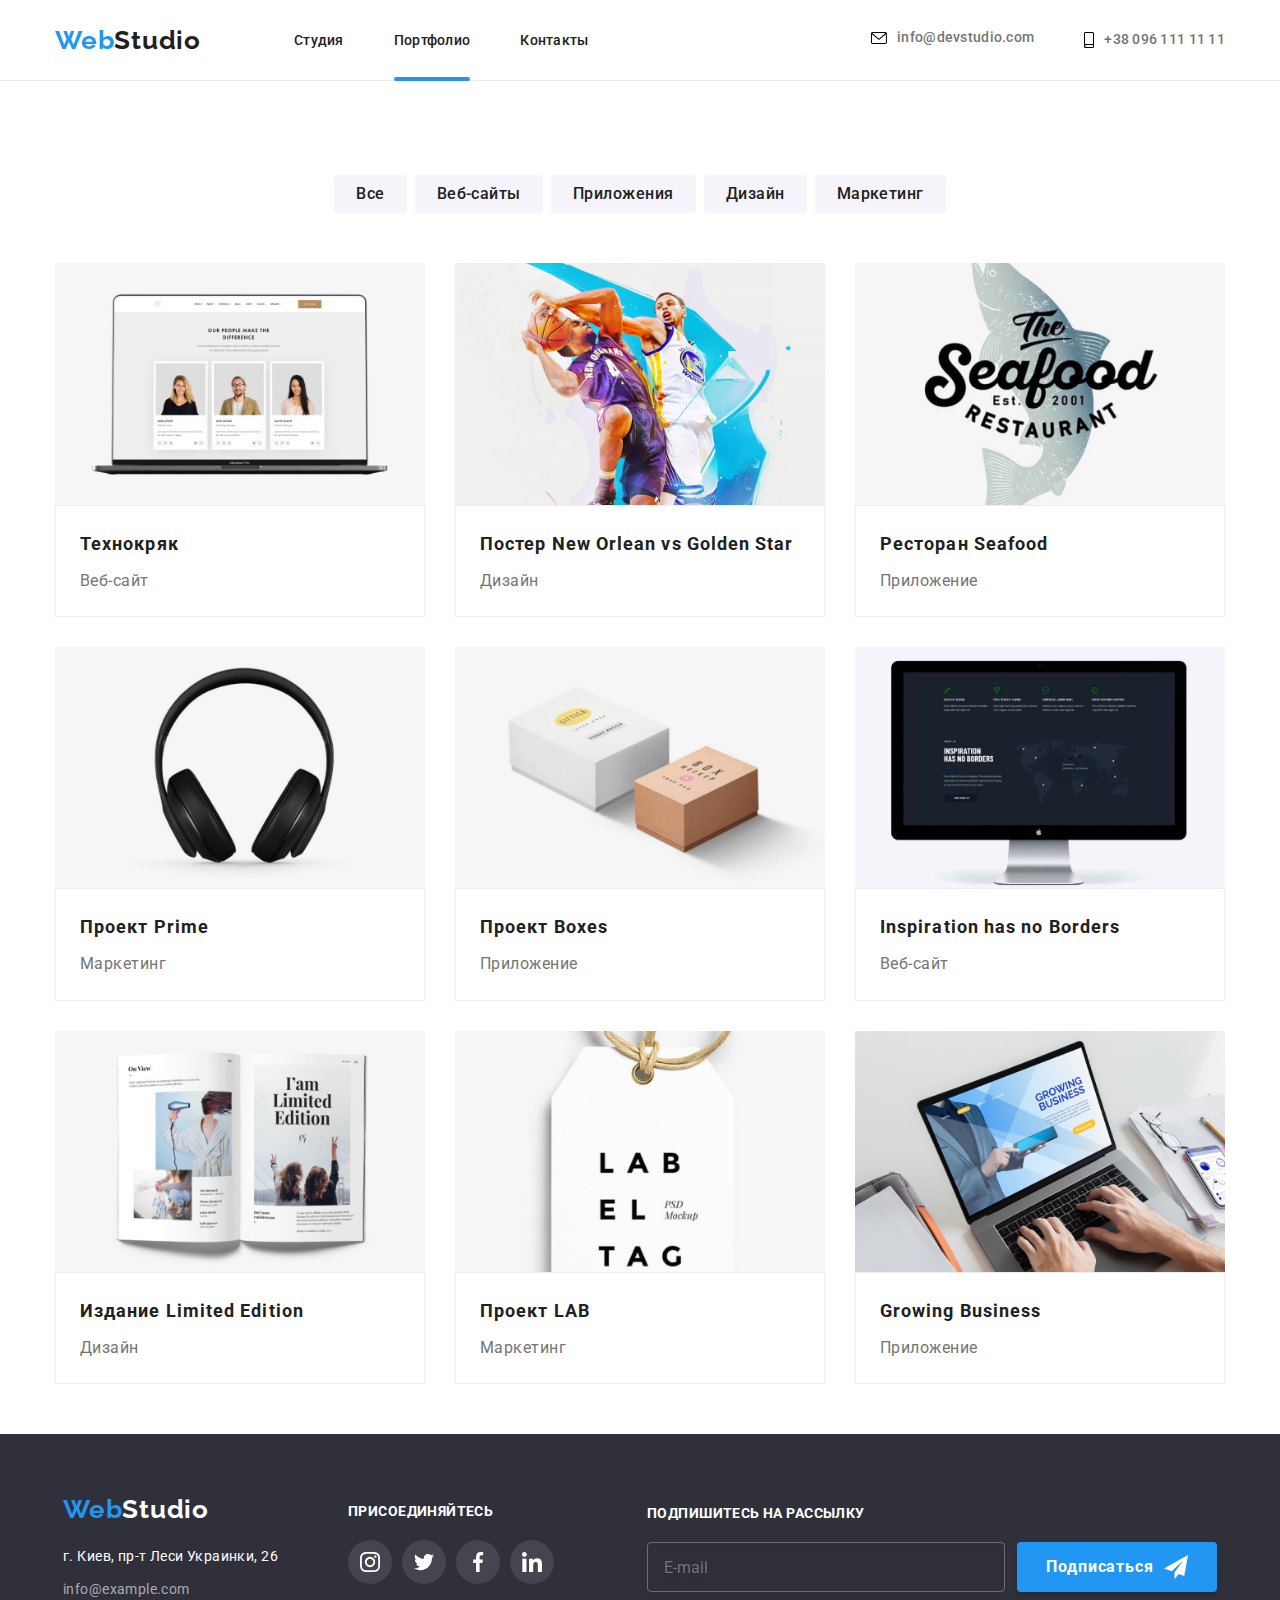
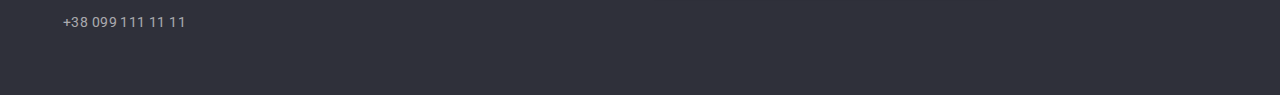
==== commit 7ef5bc6c: "Адаптив_финал_1" ====
--- a/portfolio.html
+++ b/portfolio.html
@@ -70,9 +70,9 @@
                 </svg></button>
 
             <ul class="navigation__list list">
-                <li class="navigation__item"><a href="./index.html" class="navigation__link current link">Студия</a>
+                <li class="navigation__item"><a href="./index.html" class="navigation__link link">Студия</a>
                 </li>
-                <li class="navigation__item"><a href="./portfolio.html" class="navigation__link link">Портфолио</a>
+                <li class="navigation__item"><a href="./portfolio.html" class="navigation__link current link">Портфолио</a>
                 </li>
                 <li class="navigation__item"><a href="" class="navigation__link link">Контакты</a></li>
             </ul>
